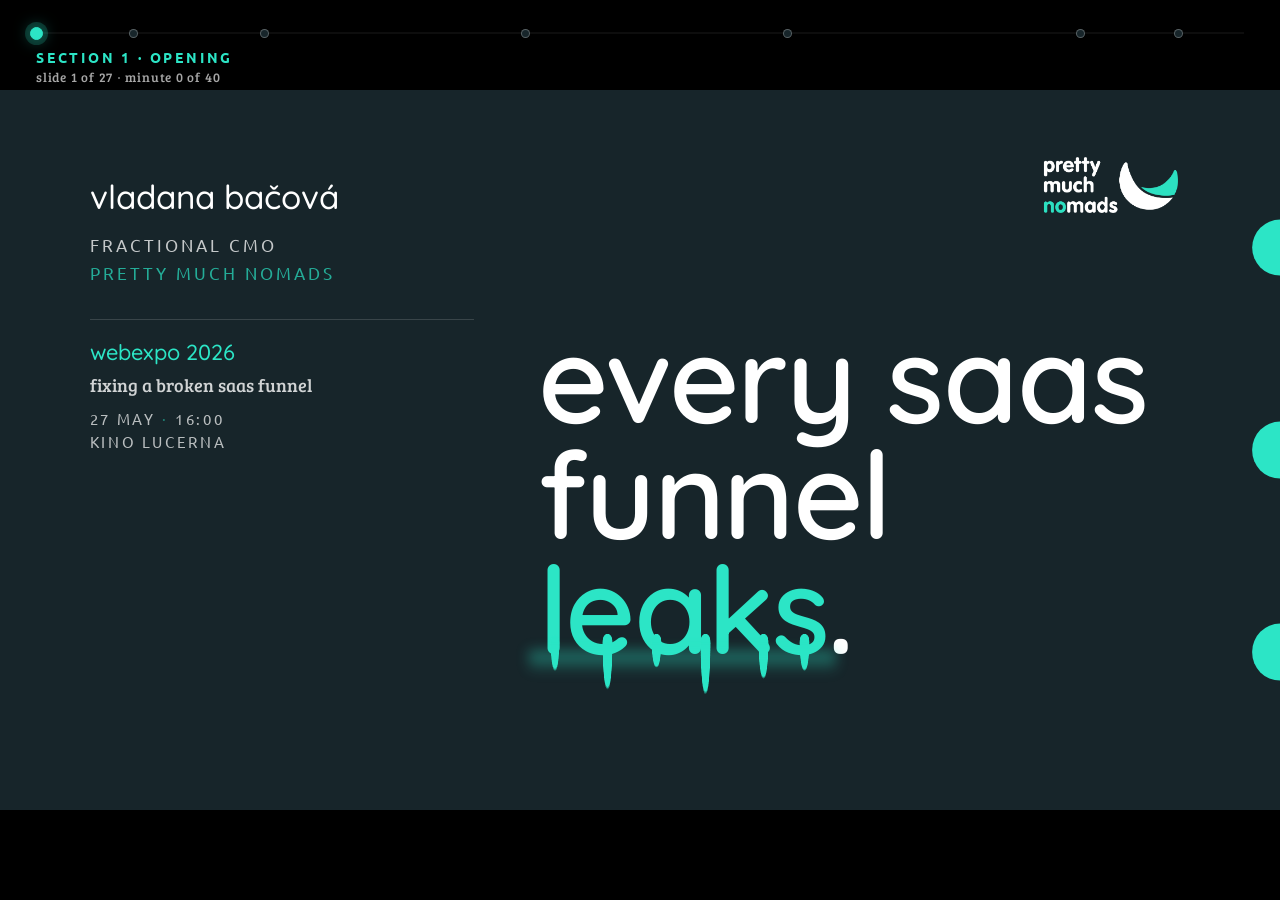
==== index.html @ 213e139f "Update QR + URL to 2026-webexpo-pmn.vercel.app The materials landing page is live at the new Vercel " ====
<!DOCTYPE html>
<html lang="en">
<head>
  <meta charset="UTF-8">
  <meta name="viewport" content="width=device-width, initial-scale=1.0">
  <title>Fixing a Broken SaaS Funnel — WebExpo 2026</title>
  <meta name="description" content="Vladana Bačová · WebExpo 2026 · 27 May, Kino Lucerna">

  <link rel="preconnect" href="https://fonts.googleapis.com">
  <link rel="preconnect" href="https://fonts.gstatic.com" crossorigin>
  <link href="https://fonts.googleapis.com/css2?family=Quicksand:wght@400;500;600;700&family=Ubuntu:wght@400;500;700&family=Bree+Serif&display=swap" rel="stylesheet">

  <link rel="stylesheet" href="styles.css">
</head>
<body>

  <!-- SVG goo filter for liquid drips on title slide -->
  <svg width="0" height="0" style="position: absolute;">
    <defs>
      <filter id="goo">
        <feGaussianBlur in="SourceGraphic" stdDeviation="5" result="blur"/>
        <feColorMatrix in="blur" mode="matrix"
                       values="1 0 0 0 0
                               0 1 0 0 0
                               0 0 1 0 0
                               0 0 0 24 -10" result="goo"/>
        <feComposite in="SourceGraphic" in2="goo" operator="atop"/>
      </filter>
    </defs>
  </svg>

  <!-- Progress bar with section dots -->
  <header class="progress" aria-label="Talk progress">
    <div class="progress__rail">
      <div class="progress__line"></div>
      <div class="progress__fill"></div>
      <div class="progress__sections">
        <button class="section" style="--at: 0%"     data-jump="1"  data-section="1" data-section-name="opening"            aria-label="Section 1 — opening"><span class="section__dot"></span></button>
        <button class="section" style="--at: 8.1%"   data-jump="5"  data-section="2" data-section-name="framework"          aria-label="Section 2 — framework"><span class="section__dot"></span></button>
        <button class="section" style="--at: 18.9%"  data-jump="8"  data-section="3" data-section-name="case 1 · acquisition" aria-label="Section 3 — case 1"><span class="section__dot"></span></button>
        <button class="section" style="--at: 40.5%"  data-jump="13" data-section="4" data-section-name="case 2 · conversion"  aria-label="Section 4 — case 2"><span class="section__dot"></span></button>
        <button class="section" style="--at: 62.2%"  data-jump="18" data-section="5" data-section-name="case 3 · retention"   aria-label="Section 5 — case 3"><span class="section__dot"></span></button>
        <button class="section" style="--at: 86.5%"  data-jump="23" data-section="6" data-section-name="takeaway"            aria-label="Section 6 — takeaway"><span class="section__dot"></span></button>
        <button class="section" style="--at: 94.6%"  data-jump="25" data-section="7" data-section-name="cta"                 aria-label="Section 7 — cta"><span class="section__dot"></span></button>
      </div>
    </div>
    <div class="progress__label">
      <div class="progress__label-inner">
        <span class="progress__label-name"></span>
        <span class="progress__label-meta"></span>
      </div>
    </div>
  </header>

  <div class="stage">
    <div class="deck">

      <!-- ──────────────────────────────────────────────────────
           SLIDE 1 · TITLE — every saas funnel leaks.
           Section 1 · Opening · Minute 0
           ────────────────────────────────────────────────────── -->
      <section class="slide is-active" data-slide="1" data-section="1" data-section-name="opening" data-minute="0" aria-label="Title slide">
        <div class="title-slide">

          <div class="title-slide__speaker">
            <div class="title-slide__name">vladana bačová</div>
            <div class="title-slide__role">
              <span class="line">fractional cmo</span>
              <span class="line line--firm">pretty much nomads</span>
            </div>
            <div class="title-slide__event">
              <div class="title-slide__event-title">webexpo 2026</div>
              <div class="title-slide__event-talk">fixing a broken saas funnel</div>
              <div class="title-slide__event-meta">
                <span class="line">27 may<span class="sep">·</span>16:00</span>
                <span class="line">kino lucerna</span>
              </div>
            </div>
          </div>

          <img class="title-slide__logo" src="assets/png/PMN_v2.png" alt="Pretty Much Nomads">

          <h1 class="title-slide__hook">
            <span class="line line--1">every saas funnel</span>
            <span class="line line--2">
              <span class="title-slide__leaks">leaks<span class="title-slide__liquid" aria-hidden="true">
                <span class="title-slide__stream" style="--x:  6%; --h: 4cqw"></span>
                <span class="title-slide__stream" style="--x: 24%; --h: 5.5cqw"></span>
                <span class="title-slide__stream" style="--x: 41%; --h: 3.5cqw"></span>
                <span class="title-slide__stream" style="--x: 58%; --h: 6cqw"></span>
                <span class="title-slide__stream" style="--x: 78%; --h: 4.5cqw"></span>
                <span class="title-slide__stream" style="--x: 92%; --h: 3.8cqw"></span>

                <span class="title-slide__drop" style="--x:  6%; --from: 4cqw;   --dur: 2.6s; --d: 0.0s"></span>
                <span class="title-slide__drop" style="--x:  6%; --from: 4cqw;   --dur: 2.6s; --d: 1.3s"></span>
                <span class="title-slide__drop" style="--x: 24%; --from: 5.5cqw; --dur: 3.2s; --d: 0.5s"></span>
                <span class="title-slide__drop" style="--x: 24%; --from: 5.5cqw; --dur: 3.2s; --d: 2.1s"></span>
                <span class="title-slide__drop" style="--x: 41%; --from: 3.5cqw; --dur: 2.4s; --d: 0.9s"></span>
                <span class="title-slide__drop" style="--x: 58%; --from: 6cqw;   --dur: 3.6s; --d: 0.2s"></span>
                <span class="title-slide__drop" style="--x: 58%; --from: 6cqw;   --dur: 3.6s; --d: 2.0s"></span>
                <span class="title-slide__drop" style="--x: 78%; --from: 4.5cqw; --dur: 2.8s; --d: 1.5s"></span>
                <span class="title-slide__drop" style="--x: 92%; --from: 3.8cqw; --dur: 3.0s; --d: 0.7s"></span>
              </span></span>.
            </span>
          </h1>

          <div class="half-dots" aria-hidden="true">
            <span class="dot dot--1"></span>
            <span class="dot dot--2"></span>
            <span class="dot dot--3"></span>
          </div>

        </div>
      </section>

      <!-- ──────────────────────────────────────────────────────
           SLIDE 2 · ABOUT — credibility
           Section 1 · Opening · Minute 0.5
           ────────────────────────────────────────────────────── -->
      <section class="slide" data-slide="2" data-section="1" data-section-name="opening" data-minute="0.5" aria-label="About — credibility">
        <div class="about-slide">

          <div class="section-label">why listen to me</div>

          <div class="about-slide__body">

            <div class="about-slide__photo">
              <img class="about-slide__photo-img" src="assets/Vladana Bačová foto/Bacova_Vladana-3.jpg" alt="Vladana Bačová">
              <svg class="about-slide__photo-ring" viewBox="0 0 100 100">
                <circle cx="50" cy="50" r="50"/>
              </svg>
              <span class="about-slide__deco-dot about-slide__deco-dot--1"></span>
              <span class="about-slide__deco-dot about-slide__deco-dot--2"></span>
              <span class="about-slide__deco-dot about-slide__deco-dot--3"></span>
            </div>

            <div class="about-slide__content">
              <h1 class="about-slide__hello">hi, i'm <span class="accent">vladana</span>.</h1>

              <ol class="about-slide__list">
                <li>
                  <span class="num">01</span>
                  <span class="text">
                    <span class="line">fractional cmo for b2b saas</span>
                  </span>
                </li>
                <li>
                  <span class="num">02</span>
                  <span class="text">
                    <span class="line">the first certified ux writer in the czech republic</span>
                  </span>
                </li>
                <li>
                  <span class="num">03</span>
                  <span class="text">
                    <span class="line">founder of contesaur — my own saas</span>
                  </span>
                </li>
                <li>
                  <span class="num">04</span>
                  <span class="text">
                    <span class="line">12+ years in b2b marketing</span>
                  </span>
                </li>
              </ol>
            </div>

          </div>

          <div class="brand-bar">
            <div class="brand-bar__inner">
              <img class="brand-bar__logo" src="assets/png/PMN_v2.png" alt="Pretty Much Nomads">
              <span class="brand-bar__handle">vladana bačová</span>
            </div>
            <span class="brand-bar__pager">2 / 27</span>
          </div>

          <div class="half-dots" aria-hidden="true">
            <span class="dot dot--1"></span>
            <span class="dot dot--2"></span>
            <span class="dot dot--3"></span>
          </div>

        </div>
      </section>

      <!-- ──────────────────────────────────────────────────────
           SLIDE 3 · AUDIENCE FILTER — disqualifier
           Section 1 · Opening · Minute 1.5
           ────────────────────────────────────────────────────── -->
      <section class="slide" data-slide="3" data-section="1" data-section-name="opening" data-minute="1.5" aria-label="Audience filter">
        <div class="compare-slide">

          <div class="compare-slide__header">
            <div class="compare-slide__title">is this <span class="accent">for you?</span></div>
            <div class="compare-slide__pill">section 1 · disqualifier</div>
          </div>

          <div class="compare-slide__body">
            <div class="compare-slide__col compare-slide__col--left">
              <div class="compare-slide__heading">
                not for you<span class="badge">skip</span>
              </div>
              <ul class="compare-slide__list">
                <li><span class="marker">✕</span><span>you run paid ads and obsess over cpc</span></li>
                <li><span class="marker">✕</span><span>you're pre-revenue with no funnel data</span></li>
                <li><span class="marker">✕</span><span>you're b2c, d2c, or e-commerce</span></li>
              </ul>
            </div>
            <div class="compare-slide__divider"></div>
            <div class="compare-slide__col compare-slide__col--right">
              <div class="compare-slide__heading">
                for you<span class="badge">stay</span>
              </div>
              <ul class="compare-slide__list">
                <li><span class="marker">✓</span><span>you sell b2b saas to other businesses</span></li>
                <li><span class="marker">✓</span><span>leads aren't becoming paying users</span></li>
                <li><span class="marker">✓</span><span>you have data and need to read it right</span></li>
              </ul>
            </div>
          </div>

          <div class="brand-bar">
            <div class="brand-bar__inner">
              <img class="brand-bar__logo" src="assets/png/PMN_v2.png" alt="Pretty Much Nomads">
              <span class="brand-bar__handle">vladana bačová</span>
            </div>
            <span class="brand-bar__pager">3 / 27</span>
          </div>

          <div class="half-dots" aria-hidden="true">
            <span class="dot dot--1"></span>
            <span class="dot dot--2"></span>
            <span class="dot dot--3"></span>
          </div>

        </div>
      </section>

      <!-- ──────────────────────────────────────────────────────
           SLIDE 4 · TAKEAWAYS PROMISE
           Section 1 · Opening · Minute 2.5
           ────────────────────────────────────────────────────── -->
      <section class="slide" data-slide="4" data-section="1" data-section-name="opening" data-minute="2.5" aria-label="3 takeaways promise">
        <div class="takeaways-slide">

          <div class="takeaways-slide__intro">
            <div class="section-label">what you'll take away</div>
            <h1 class="takeaways-slide__headline">
              <span class="line line--1">by the end</span>
              <span class="line line--2">of this talk,</span>
              <span class="line line--3">you'll <span class="accent">have</span>:</span>
            </h1>
          </div>

          <ol class="takeaways-slide__list">
            <li>
              <span class="num">01</span>
              <div class="body">
                <span class="title">a method</span>
                <span class="desc">
                  <span class="line">to read your funnel in five minutes.</span>
                </span>
              </div>
            </li>
            <li>
              <span class="num">02</span>
              <div class="body">
                <span class="title">pattern recognition</span>
                <span class="desc">
                  <span class="line">the three types of leaks every saas funnel has.</span>
                </span>
              </div>
            </li>
            <li>
              <span class="num">03</span>
              <div class="body">
                <span class="title">your first move</span>
                <span class="desc">
                  <span class="line">the exact thing to test tomorrow morning.</span>
                </span>
              </div>
            </li>
          </ol>

          <div class="brand-bar">
            <div class="brand-bar__inner">
              <img class="brand-bar__logo" src="assets/png/PMN_v2.png" alt="Pretty Much Nomads">
              <span class="brand-bar__handle">vladana bačová</span>
            </div>
            <span class="brand-bar__pager">4 / 27</span>
          </div>

          <div class="half-dots" aria-hidden="true">
            <span class="dot dot--1"></span>
            <span class="dot dot--2"></span>
            <span class="dot dot--3"></span>
          </div>

        </div>
      </section>

      <!-- ──────────────────────────────────────────────────────
           SLIDE 5 · DIVIDER — the tool (no funnel)
           Section 2 · Framework · Minute 3
           ────────────────────────────────────────────────────── -->
      <section class="slide" data-slide="5" data-section="2" data-section-name="framework" data-minute="3" aria-label="Section divider — the tool">
        <div class="divider-slide">

          <div class="divider-slide__content">
            <div class="section-label">section 2</div>
            <h1 class="divider-slide__title">the tool<span class="period">.</span></h1>
            <div class="divider-slide__rule"></div>
            <div class="divider-slide__sub">marketing control sheet</div>
          </div>

          <div class="brand-bar">
            <div class="brand-bar__inner">
              <img class="brand-bar__logo" src="assets/png/PMN_v2.png" alt="Pretty Much Nomads">
              <span class="brand-bar__handle">vladana bačová</span>
            </div>
            <span class="brand-bar__pager">5 / 27</span>
          </div>

          <div class="half-dots" aria-hidden="true">
            <span class="dot dot--1"></span>
            <span class="dot dot--2"></span>
            <span class="dot dot--3"></span>
          </div>

        </div>
      </section>

      <!-- ──────────────────────────────────────────────────────
           SLIDE 6 · QR — MCS template
           Section 2 · Framework · Minute 3.25
           ────────────────────────────────────────────────────── -->
      <section class="slide" data-slide="6" data-section="2" data-section-name="framework" data-minute="3.5" aria-label="QR — MCS template">
        <div class="qr-slide">

          <div class="qr-slide__content">
            <div class="section-label">section 2 · the tool</div>
            <h1 class="qr-slide__headline">
              <span class="line line--1">the marketing</span>
              <span class="line line--2">control</span>
              <span class="line line--3"><span class="accent">sheet</span>.</span>
            </h1>
            <p class="qr-slide__sub">
              <span class="line">free template.</span>
              <span class="line">yours after the talk.</span>
            </p>
            <p class="qr-slide__instruction">
              <span class="line">scan it now.</span>
              <span class="line">don't fill it in yet — <span class="accent">distracting</span>.</span>
            </p>
          </div>

          <div class="qr-slide__qr">
            <div class="qr-slide__image">
              <img alt="QR — 2026-webexpo-pmn.vercel.app"
                   src="https://api.qrserver.com/v1/create-qr-code/?size=400x400&color=17252A&bgcolor=FFFFFF&qzone=2&data=https%3A%2F%2F2026-webexpo-pmn.vercel.app">
            </div>
            <div class="qr-slide__url">2026-webexpo-pmn.vercel.app</div>
          </div>

          <div class="brand-bar">
            <div class="brand-bar__inner">
              <img class="brand-bar__logo" src="assets/png/PMN_v2.png" alt="Pretty Much Nomads">
              <span class="brand-bar__handle">vladana bačová</span>
            </div>
            <span class="brand-bar__pager">6 / 27</span>
          </div>

          <div class="half-dots" aria-hidden="true">
            <span class="dot dot--1"></span>
            <span class="dot dot--2"></span>
            <span class="dot dot--3"></span>
          </div>

        </div>
      </section>

      <!-- ──────────────────────────────────────────────────────
           SLIDE 7 · MCS framework — empty table with definitions
           Section 2 · Framework · Minute 4.5
           ────────────────────────────────────────────────────── -->
      <section class="slide" data-slide="7" data-section="2" data-section-name="framework" data-minute="4" aria-label="MCS framework — metric definitions">
        <div class="mcs-slide">

          <div class="mcs-slide__header">
            <div class="mcs-slide__title">marketing control <span class="accent">sheet</span></div>
            <div class="mcs-slide__case">section 2 · framework</div>
          </div>

          <div class="mcs-slide__table-wrap">
            <table class="mcs-table mcs-table--definitions" aria-label="Marketing Control Sheet — metric definitions">
              <thead>
                <tr>
                  <th>metric</th>
                  <th>what it means</th>
                </tr>
              </thead>
              <tbody>
                <tr>
                  <td class="metric">awareness</td>
                  <td class="definition">who sees your business</td>
                </tr>
                <tr>
                  <td class="metric">leads</td>
                  <td class="definition">first conversion action — signup, form, download</td>
                </tr>
                <tr>
                  <td class="metric">qualified</td>
                  <td class="definition">moved into a sales conversation — demo, trial, meeting</td>
                </tr>
                <tr>
                  <td class="metric">paid</td>
                  <td class="definition">they paid you</td>
                </tr>
                <tr>
                  <td class="metric">retained</td>
                  <td class="definition">still paying you a year later</td>
                </tr>
              </tbody>
            </table>
          </div>

          <div class="brand-bar">
            <div class="brand-bar__inner">
              <img class="brand-bar__logo" src="assets/png/PMN_v2.png" alt="Pretty Much Nomads">
              <span class="brand-bar__handle">vladana bačová</span>
            </div>
            <span class="brand-bar__pager">7 / 27</span>
          </div>

          <div class="half-dots" aria-hidden="true">
            <span class="dot dot--1"></span>
            <span class="dot dot--2"></span>
            <span class="dot dot--3"></span>
          </div>

        </div>
      </section>

      <!-- ──────────────────────────────────────────────────────
           SLIDE 8 · GAP INFOGRAPHIC — Reality vs. Plan
           Section 2 · Framework · Minute 6.25
           ────────────────────────────────────────────────────── -->
      <section class="slide" data-slide="8" data-section="2" data-section-name="framework" data-minute="5.5" aria-label="Reality vs. plan — the gap is the leak">
        <div class="gap-slide">

          <div class="section-label">section 2 · core insight</div>

          <h1 class="gap-slide__headline">
            the <span class="accent">leak</span> is the gap between them.
          </h1>

          <div class="gap-viz">
            <div class="gap-col gap-col--reality">
              <span class="gap-col__label">reality</span>
              <span class="gap-col__sub">what actually happens</span>
              <div class="gap-col__bar"></div>
              <span class="gap-col__value">1.3 %</span>
            </div>
            <div class="gap-col gap-col--plan">
              <span class="gap-col__label">plan</span>
              <span class="gap-col__sub">what should happen</span>
              <div class="gap-col__bar"></div>
              <span class="gap-col__value">3 – 4 %</span>
            </div>

            <div class="gap-arrow" aria-hidden="true">
              <span class="gap-arrow__symbol">↕</span>
              <span class="gap-arrow__label">the gap</span>
            </div>
          </div>

          <div class="brand-bar">
            <div class="brand-bar__inner">
              <img class="brand-bar__logo" src="assets/png/PMN_v2.png" alt="Pretty Much Nomads">
              <span class="brand-bar__handle">vladana bačová</span>
            </div>
            <span class="brand-bar__pager">8 / 27</span>
          </div>

          <div class="half-dots" aria-hidden="true">
            <span class="dot dot--1"></span>
            <span class="dot dot--2"></span>
            <span class="dot dot--3"></span>
          </div>

        </div>
      </section>

      <!-- ──────────────────────────────────────────────────────
           SLIDE 9 · DIVIDER — case 1 · acquisition (top of funnel)
           Section 3 · Case 1 · Minute 7
           ────────────────────────────────────────────────────── -->
      <section class="slide" data-slide="9" data-section="3" data-section-name="case 1 · acquisition" data-minute="7" aria-label="Section divider — case 1 acquisition">
        <div class="divider-slide has-visual">

          <div class="divider-slide__content">
            <div class="section-label">section 3 · case 01</div>
            <h1 class="divider-slide__title">acquisition<span class="period">.</span></h1>
            <div class="divider-slide__rule"></div>
            <div class="divider-slide__sub">top of funnel</div>
          </div>

          <div class="divider-slide__visual">
            <svg class="funnel-svg" viewBox="0 0 200 260" preserveAspectRatio="xMidYMid meet">
              <path class="band is-active" d="M 0 0 L 200 0 L 175 80 L 25 80 Z"/>
              <path class="band"           d="M 25 80 L 175 80 L 140 170 L 60 170 Z"/>
              <path class="band"           d="M 60 170 L 140 170 L 125 260 L 75 260 Z"/>
              <text class="band-label is-active" x="100" y="46"  text-anchor="middle">top</text>
              <text class="band-label"            x="100" y="130" text-anchor="middle">middle</text>
              <text class="band-label"            x="100" y="218" text-anchor="middle">bottom</text>
            </svg>

            <div class="divider-slide__drips" aria-hidden="true">
              <span class="drip" style="--x: 30%; --from: 28%; --dur: 2.6s; --d: 0.0s"></span>
              <span class="drip" style="--x: 50%; --from: 28%; --dur: 3.2s; --d: 0.7s"></span>
              <span class="drip" style="--x: 70%; --from: 28%; --dur: 2.4s; --d: 1.4s"></span>
              <span class="drip" style="--x: 40%; --from: 28%; --dur: 2.8s; --d: 2.0s"></span>
              <span class="drip" style="--x: 60%; --from: 28%; --dur: 3.0s; --d: 0.4s"></span>
            </div>
          </div>

          <div class="brand-bar">
            <div class="brand-bar__inner">
              <img class="brand-bar__logo" src="assets/png/PMN_v2.png" alt="Pretty Much Nomads">
              <span class="brand-bar__handle">vladana bačová</span>
            </div>
            <span class="brand-bar__pager">9 / 27</span>
          </div>

          <div class="half-dots" aria-hidden="true">
            <span class="dot dot--1"></span>
            <span class="dot dot--2"></span>
            <span class="dot dot--3"></span>
          </div>

        </div>
      </section>

      <!-- ──────────────────────────────────────────────────────
           SLIDE 10 · PROFILE — case 1 client
           Section 3 · Case 1 · Minute 7
           ────────────────────────────────────────────────────── -->
      <section class="slide" data-slide="10" data-section="3" data-section-name="case 1 · acquisition" data-minute="7" aria-label="Profile case 1">
        <div class="profile-slide">

          <div class="section-label">section 3 · case 01</div>

          <div class="profile-slide__title-block">
            <h1 class="profile-slide__title">
              the <span class="accent">first</span> funnel.
            </h1>
            <div class="profile-slide__sub">
              anonymized profile<span class="accent"> · </span>real numbers.
            </div>
          </div>

          <dl class="profile-slide__facts">
            <div class="profile-fact">
              <dt class="profile-fact__label">industry</dt>
              <dd class="profile-fact__value">
                <span class="line">b2b saas — data protection software</span>
              </dd>
            </div>
            <div class="profile-fact">
              <dt class="profile-fact__label">use cases</dt>
              <dd class="profile-fact__value">
                <span class="line">compliance, data breach discovery, audits</span>
              </dd>
            </div>
            <div class="profile-fact">
              <dt class="profile-fact__label">market</dt>
              <dd class="profile-fact__value">
                <span class="line">north america and canada</span>
              </dd>
            </div>
            <div class="profile-fact">
              <dt class="profile-fact__label">team</dt>
              <dd class="profile-fact__value">
                <span class="line">small, central europe-based</span>
              </dd>
            </div>
            <div class="profile-fact">
              <dt class="profile-fact__label">before</dt>
              <dd class="profile-fact__value">
                <span class="line">no marketing function</span>
                <span class="line">founder running product and sales</span>
              </dd>
            </div>
          </dl>

          <div class="brand-bar">
            <div class="brand-bar__inner">
              <img class="brand-bar__logo" src="assets/png/PMN_v2.png" alt="Pretty Much Nomads">
              <span class="brand-bar__handle">vladana bačová</span>
            </div>
            <span class="brand-bar__pager">10 / 27</span>
          </div>

          <div class="half-dots" aria-hidden="true">
            <span class="dot dot--1"></span>
            <span class="dot dot--2"></span>
            <span class="dot dot--3"></span>
          </div>

        </div>
      </section>

      <!-- ──────────────────────────────────────────────────────
           SLIDE 11 · MCS REALITY — case 1
           Section 3 · Case 1 · Minute 8
           ────────────────────────────────────────────────────── -->
      <section class="slide" data-slide="11" data-section="3" data-section-name="case 1 · acquisition" data-minute="8" aria-label="MCS Reality case 1">
        <div class="mcs-slide">

          <div class="mcs-slide__header">
            <div class="mcs-slide__title">marketing control <span class="accent">sheet</span></div>
            <div class="mcs-slide__case">case 1 · acquisition</div>
          </div>

          <div class="mcs-slide__table-wrap">
            <table class="mcs-table" aria-label="Marketing Control Sheet — Case 1 Reality">
              <thead>
                <tr>
                  <th>metric</th>
                  <th>reality</th>
                  <th>benchmark</th>
                  <th>status</th>
                </tr>
              </thead>
              <tbody>
                <tr>
                  <td class="metric">awareness</td>
                  <td class="reality">13,016</td>
                  <td class="benchmark">—</td>
                  <td class="status">—</td>
                </tr>
                <tr class="row--leak">
                  <td class="metric">leads</td>
                  <td class="reality">112 <span class="pct">1.30 %</span></td>
                  <td class="benchmark">1.5 – 4 %</td>
                  <td class="status"><span class="fail">✗</span></td>
                </tr>
                <tr>
                  <td class="metric">qualified</td>
                  <td class="reality">110 <span class="pct">98 %</span></td>
                  <td class="benchmark">10 – 30 %</td>
                  <td class="status"><span class="ok">✓</span></td>
                </tr>
                <tr>
                  <td class="metric">paid</td>
                  <td class="reality">76 <span class="pct">69 %</span></td>
                  <td class="benchmark">15 – 30 %</td>
                  <td class="status"><span class="ok">✓</span></td>
                </tr>
                <tr>
                  <td class="metric">retained</td>
                  <td class="reality">26 <span class="pct">34 %</span></td>
                  <td class="benchmark">30 – 60 %</td>
                  <td class="status"><span class="warn">⚠</span></td>
                </tr>
              </tbody>
            </table>

            <div class="mcs-leak-frame"></div>
            <div class="mcs-leak-label">leak</div>
          </div>

          <div class="brand-bar">
            <div class="brand-bar__inner">
              <img class="brand-bar__logo" src="assets/png/PMN_v2.png" alt="Pretty Much Nomads">
              <span class="brand-bar__handle">vladana bačová</span>
            </div>
            <span class="brand-bar__pager">11 / 27</span>
          </div>

          <div class="half-dots" aria-hidden="true">
            <span class="dot dot--1"></span>
            <span class="dot dot--2"></span>
            <span class="dot dot--3"></span>
          </div>

        </div>
      </section>

      <!-- ──────────────────────────────────────────────────────
           SLIDE 12 · LIFT — 1 → 9 (case 1 outcome)
           Section 3 · Case 1 · Minute 13.5
           ────────────────────────────────────────────────────── -->
      <section class="slide" data-slide="12" data-section="3" data-section-name="case 1 · acquisition" data-minute="13.5" aria-label="Lift — case 1">
        <div class="lift-slide">

          <div class="section-label">case 1 · the lift</div>

          <div class="lift-numbers">
            <div class="lift-number lift-number--before">
              <span class="lift-number__value">1</span>
              <span class="lift-number__label">before</span>
            </div>
            <div class="lift-arrow">→</div>
            <div class="lift-number lift-number--after">
              <span class="lift-number__value">9</span>
              <span class="lift-number__label">after</span>
            </div>
          </div>

          <p class="lift-caption">
            leads per <span class="accent">month</span>.
          </p>

          <div class="lift-sub">
            <span class="line">nine times more leads.</span>
            <span class="line">less traffic. cleaner traffic.</span>
          </div>

          <div class="brand-bar">
            <div class="brand-bar__inner">
              <img class="brand-bar__logo" src="assets/png/PMN_v2.png" alt="Pretty Much Nomads">
              <span class="brand-bar__handle">vladana bačová</span>
            </div>
            <span class="brand-bar__pager">12 / 27</span>
          </div>

          <div class="half-dots" aria-hidden="true">
            <span class="dot dot--1"></span>
            <span class="dot dot--2"></span>
            <span class="dot dot--3"></span>
          </div>

        </div>
      </section>

      <!-- ──────────────────────────────────────────────────────
           SLIDE 13 · STATEMENT lesson — case 1
           Section 3 · Case 1 · Minute 14.5
           ────────────────────────────────────────────────────── -->
      <section class="slide" data-slide="13" data-section="3" data-section-name="case 1 · acquisition" data-minute="14.5" aria-label="Lesson — case 1">
        <div class="statement-slide">
          <div></div>
          <div class="statement-slide__body">
            <h1 class="statement-slide__headline">
              <span class="line line--1">send more visitors.</span>
              <span class="line line--2">or fix the conversion.</span>
              <span class="line line--3">one <span class="accent">compounds</span>.</span>
            </h1>
            <p class="statement-slide__subline">
              the other just costs more.
            </p>
          </div>

          <div class="brand-bar">
            <div class="brand-bar__inner">
              <img class="brand-bar__logo" src="assets/png/PMN_v2.png" alt="Pretty Much Nomads">
              <span class="brand-bar__handle">vladana bačová</span>
            </div>
            <span class="brand-bar__pager">13 / 27</span>
          </div>

          <div class="half-dots" aria-hidden="true">
            <span class="dot dot--1"></span>
            <span class="dot dot--2"></span>
            <span class="dot dot--3"></span>
          </div>
        </div>
      </section>

      <!-- ──────────────────────────────────────────────────────
           SLIDE 14 · DIVIDER — case 2 · conversion (middle of funnel)
           Section 4 · Case 2 · Minute 15
           ────────────────────────────────────────────────────── -->
      <section class="slide" data-slide="14" data-section="4" data-section-name="case 2 · conversion" data-minute="15" aria-label="Section divider — case 2 conversion">
        <div class="divider-slide has-visual">

          <div class="divider-slide__content">
            <div class="section-label">section 4 · case 02</div>
            <h1 class="divider-slide__title">conversion<span class="period">.</span></h1>
            <div class="divider-slide__rule"></div>
            <div class="divider-slide__sub">middle of funnel</div>
          </div>

          <div class="divider-slide__visual">
            <svg class="funnel-svg" viewBox="0 0 200 260" preserveAspectRatio="xMidYMid meet">
              <path class="band"           d="M 0 0 L 200 0 L 175 80 L 25 80 Z"/>
              <path class="band is-active" d="M 25 80 L 175 80 L 140 170 L 60 170 Z"/>
              <path class="band"           d="M 60 170 L 140 170 L 125 260 L 75 260 Z"/>
              <text class="band-label"            x="100" y="46"  text-anchor="middle">top</text>
              <text class="band-label is-active"  x="100" y="130" text-anchor="middle">middle</text>
              <text class="band-label"            x="100" y="218" text-anchor="middle">bottom</text>
            </svg>

            <div class="divider-slide__drips" aria-hidden="true">
              <span class="drip" style="--x: 30%; --from: 65%; --dur: 2.6s; --d: 0.0s"></span>
              <span class="drip" style="--x: 50%; --from: 65%; --dur: 3.2s; --d: 0.7s"></span>
              <span class="drip" style="--x: 70%; --from: 65%; --dur: 2.4s; --d: 1.4s"></span>
              <span class="drip" style="--x: 40%; --from: 65%; --dur: 2.8s; --d: 2.0s"></span>
              <span class="drip" style="--x: 60%; --from: 65%; --dur: 3.0s; --d: 0.4s"></span>
            </div>
          </div>

          <div class="brand-bar">
            <div class="brand-bar__inner">
              <img class="brand-bar__logo" src="assets/png/PMN_v2.png" alt="Pretty Much Nomads">
              <span class="brand-bar__handle">vladana bačová</span>
            </div>
            <span class="brand-bar__pager">14 / 27</span>
          </div>

          <div class="half-dots" aria-hidden="true">
            <span class="dot dot--1"></span>
            <span class="dot dot--2"></span>
            <span class="dot dot--3"></span>
          </div>

        </div>
      </section>

      <!-- ──────────────────────────────────────────────────────
           SLIDE 15 · PROFILE — case 2 client
           Section 4 · Case 2 · Minute 15
           ────────────────────────────────────────────────────── -->
      <section class="slide" data-slide="15" data-section="4" data-section-name="case 2 · conversion" data-minute="15" aria-label="Profile case 2">
        <div class="profile-slide">

          <div class="section-label">section 4 · case 02</div>

          <div class="profile-slide__title-block">
            <h1 class="profile-slide__title">
              the <span class="accent">second</span> funnel.
            </h1>
            <div class="profile-slide__sub">
              anonymized profile<span class="accent"> · </span>real numbers.
            </div>
          </div>

          <dl class="profile-slide__facts">
            <div class="profile-fact">
              <dt class="profile-fact__label">industry</dt>
              <dd class="profile-fact__value">
                <span class="line">b2b saas — visual feedback and bug reporting</span>
              </dd>
            </div>
            <div class="profile-fact">
              <dt class="profile-fact__label">use cases</dt>
              <dd class="profile-fact__value">
                <span class="line">dev teams collecting bug reports</span>
                <span class="line">agencies tracking client feedback</span>
              </dd>
            </div>
            <div class="profile-fact">
              <dt class="profile-fact__label">target</dt>
              <dd class="profile-fact__value">
                <span class="line">small dev teams, agencies, freelancers</span>
              </dd>
            </div>
            <div class="profile-fact">
              <dt class="profile-fact__label">model</dt>
              <dd class="profile-fact__value">
                <span class="line">hybrid — freemium + free trial</span>
              </dd>
            </div>
            <div class="profile-fact">
              <dt class="profile-fact__label">before</dt>
              <dd class="profile-fact__value">
                <span class="line">solo-founder operation</span>
                <span class="line">no marketing function</span>
              </dd>
            </div>
          </dl>

          <div class="brand-bar">
            <div class="brand-bar__inner">
              <img class="brand-bar__logo" src="assets/png/PMN_v2.png" alt="Pretty Much Nomads">
              <span class="brand-bar__handle">vladana bačová</span>
            </div>
            <span class="brand-bar__pager">15 / 27</span>
          </div>

          <div class="half-dots" aria-hidden="true">
            <span class="dot dot--1"></span>
            <span class="dot dot--2"></span>
            <span class="dot dot--3"></span>
          </div>

        </div>
      </section>

      <!-- ──────────────────────────────────────────────────────
           SLIDE 16 · MCS REALITY — case 2
           Section 4 · Case 2 · Minute 16
           ────────────────────────────────────────────────────── -->
      <section class="slide" data-slide="16" data-section="4" data-section-name="case 2 · conversion" data-minute="16" aria-label="MCS Reality case 2">
        <div class="mcs-slide">

          <div class="mcs-slide__header">
            <div class="mcs-slide__title">marketing control <span class="accent">sheet</span></div>
            <div class="mcs-slide__case">case 2 · conversion</div>
          </div>

          <div class="mcs-slide__table-wrap">
            <table class="mcs-table" aria-label="Marketing Control Sheet — Case 2 Reality">
              <thead>
                <tr>
                  <th>metric</th>
                  <th>reality</th>
                  <th>benchmark</th>
                  <th>status</th>
                </tr>
              </thead>
              <tbody>
                <tr>
                  <td class="metric">awareness</td>
                  <td class="reality">21,600</td>
                  <td class="benchmark">—</td>
                  <td class="status">—</td>
                </tr>
                <tr>
                  <td class="metric">leads</td>
                  <td class="reality">574 <span class="pct">2.66 %</span></td>
                  <td class="benchmark">trial 8 %</td>
                  <td class="status"><span class="warn">⚠</span></td>
                </tr>
                <tr>
                  <td class="metric">qualified</td>
                  <td class="reality">—</td>
                  <td class="benchmark">—</td>
                  <td class="status">not tracked</td>
                </tr>
                <tr class="row--leak">
                  <td class="metric">paid</td>
                  <td class="reality">47 <span class="pct">8.19 %</span></td>
                  <td class="benchmark">trial 18 – 25 %</td>
                  <td class="status"><span class="fail">✗</span></td>
                </tr>
                <tr>
                  <td class="metric">retained</td>
                  <td class="reality">39 <span class="pct">83 %</span></td>
                  <td class="benchmark">60 – 80 %</td>
                  <td class="status"><span class="ok">✓</span></td>
                </tr>
              </tbody>
            </table>

            <div class="mcs-leak-frame"></div>
            <div class="mcs-leak-label">leak</div>
          </div>

          <div class="brand-bar">
            <div class="brand-bar__inner">
              <img class="brand-bar__logo" src="assets/png/PMN_v2.png" alt="Pretty Much Nomads">
              <span class="brand-bar__handle">vladana bačová</span>
            </div>
            <span class="brand-bar__pager">16 / 27</span>
          </div>

          <div class="half-dots" aria-hidden="true">
            <span class="dot dot--1"></span>
            <span class="dot dot--2"></span>
            <span class="dot dot--3"></span>
          </div>

        </div>
      </section>

      <!-- ──────────────────────────────────────────────────────
           SLIDE 17 · LIFT — what we're fixing now (case 2)
           Section 4 · Case 2 · Minute 22
           ────────────────────────────────────────────────────── -->
      <section class="slide" data-slide="17" data-section="4" data-section-name="case 2 · conversion" data-minute="22" aria-label="Lift — case 2 in progress">
        <div class="takeaways-slide">

          <div class="takeaways-slide__intro">
            <div class="section-label">case 2 · in progress</div>
            <h1 class="takeaways-slide__headline">
              <span class="line line--1">we're</span>
              <span class="line line--2"><span class="accent">fixing</span></span>
              <span class="line line--3">it now.</span>
            </h1>
          </div>

          <ol class="takeaways-slide__list">
            <li>
              <span class="num">01</span>
              <div class="body">
                <span class="title">messaging</span>
                <span class="desc">
                  <span class="line">sharper, audience-specific.</span>
                </span>
              </div>
            </li>
            <li>
              <span class="num">02</span>
              <div class="body">
                <span class="title">onboarding</span>
                <span class="desc">
                  <span class="line">revised, with an activation metric.</span>
                </span>
              </div>
            </li>
            <li>
              <span class="num">03</span>
              <div class="body">
                <span class="title">segmentation</span>
                <span class="desc">
                  <span class="line">deeper a/b testing in flight.</span>
                </span>
              </div>
            </li>
          </ol>

          <div class="brand-bar">
            <div class="brand-bar__inner">
              <img class="brand-bar__logo" src="assets/png/PMN_v2.png" alt="Pretty Much Nomads">
              <span class="brand-bar__handle">vladana bačová</span>
            </div>
            <span class="brand-bar__pager">17 / 27</span>
          </div>

          <div class="half-dots" aria-hidden="true">
            <span class="dot dot--1"></span>
            <span class="dot dot--2"></span>
            <span class="dot dot--3"></span>
          </div>

        </div>
      </section>

      <!-- ──────────────────────────────────────────────────────
           SLIDE 18 · STATEMENT lesson — signups don't pay (case 2)
           Section 4 · Case 2 · Minute 22.5
           ────────────────────────────────────────────────────── -->
      <section class="slide" data-slide="18" data-section="4" data-section-name="case 2 · conversion" data-minute="22.5" aria-label="Lesson — case 2">
        <div class="statement-slide">
          <div></div>
          <div class="statement-slide__body">
            <h1 class="statement-slide__headline">
              <span class="line line--1">signups don't pay.</span>
              <span class="line line--2"><span class="accent">people</span> do.</span>
              <span class="line line--3">build the bridge.</span>
            </h1>
            <p class="statement-slide__subline">
              what happens after signup matters more than the signup itself.
            </p>
          </div>

          <div class="brand-bar">
            <div class="brand-bar__inner">
              <img class="brand-bar__logo" src="assets/png/PMN_v2.png" alt="Pretty Much Nomads">
              <span class="brand-bar__handle">vladana bačová</span>
            </div>
            <span class="brand-bar__pager">18 / 27</span>
          </div>

          <div class="half-dots" aria-hidden="true">
            <span class="dot dot--1"></span>
            <span class="dot dot--2"></span>
            <span class="dot dot--3"></span>
          </div>
        </div>
      </section>

      <!-- ──────────────────────────────────────────────────────
           SLIDE 19 · DIVIDER — case 3 · retention (bottom of funnel)
           Section 5 · Case 3 · Minute 23
           ────────────────────────────────────────────────────── -->
      <section class="slide" data-slide="19" data-section="5" data-section-name="case 3 · retention" data-minute="23" aria-label="Section divider — case 3 retention">
        <div class="divider-slide has-visual">

          <div class="divider-slide__content">
            <div class="section-label">section 5 · case 03</div>
            <h1 class="divider-slide__title">retention<span class="period">.</span></h1>
            <div class="divider-slide__rule"></div>
            <div class="divider-slide__sub">bottom of funnel</div>
          </div>

          <div class="divider-slide__visual">
            <svg class="funnel-svg" viewBox="0 0 200 260" preserveAspectRatio="xMidYMid meet">
              <path class="band"           d="M 0 0 L 200 0 L 175 80 L 25 80 Z"/>
              <path class="band"           d="M 25 80 L 175 80 L 140 170 L 60 170 Z"/>
              <path class="band is-active" d="M 60 170 L 140 170 L 125 260 L 75 260 Z"/>
              <text class="band-label"            x="100" y="46"  text-anchor="middle">top</text>
              <text class="band-label"            x="100" y="130" text-anchor="middle">middle</text>
              <text class="band-label is-active"  x="100" y="218" text-anchor="middle">bottom</text>
            </svg>

            <div class="divider-slide__drips" aria-hidden="true">
              <span class="drip" style="--x: 35%; --from: 95%; --dur: 2.6s; --d: 0.0s"></span>
              <span class="drip" style="--x: 50%; --from: 95%; --dur: 3.2s; --d: 0.7s"></span>
              <span class="drip" style="--x: 65%; --from: 95%; --dur: 2.4s; --d: 1.4s"></span>
              <span class="drip" style="--x: 42%; --from: 95%; --dur: 2.8s; --d: 2.0s"></span>
              <span class="drip" style="--x: 58%; --from: 95%; --dur: 3.0s; --d: 0.4s"></span>
            </div>
          </div>

          <div class="brand-bar">
            <div class="brand-bar__inner">
              <img class="brand-bar__logo" src="assets/png/PMN_v2.png" alt="Pretty Much Nomads">
              <span class="brand-bar__handle">vladana bačová</span>
            </div>
            <span class="brand-bar__pager">19 / 27</span>
          </div>

          <div class="half-dots" aria-hidden="true">
            <span class="dot dot--1"></span>
            <span class="dot dot--2"></span>
            <span class="dot dot--3"></span>
          </div>

        </div>
      </section>

      <!-- ──────────────────────────────────────────────────────
           SLIDE 20 · PROFILE — case 3 client (Contesaur anonymous)
           Section 5 · Case 3 · Minute 23
           ────────────────────────────────────────────────────── -->
      <section class="slide" data-slide="20" data-section="5" data-section-name="case 3 · retention" data-minute="23" aria-label="Profile case 3">
        <div class="profile-slide">

          <div class="section-label">section 5 · case 03</div>

          <div class="profile-slide__title-block">
            <h1 class="profile-slide__title">
              the <span class="accent">third</span> funnel.
            </h1>
            <div class="profile-slide__sub">
              anonymized profile<span class="accent"> · </span>real numbers.
            </div>
          </div>

          <dl class="profile-slide__facts">
            <div class="profile-fact">
              <dt class="profile-fact__label">industry</dt>
              <dd class="profile-fact__value">
                <span class="line">b2b saas — content marketing tool, early stage</span>
              </dd>
            </div>
            <div class="profile-fact">
              <dt class="profile-fact__label">use cases</dt>
              <dd class="profile-fact__value">
                <span class="line">content strategy, planning, approval workflow</span>
              </dd>
            </div>
            <div class="profile-fact">
              <dt class="profile-fact__label">team</dt>
              <dd class="profile-fact__value">
                <span class="line">small, no marketing function</span>
              </dd>
            </div>
            <div class="profile-fact">
              <dt class="profile-fact__label">before</dt>
              <dd class="profile-fact__value">
                <span class="line">no marketing activity</span>
                <span class="line">something quietly going wrong</span>
              </dd>
            </div>
          </dl>

          <div class="brand-bar">
            <div class="brand-bar__inner">
              <img class="brand-bar__logo" src="assets/png/PMN_v2.png" alt="Pretty Much Nomads">
              <span class="brand-bar__handle">vladana bačová</span>
            </div>
            <span class="brand-bar__pager">20 / 27</span>
          </div>

          <div class="half-dots" aria-hidden="true">
            <span class="dot dot--1"></span>
            <span class="dot dot--2"></span>
            <span class="dot dot--3"></span>
          </div>

        </div>
      </section>

      <!-- ──────────────────────────────────────────────────────
           SLIDE 21 · MCS REALITY — case 3
           Section 5 · Case 3 · Minute 24.5
           ────────────────────────────────────────────────────── -->
      <section class="slide" data-slide="21" data-section="5" data-section-name="case 3 · retention" data-minute="24.5" aria-label="MCS Reality case 3">
        <div class="mcs-slide">

          <div class="mcs-slide__header">
            <div class="mcs-slide__title">marketing control <span class="accent">sheet</span></div>
            <div class="mcs-slide__case">case 3 · retention</div>
          </div>

          <div class="mcs-slide__table-wrap">
            <table class="mcs-table" aria-label="Marketing Control Sheet — Case 3 Reality">
              <thead>
                <tr>
                  <th>metric</th>
                  <th>reality</th>
                  <th>benchmark</th>
                  <th>status</th>
                </tr>
              </thead>
              <tbody>
                <tr>
                  <td class="metric">awareness</td>
                  <td class="reality">~1,234</td>
                  <td class="benchmark">—</td>
                  <td class="status">—</td>
                </tr>
                <tr>
                  <td class="metric">leads</td>
                  <td class="reality">52 <span class="pct">4.2 %</span></td>
                  <td class="benchmark">2 – 5 %</td>
                  <td class="status"><span class="ok">✓</span></td>
                </tr>
                <tr>
                  <td class="metric">qualified</td>
                  <td class="reality">—</td>
                  <td class="benchmark">—</td>
                  <td class="status">not tracked</td>
                </tr>
                <tr>
                  <td class="metric">paid</td>
                  <td class="reality">3 new <span class="pct">~6 %</span></td>
                  <td class="benchmark">—</td>
                  <td class="status"><span class="ok">✓</span></td>
                </tr>
                <tr class="row--leak">
                  <td class="metric">retained</td>
                  <td class="reality">19 → 10 <span class="pct">52 %</span></td>
                  <td class="benchmark">85 – 95 %</td>
                  <td class="status"><span class="fail">✗</span></td>
                </tr>
              </tbody>
            </table>

            <div class="mcs-leak-frame"></div>
            <div class="mcs-leak-label">leak</div>
          </div>

          <div class="brand-bar">
            <div class="brand-bar__inner">
              <img class="brand-bar__logo" src="assets/png/PMN_v2.png" alt="Pretty Much Nomads">
              <span class="brand-bar__handle">vladana bačová</span>
            </div>
            <span class="brand-bar__pager">21 / 27</span>
          </div>

          <div class="half-dots" aria-hidden="true">
            <span class="dot dot--1"></span>
            <span class="dot dot--2"></span>
            <span class="dot dot--3"></span>
          </div>

        </div>
      </section>

      <!-- ──────────────────────────────────────────────────────
           SLIDE 22 · BLEED — retention drop graph (case 3)
           Section 5 · Case 3 · Minute 31
           ────────────────────────────────────────────────────── -->
      <section class="slide" data-slide="22" data-section="5" data-section-name="case 3 · retention" data-minute="31" aria-label="Bleed — case 3 retention drop">
        <div class="gap-slide gap-slide--retention">

          <div class="section-label">case 3 · the bleed</div>

          <h1 class="gap-slide__headline">
            the bottom is <span class="accent">bleeding</span>.
          </h1>

          <div class="gap-viz">
            <div class="gap-col gap-col--year1">
              <span class="gap-col__label">year 1</span>
              <span class="gap-col__sub">starting strong</span>
              <div class="gap-col__bar"></div>
              <span class="gap-col__value">100 %</span>
            </div>
            <div class="gap-col gap-col--year2">
              <span class="gap-col__label">year 2</span>
              <span class="gap-col__sub">retention only</span>
              <div class="gap-col__bar"></div>
              <span class="gap-col__value">52 %</span>
            </div>

            <div class="gap-arrow" aria-hidden="true">
              <span class="gap-arrow__symbol">↓</span>
              <span class="gap-arrow__label">arr · −47 %</span>
            </div>
          </div>

          <div class="brand-bar">
            <div class="brand-bar__inner">
              <img class="brand-bar__logo" src="assets/png/PMN_v2.png" alt="Pretty Much Nomads">
              <span class="brand-bar__handle">vladana bačová</span>
            </div>
            <span class="brand-bar__pager">22 / 27</span>
          </div>

          <div class="half-dots" aria-hidden="true">
            <span class="dot dot--1"></span>
            <span class="dot dot--2"></span>
            <span class="dot dot--3"></span>
          </div>

        </div>
      </section>

      <!-- ──────────────────────────────────────────────────────
           SLIDE 23 · STATEMENT lesson — fix the bottom first (case 3)
           Section 5 · Case 3 · Minute 31.5
           ────────────────────────────────────────────────────── -->
      <section class="slide" data-slide="23" data-section="5" data-section-name="case 3 · retention" data-minute="31.5" aria-label="Lesson — case 3">
        <div class="statement-slide">
          <div></div>
          <div class="statement-slide__body">
            <h1 class="statement-slide__headline">
              <span class="line line--1">fix the bottom</span>
              <span class="line line--2"><span class="accent">first</span>.</span>
              <span class="line line--3">everything above compounds.</span>
            </h1>
            <p class="statement-slide__subline">
              retention is the cheapest growth lever you have.
            </p>
          </div>

          <div class="brand-bar">
            <div class="brand-bar__inner">
              <img class="brand-bar__logo" src="assets/png/PMN_v2.png" alt="Pretty Much Nomads">
              <span class="brand-bar__handle">vladana bačová</span>
            </div>
            <span class="brand-bar__pager">23 / 27</span>
          </div>

          <div class="half-dots" aria-hidden="true">
            <span class="dot dot--1"></span>
            <span class="dot dot--2"></span>
            <span class="dot dot--3"></span>
          </div>
        </div>
      </section>

      <!-- ──────────────────────────────────────────────────────
           SLIDE 24 · MONDAY MORNING CHECKLIST
           Section 6 · Takeaway · Minute 32
           ────────────────────────────────────────────────────── -->
      <section class="slide" data-slide="24" data-section="6" data-section-name="takeaway" data-minute="32" aria-label="Monday morning checklist">
        <div class="checklist-slide">

          <div class="checklist-slide__intro">
            <div class="section-label">section 6 · takeaway</div>
            <h1 class="checklist-slide__headline">
              <span class="line line--1">the monday</span>
              <span class="line line--2">morning</span>
              <span class="line line--3"><span class="accent">checklist</span>.</span>
            </h1>
            <div class="checklist-slide__sub">
              <span class="line">five questions</span>
              <span class="line">to ask your team.</span>
            </div>
          </div>

          <ol class="checklist-slide__list">
            <li>
              <span class="num">01</span>
              <span class="question">do you know your <span class="accent">reality</span> numbers?</span>
            </li>
            <li>
              <span class="num">02</span>
              <span class="question">do you know your <span class="accent">plan</span> numbers?</span>
            </li>
            <li>
              <span class="num">03</span>
              <span class="question">where is the <span class="accent">biggest gap</span>?</span>
            </li>
            <li>
              <span class="num">04</span>
              <span class="question">what's your <span class="accent">hypothesis</span> for it?</span>
            </li>
            <li>
              <span class="num">05</span>
              <span class="question">what's the <span class="accent">first fix</span> you'll test?</span>
            </li>
          </ol>

          <div class="brand-bar">
            <div class="brand-bar__inner">
              <img class="brand-bar__logo" src="assets/png/PMN_v2.png" alt="Pretty Much Nomads">
              <span class="brand-bar__handle">vladana bačová</span>
            </div>
            <span class="brand-bar__pager">24 / 27</span>
          </div>

          <div class="half-dots" aria-hidden="true">
            <span class="dot dot--1"></span>
            <span class="dot dot--2"></span>
            <span class="dot dot--3"></span>
          </div>

        </div>
      </section>

      <!-- ──────────────────────────────────────────────────────
           SLIDE 25 · STATEMENT — core message
           Section 6 · Takeaway · Minute 33.5
           ────────────────────────────────────────────────────── -->
      <section class="slide" data-slide="25" data-section="6" data-section-name="takeaway" data-minute="33.5" aria-label="Core message — funnels need a fixer">
        <div class="statement-slide">
          <div></div>
          <div class="statement-slide__body">
            <h1 class="statement-slide__headline">
              <span class="line line--1">most saas funnels</span>
              <span class="line line--2">don't need a redesign.</span>
              <span class="line line--3">they need a <span class="accent">fixer</span>.</span>
            </h1>
            <p class="statement-slide__subline">
              the marketing control sheet tells you where to start.
            </p>
          </div>

          <div class="brand-bar">
            <div class="brand-bar__inner">
              <img class="brand-bar__logo" src="assets/png/PMN_v2.png" alt="Pretty Much Nomads">
              <span class="brand-bar__handle">vladana bačová</span>
            </div>
            <span class="brand-bar__pager">25 / 27</span>
          </div>

          <div class="half-dots" aria-hidden="true">
            <span class="dot dot--1"></span>
            <span class="dot dot--2"></span>
            <span class="dot dot--3"></span>
          </div>
        </div>
      </section>

      <!-- ──────────────────────────────────────────────────────
           SLIDE 26 · QR — Hot CTA LinkedIn
           Section 7 · CTA · Minute 35
           ────────────────────────────────────────────────────── -->
      <section class="slide" data-slide="26" data-section="7" data-section-name="cta" data-minute="35" aria-label="Hot CTA — LinkedIn 30-min teardown">
        <div class="qr-slide">

          <div class="qr-slide__content">
            <div class="section-label">section 7 · hot cta</div>
            <h1 class="qr-slide__headline">
              <span class="line line--1">5</span>
              <span class="line line--2"><span class="accent">slots</span>.</span>
            </h1>
            <p class="qr-slide__sub">
              <span class="line">30-minute funnel teardown.</span>
              <span class="line">free.</span>
            </p>
            <p class="qr-slide__instruction">
              <span class="line">dm me with a link to your funnel.</span>
              <span class="line">first five <span class="accent">get in</span>.</span>
            </p>
          </div>

          <div class="qr-slide__qr">
            <div class="qr-slide__image">
              <img alt="QR — linkedin.com/in/vladana-bacova"
                   src="https://api.qrserver.com/v1/create-qr-code/?size=400x400&color=17252A&bgcolor=FFFFFF&qzone=2&data=https%3A%2F%2Fwww.linkedin.com%2Fin%2Fvladana-bacova%2F">
            </div>
            <div class="qr-slide__url">linkedin.com/in/vladana-bacova</div>
          </div>

          <div class="brand-bar">
            <div class="brand-bar__inner">
              <img class="brand-bar__logo" src="assets/png/PMN_v2.png" alt="Pretty Much Nomads">
              <span class="brand-bar__handle">vladana bačová</span>
            </div>
            <span class="brand-bar__pager">26 / 27</span>
          </div>

          <div class="half-dots" aria-hidden="true">
            <span class="dot dot--1"></span>
            <span class="dot dot--2"></span>
            <span class="dot dot--3"></span>
          </div>

        </div>
      </section>

      <!-- ──────────────────────────────────────────────────────
           SLIDE 27 · CLOSE + WEB — thank you + template download
           Section 7 · CTA · Minute 37
           ────────────────────────────────────────────────────── -->
      <section class="slide" data-slide="27" data-section="7" data-section-name="cta" data-minute="37" aria-label="Close — thank you and template download">
        <div class="qr-slide">

          <div class="qr-slide__content">
            <div class="section-label">thank you for forty minutes</div>
            <h1 class="qr-slide__headline">
              <span class="line line--1">now go</span>
              <span class="line line--2"><span class="accent">fix</span></span>
              <span class="line line--3">your funnel.</span>
            </h1>
            <p class="qr-slide__sub">
              <span class="line">scan to grab the template.</span>
              <span class="line">case studies + everything you saw today.</span>
            </p>
          </div>

          <div class="qr-slide__qr">
            <div class="qr-slide__image">
              <img alt="QR — 2026-webexpo-pmn.vercel.app"
                   src="https://api.qrserver.com/v1/create-qr-code/?size=400x400&color=17252A&bgcolor=FFFFFF&qzone=2&data=https%3A%2F%2F2026-webexpo-pmn.vercel.app">
            </div>
            <div class="qr-slide__url">2026-webexpo-pmn.vercel.app</div>
          </div>

          <div class="brand-bar">
            <div class="brand-bar__inner">
              <img class="brand-bar__logo" src="assets/png/PMN_v2.png" alt="Pretty Much Nomads">
              <span class="brand-bar__handle">vladana bačová</span>
            </div>
            <span class="brand-bar__pager">27 / 27</span>
          </div>

          <div class="half-dots" aria-hidden="true">
            <span class="dot dot--1"></span>
            <span class="dot dot--2"></span>
            <span class="dot dot--3"></span>
          </div>

        </div>
      </section>

    </div>
  </div>

  <script src="script.js"></script>
</body>
</html>
---- styles.css ----
/* ════════════════════════════════════════════════════════════
   PMN brand tokens — Pretty Much Nomads
   ════════════════════════════════════════════════════════════ */

:root {
  --turquoise: #2CE5C6;
  --turquoise-tint: #E8FFFB;
  --dark-teal: #17252A;
  --white: #FFFFFF;
  --lavender: #9795FF;
  --orange: #E8813C;

  --font-display: 'Quicksand', 'VAG Rundschrift D', system-ui, sans-serif;
  --font-body: 'Ubuntu', system-ui, sans-serif;
  --font-accent: 'Bree Serif', Georgia, serif;

  --progress: 0%;
}

* { box-sizing: border-box; margin: 0; padding: 0; }

html, body {
  height: 100%;
  background: #000;
  overflow: hidden;
  font-family: var(--font-body);
  -webkit-font-smoothing: antialiased;
  -moz-osx-font-smoothing: grayscale;
}

/* ════════════════════════════════════════════════════════════
   Progress bar (top, dots-based)
   ════════════════════════════════════════════════════════════ */

.progress {
  position: fixed;
  top: 0;
  left: 0;
  right: 0;
  z-index: 100;
  padding: 26px 36px 14px;
  font-family: var(--font-body);
}

.progress__rail {
  position: relative;
  height: 14px;
  pointer-events: none;
}

.progress__line {
  position: absolute;
  top: 50%;
  left: 0;
  right: 0;
  height: 1px;
  background: rgba(255, 255, 255, 0.1);
  transform: translateY(-50%);
}

.progress__fill {
  position: absolute;
  top: 50%;
  left: 0;
  width: var(--progress);
  height: 1px;
  background: var(--turquoise);
  transform: translateY(-50%);
  box-shadow: 0 0 8px rgba(44, 229, 198, 0.5);
  transition: width 0.7s cubic-bezier(0.7, 0, 0.3, 1);
}

.progress__sections {
  position: absolute;
  inset: 0;
  pointer-events: none;
}

.section {
  position: absolute;
  left: var(--at);
  top: 50%;
  transform: translate(-50%, -50%);
  width: 22px;
  height: 22px;
  display: flex;
  align-items: center;
  justify-content: center;
  background: transparent;
  border: 0;
  padding: 0;
  cursor: pointer;
  pointer-events: auto;
}

.section__dot {
  width: 9px;
  height: 9px;
  border-radius: 50%;
  background: var(--dark-teal);
  border: 1px solid rgba(255, 255, 255, 0.28);
  transition: all 0.45s cubic-bezier(0.16, 1, 0.3, 1);
}

.section.is-done .section__dot {
  background: var(--turquoise);
  border-color: var(--turquoise);
}

.section.is-current .section__dot {
  background: var(--turquoise);
  border-color: var(--turquoise);
  width: 13px;
  height: 13px;
  box-shadow:
    0 0 0 5px rgba(44, 229, 198, 0.18),
    0 0 16px rgba(44, 229, 198, 0.6);
  animation: dotPulse 2.4s infinite ease-in-out;
}

@keyframes dotPulse {
  0%, 100% {
    box-shadow:
      0 0 0 5px rgba(44, 229, 198, 0.18),
      0 0 14px rgba(44, 229, 198, 0.55);
  }
  50% {
    box-shadow:
      0 0 0 10px rgba(44, 229, 198, 0.06),
      0 0 22px rgba(44, 229, 198, 0.35);
  }
}

.section:hover .section__dot {
  border-color: var(--turquoise);
  transform: scale(1.15);
}

.progress__label {
  position: relative;
  height: 32px;
  margin-top: 8px;
  pointer-events: none;
}

.progress__label-inner {
  position: absolute;
  left: var(--label-pos, 0%);
  top: 0;
  transform: translateX(-50%);
  display: flex;
  flex-direction: column;
  align-items: center;
  gap: 2px;
  transition: left 0.7s cubic-bezier(0.7, 0, 0.3, 1),
              transform 0.7s cubic-bezier(0.7, 0, 0.3, 1);
  white-space: nowrap;
}

.progress__label-inner.is-left  { transform: translateX(0); align-items: flex-start; }
.progress__label-inner.is-right { transform: translateX(-100%); align-items: flex-end; }

.progress__label-name {
  font-family: var(--font-body);
  font-weight: 600;
  font-size: 14px;
  letter-spacing: 0.2em;
  text-transform: uppercase;
  color: var(--turquoise);
}

.progress__label-meta {
  font-family: var(--font-accent);
  font-size: 13px;
  letter-spacing: 0.06em;
  color: rgba(255, 255, 255, 0.65);
  font-variant-numeric: tabular-nums;
}

/* ════════════════════════════════════════════════════════════
   Stage / slide structure
   ════════════════════════════════════════════════════════════ */

.stage {
  position: fixed;
  inset: 0;
  display: flex;
  align-items: center;
  justify-content: center;
}

.deck {
  position: relative;
  width: min(100vw, calc(100vh * 16 / 9));
  height: min(100vh, calc(100vw * 9 / 16));
  background: var(--dark-teal);
  overflow: hidden;
  container-type: inline-size;
}

.slide {
  position: absolute;
  inset: 0;
  opacity: 0;
  transform: translateX(2cqw);
  transition: opacity 0.45s cubic-bezier(0.4, 0, 0.2, 1),
              transform 0.45s cubic-bezier(0.4, 0, 0.2, 1);
  pointer-events: none;
}

.slide.is-active {
  opacity: 1;
  transform: translateX(0);
  pointer-events: auto;
  z-index: 2;
}

.slide.is-prev {
  opacity: 0;
  transform: translateX(-2cqw);
}

/* ════════════════════════════════════════════════════════════
   Shared half-dots motif (right edge)
   ════════════════════════════════════════════════════════════ */

.half-dots {
  position: absolute;
  right: 0;
  top: 50%;
  transform: translateY(-50%);
  height: 36cqw;
  width: 4.4cqw;
  pointer-events: none;
  display: flex;
  flex-direction: column;
  justify-content: space-between;
  z-index: 1;
}

.half-dots .dot {
  width: 4.4cqw;
  height: 4.4cqw;
  background: var(--turquoise);
  border-radius: 50%;
  transform: translateX(50%) translateY(-1cqw);
  opacity: 0;
}

.slide.is-active .half-dots .dot--1 { animation: dotDrop 0.7s 0.7s forwards cubic-bezier(0.34, 1.56, 0.64, 1); }
.slide.is-active .half-dots .dot--2 { animation: dotDrop 0.7s 0.9s forwards cubic-bezier(0.34, 1.56, 0.64, 1); }
.slide.is-active .half-dots .dot--3 { animation: dotDrop 0.7s 1.1s forwards cubic-bezier(0.34, 1.56, 0.64, 1); }

@keyframes dotDrop {
  to { transform: translateX(50%) translateY(0); opacity: 1; }
}

/* ════════════════════════════════════════════════════════════
   Shared brand bar (footer on content slides)
   ════════════════════════════════════════════════════════════ */

.brand-bar {
  position: absolute;
  left: 9cqw;
  right: 9cqw;
  bottom: 4.5cqw;
  display: flex;
  align-items: center;
  justify-content: space-between;
  opacity: 0;
  z-index: 2;
}

.slide.is-active .brand-bar {
  animation: barRise 0.9s 2.7s forwards ease-out;
}

@keyframes barRise {
  from { opacity: 0; transform: translateY(0.6cqw); }
  to   { opacity: 1; transform: translateY(0); }
}

.brand-bar__inner {
  display: flex;
  align-items: center;
  gap: 1.6cqw;
}

.brand-bar__logo {
  height: 3cqw;
  width: auto;
  opacity: 0.85;
}

.brand-bar__handle {
  font-family: var(--font-body);
  font-size: 1.3cqw;
  letter-spacing: 0.04em;
  color: var(--white);
  opacity: 0.65;
  white-space: nowrap;
}

.brand-bar__pager {
  font-family: var(--font-body);
  font-size: 1.2cqw;
  letter-spacing: 0.18em;
  color: var(--white);
  opacity: 0.5;
  font-variant-numeric: tabular-nums;
}

/* ════════════════════════════════════════════════════════════
   Shared section label (small turquoise uppercase)
   ════════════════════════════════════════════════════════════ */

.section-label {
  font-family: var(--font-body);
  font-weight: 600;
  font-size: 1.4cqw;
  letter-spacing: 0.32em;
  text-transform: uppercase;
  color: var(--turquoise);
  opacity: 0;
  transform: translateY(0.4cqw);
}

.slide.is-active .section-label {
  animation: labelRise 0.7s 0.1s forwards ease-out;
}

@keyframes labelRise {
  to { opacity: 1; transform: translateY(0); }
}

/* ════════════════════════════════════════════════════════════
   Shared rise animation
   ════════════════════════════════════════════════════════════ */

@keyframes rise {
  from { opacity: 0; transform: translateY(0.6cqw); }
  to   { opacity: 1; transform: translateY(0); }
}

@keyframes focusIn {
  to { opacity: 1; filter: blur(0); transform: translateY(0); }
}

@keyframes slideInLeft {
  from { opacity: 0; transform: translateX(-1cqw); }
  to   { opacity: 1; transform: translateX(0); }
}

/* ════════════════════════════════════════════════════════════
   1 · TITLE SLIDE (hook with leaks + drips)
   ════════════════════════════════════════════════════════════ */

.title-slide {
  position: absolute;
  inset: 0;
}

.title-slide__speaker {
  position: absolute;
  top: 7cqw;
  left: 7cqw;
  width: 30cqw;
  display: flex;
  flex-direction: column;
  gap: 1.6cqw;
  opacity: 0;
}

.slide.is-active .title-slide__speaker {
  animation: rise 0.9s 3.4s forwards ease-out;
}

.title-slide__name {
  font-family: var(--font-display);
  font-size: 2.6cqw;
  font-weight: 500;
  color: var(--white);
  text-transform: lowercase;
  line-height: 1;
}

.title-slide__role {
  font-family: var(--font-body);
  font-size: 1.3cqw;
  letter-spacing: 0.18em;
  text-transform: uppercase;
  color: var(--white);
  opacity: 0.75;
  line-height: 1.5;
  display: flex;
  flex-direction: column;
  gap: 0.2cqw;
}

.title-slide__role .line {
  display: block;
  white-space: nowrap;
}

.title-slide__role .line--firm {
  color: var(--turquoise);
  opacity: 0.95;
}

.title-slide__event {
  margin-top: 1cqw;
  padding-top: 1.4cqw;
  border-top: 1px solid rgba(255, 255, 255, 0.15);
  display: flex;
  flex-direction: column;
  gap: 0.4cqw;
}

.title-slide__event-title {
  font-family: var(--font-display);
  font-size: 1.7cqw;
  font-weight: 500;
  color: var(--turquoise);
  text-transform: lowercase;
}

.title-slide__event-talk {
  font-family: var(--font-accent);
  font-size: 1.4cqw;
  color: var(--white);
  opacity: 0.8;
  margin-top: 0.3cqw;
  margin-bottom: 0.5cqw;
  line-height: 1.3;
}

.title-slide__event-meta {
  font-family: var(--font-body);
  font-size: 1.15cqw;
  letter-spacing: 0.18em;
  text-transform: uppercase;
  color: var(--white);
  opacity: 0.7;
  display: flex;
  flex-direction: column;
  gap: 0.3cqw;
}

.title-slide__event-meta .line { display: block; white-space: nowrap; }
.title-slide__event-meta .sep { color: var(--turquoise); margin: 0 0.5cqw; opacity: 0.7; }

.title-slide__logo {
  position: absolute;
  right: 8cqw;
  top: 5cqw;
  height: 5cqw;
  width: auto;
  opacity: 0;
}

.slide.is-active .title-slide__logo {
  animation: rise 0.9s 3.6s forwards ease-out;
}

.title-slide__hook {
  position: absolute;
  top: 18cqw;
  left: 42cqw;
  right: 8cqw;
  font-family: var(--font-display);
  font-weight: 600;
  font-size: 9.5cqw;
  line-height: 0.95;
  letter-spacing: -0.02em;
  color: var(--white);
  text-transform: lowercase;
  margin: 0;
}

.title-slide__hook .line {
  display: block;
  opacity: 0;
  filter: blur(1.2cqw);
  transform: translateY(0.4cqw);
}

.slide.is-active .title-slide__hook .line {
  animation: focusIn 0.85s forwards cubic-bezier(0.16, 1, 0.3, 1);
}

.slide.is-active .title-slide__hook .line--1 { animation-delay: 0.5s; }
.slide.is-active .title-slide__hook .line--2 { animation-delay: 1.4s; }

.title-slide__leaks {
  position: relative;
  display: inline-block;
  color: var(--turquoise);
  vertical-align: baseline;
}

.title-slide__leaks::after {
  content: '';
  position: absolute;
  left: -3%;
  right: -3%;
  bottom: -0.05em;
  height: 0.18em;
  background: linear-gradient(180deg, var(--turquoise), transparent);
  filter: blur(0.5cqw);
  opacity: 0;
}

.slide.is-active .title-slide__leaks::after {
  animation: wetOn 0.6s 1.9s forwards ease-out;
}

@keyframes wetOn {
  to { opacity: 0.5; }
}

.title-slide__liquid {
  position: absolute;
  left: 0;
  right: 0;
  top: 70%;
  height: 28cqw;
  pointer-events: none;
  filter: url(#goo);
  opacity: 0;
}

.slide.is-active .title-slide__liquid {
  animation: rise 0.6s 2.0s forwards ease-out;
}

.title-slide__stream {
  position: absolute;
  left: var(--x);
  top: 0;
  width: 0.7cqw;
  height: 0;
  margin-left: -0.35cqw;
  background: var(--turquoise);
  border-radius: 0 0 50% 50% / 0 0 100% 100%;
}

.slide.is-active .title-slide__stream {
  animation: streamGrow 1.2s 2.0s forwards cubic-bezier(0.5, 0, 0.5, 1);
}

@keyframes streamGrow {
  0%   { height: 0; }
  100% { height: var(--h); }
}

.title-slide__drop {
  position: absolute;
  left: var(--x);
  top: var(--from);
  width: 1.4cqw;
  height: 1.4cqw;
  margin-left: -0.7cqw;
  background: var(--turquoise);
  border-radius: 50%;
  opacity: 0;
}

.slide.is-active .title-slide__drop {
  animation: dropFall var(--dur) calc(3.0s + var(--d)) infinite cubic-bezier(0.5, 0, 0.7, 0.4);
}

@keyframes dropFall {
  0%   { transform: translateY(-0.6cqw) scale(0.4); opacity: 0; }
  8%   { transform: translateY(0) scale(1.05); opacity: 1; }
  14%  { transform: translateY(0.4cqw) scale(1); opacity: 1; }
  18%  { transform: translateY(0.8cqw) scale(0.95); opacity: 1; }
  80%  { transform: translateY(20cqw) scale(0.7); opacity: 0.6; }
  100% { transform: translateY(24cqw) scale(0.4); opacity: 0; }
}

/* ════════════════════════════════════════════════════════════
   2 · ABOUT SLIDE (credibility with photo)
   ════════════════════════════════════════════════════════════ */

.about-slide {
  position: absolute;
  inset: 0;
  padding: 5cqw 9cqw 9cqw;
  display: grid;
  grid-template-rows: auto 1fr;
  gap: 1.5cqw;
}

.about-slide__body {
  display: grid;
  grid-template-columns: auto 1fr;
  gap: 4cqw;
  align-items: center;
}

.about-slide__photo {
  position: relative;
  width: 18cqw;
  height: 18cqw;
  flex: none;
  opacity: 0;
}

.slide.is-active .about-slide__photo {
  animation: photoIn 0.9s 0.5s forwards cubic-bezier(0.16, 1, 0.3, 1);
}

@keyframes photoIn {
  from { opacity: 0; transform: scale(0.92); }
  to   { opacity: 1; transform: scale(1); }
}

.about-slide__photo-img {
  position: absolute;
  inset: 0;
  width: 100%;
  height: 100%;
  border-radius: 50%;
  object-fit: cover;
  object-position: center 22%;
  filter: grayscale(1) contrast(1.05);
}

.about-slide__photo-ring {
  position: absolute;
  inset: -1.2cqw;
  width: calc(100% + 2.4cqw);
  height: calc(100% + 2.4cqw);
  pointer-events: none;
}

.about-slide__photo-ring circle {
  fill: none;
  stroke: var(--turquoise);
  stroke-width: 0.8;
  stroke-dasharray: 314;
  stroke-dashoffset: 314;
  transform-origin: center;
  transform: rotate(-90deg);
}

.slide.is-active .about-slide__photo-ring circle {
  animation:
    drawRing 1.6s 0.8s forwards cubic-bezier(0.7, 0, 0.3, 1),
    ringGlow 4s 2.6s infinite ease-in-out;
}

@keyframes drawRing {
  to { stroke-dashoffset: 0; }
}

@keyframes ringGlow {
  0%, 100% { opacity: 0.5; filter: drop-shadow(0 0 0.4cqw rgba(44, 229, 198, 0.4)); }
  50%      { opacity: 1;   filter: drop-shadow(0 0 1.2cqw rgba(44, 229, 198, 0.7)); }
}

.about-slide__deco-dot {
  position: absolute;
  background: var(--turquoise);
  border-radius: 50%;
  opacity: 0;
}

.slide.is-active .about-slide__deco-dot {
  animation: decoIn 0.6s forwards cubic-bezier(0.34, 1.56, 0.64, 1);
}

@keyframes decoIn { to { opacity: 1; } }

.about-slide__deco-dot--1 { width: 1.4cqw; height: 1.4cqw; top: 8%; right: -5%; animation-delay: 1.4s; }
.about-slide__deco-dot--2 { width: 0.9cqw; height: 0.9cqw; bottom: 18%; left: -8%; animation-delay: 1.6s; background: rgba(44, 229, 198, 0.65); }
.about-slide__deco-dot--3 { width: 0.6cqw; height: 0.6cqw; bottom: 4%; right: 6%; animation-delay: 1.8s; background: rgba(44, 229, 198, 0.5); }

.about-slide__content {
  display: flex;
  flex-direction: column;
  gap: 2.5cqw;
  min-width: 0;
}

.about-slide__hello {
  font-family: var(--font-display);
  font-weight: 600;
  font-size: 6.5cqw;
  line-height: 1;
  letter-spacing: -0.02em;
  color: var(--white);
  text-transform: lowercase;
  margin: 0;
  opacity: 0;
  filter: blur(1.2cqw);
  transform: translateY(0.4cqw);
}

.slide.is-active .about-slide__hello {
  animation: focusIn 0.9s 0.4s forwards cubic-bezier(0.16, 1, 0.3, 1);
}

.about-slide__hello .accent { color: var(--turquoise); }

.about-slide__list {
  list-style: none;
  display: flex;
  flex-direction: column;
  gap: 1.1cqw;
}

.about-slide__list li {
  display: flex;
  align-items: baseline;
  gap: 1.6cqw;
  opacity: 0;
  transform: translateX(-1cqw);
}

.slide.is-active .about-slide__list li {
  animation: slideInLeft 0.7s forwards cubic-bezier(0.16, 1, 0.3, 1);
}

.slide.is-active .about-slide__list li:nth-child(1) { animation-delay: 1.4s; }
.slide.is-active .about-slide__list li:nth-child(2) { animation-delay: 1.6s; }
.slide.is-active .about-slide__list li:nth-child(3) { animation-delay: 1.8s; }
.slide.is-active .about-slide__list li:nth-child(4) { animation-delay: 2.0s; }

.about-slide__list .num {
  flex: none;
  font-family: var(--font-display);
  font-weight: 700;
  font-size: 1.4cqw;
  letter-spacing: 0.05em;
  color: var(--turquoise);
  font-variant-numeric: tabular-nums;
  width: 2.6cqw;
  align-self: flex-start;
  padding-top: 0.4cqw;
}

.about-slide__list .text {
  font-family: var(--font-display);
  font-weight: 500;
  font-size: 1.9cqw;
  line-height: 1.3;
  color: var(--white);
  text-transform: lowercase;
  display: flex;
  flex-direction: column;
  gap: 0.1cqw;
}

.about-slide__list .text .line {
  display: block;
  white-space: nowrap;
}

/* ════════════════════════════════════════════════════════════
   3 · TAKEAWAYS PROMISE
   ════════════════════════════════════════════════════════════ */

.takeaways-slide {
  position: absolute;
  inset: 0;
  padding: 5cqw 9cqw 9cqw;
  display: grid;
  grid-template-columns: 35cqw 1fr;
  grid-template-rows: 1fr;
  column-gap: 7cqw;
}

.takeaways-slide__intro {
  align-self: center;
  display: flex;
  flex-direction: column;
  gap: 2.5cqw;
}

.takeaways-slide__headline {
  font-family: var(--font-display);
  font-weight: 600;
  font-size: 4cqw;
  line-height: 1.05;
  letter-spacing: -0.02em;
  color: var(--white);
  text-transform: lowercase;
  margin: 0;
}

.takeaways-slide__headline .line {
  display: block;
  white-space: nowrap;
  opacity: 0;
  filter: blur(1cqw);
  transform: translateY(0.4cqw);
}

.slide.is-active .takeaways-slide__headline .line {
  animation: focusIn 0.85s forwards cubic-bezier(0.16, 1, 0.3, 1);
}

.slide.is-active .takeaways-slide__headline .line--1 { animation-delay: 0.4s; }
.slide.is-active .takeaways-slide__headline .line--2 { animation-delay: 0.8s; }
.slide.is-active .takeaways-slide__headline .line--3 { animation-delay: 1.2s; }

.takeaways-slide__headline .accent { color: var(--turquoise); }

.takeaways-slide__list {
  list-style: none;
  align-self: center;
  display: flex;
  flex-direction: column;
  gap: 2.5cqw;
}

.takeaways-slide__list li {
  display: flex;
  align-items: flex-start;
  gap: 2.2cqw;
  opacity: 0;
  transform: translateX(-1cqw);
}

.slide.is-active .takeaways-slide__list li {
  animation: slideInLeft 0.7s forwards cubic-bezier(0.16, 1, 0.3, 1);
}

.slide.is-active .takeaways-slide__list li:nth-child(1) { animation-delay: 1.8s; }
.slide.is-active .takeaways-slide__list li:nth-child(2) { animation-delay: 2.1s; }
.slide.is-active .takeaways-slide__list li:nth-child(3) { animation-delay: 2.4s; }

.takeaways-slide__list .num {
  flex: none;
  font-family: var(--font-display);
  font-weight: 700;
  font-size: 1.5cqw;
  letter-spacing: 0.05em;
  color: var(--turquoise);
  font-variant-numeric: tabular-nums;
  width: 2.8cqw;
  padding-top: 0.5cqw;
}

.takeaways-slide__list .body {
  display: flex;
  flex-direction: column;
  gap: 0.4cqw;
  min-width: 0;
}

.takeaways-slide__list .title {
  font-family: var(--font-display);
  font-weight: 600;
  font-size: 2.5cqw;
  line-height: 1.1;
  letter-spacing: -0.01em;
  color: var(--white);
  text-transform: lowercase;
  white-space: nowrap;
}

.takeaways-slide__list .desc {
  font-family: var(--font-accent);
  font-size: 1.4cqw;
  line-height: 1.4;
  color: var(--white);
  opacity: 0.78;
}

.takeaways-slide__list .desc .line {
  display: block;
  white-space: nowrap;
}

/* ════════════════════════════════════════════════════════════
   4 · COMPARE SLIDE (audience filter, what we changed, etc.)
   ════════════════════════════════════════════════════════════ */

.compare-slide {
  position: absolute;
  inset: 0;
  padding: 4cqw 7cqw 9cqw;
  display: grid;
  grid-template-rows: auto 1fr;
  gap: 2cqw;
}

.compare-slide__header {
  display: flex;
  align-items: end;
  justify-content: space-between;
  gap: 2cqw;
}

.compare-slide__title {
  font-family: var(--font-display);
  font-size: 3cqw;
  font-weight: 500;
  color: var(--white);
  text-transform: lowercase;
  line-height: 1;
  opacity: 0;
}

.slide.is-active .compare-slide__title {
  animation: rise 0.7s 0.1s forwards ease-out;
}

.compare-slide__title .accent { color: var(--turquoise); }

.compare-slide__pill {
  font-family: var(--font-body);
  font-weight: 500;
  font-size: 1.3cqw;
  letter-spacing: 0.22em;
  text-transform: uppercase;
  color: var(--turquoise);
  padding: 0.6cqw 1.4cqw;
  border: 1px solid rgba(44, 229, 198, 0.5);
  border-radius: 999px;
  white-space: nowrap;
  opacity: 0;
}

.slide.is-active .compare-slide__pill {
  animation: rise 0.7s 0.1s forwards ease-out;
}

.compare-slide__body {
  display: grid;
  grid-template-columns: 1fr auto 1fr;
  gap: 2.5cqw;
  align-items: stretch;
  min-height: 0;
}

.compare-slide__col {
  position: relative;
  padding: 2.2cqw 2.5cqw 2.5cqw;
  border-radius: 1.2cqw;
  display: flex;
  flex-direction: column;
  gap: 1.5cqw;
  opacity: 0;
  min-height: 0;
  overflow: hidden;
}

.compare-slide__col--left {
  background: rgba(255, 255, 255, 0.04);
  border: 1px solid rgba(255, 255, 255, 0.12);
}

.slide.is-active .compare-slide__col--left {
  animation: compareInLeft 0.8s 0.5s forwards cubic-bezier(0.16, 1, 0.3, 1);
}

.compare-slide__col--right {
  background: rgba(44, 229, 198, 0.08);
  border: 1px solid rgba(44, 229, 198, 0.45);
  box-shadow: 0 0 0 1px rgba(44, 229, 198, 0.15), 0 0 24px rgba(44, 229, 198, 0.15);
}

.slide.is-active .compare-slide__col--right {
  animation: compareInRight 0.8s 0.7s forwards cubic-bezier(0.16, 1, 0.3, 1);
}

@keyframes compareInLeft {
  from { opacity: 0; transform: translateX(-1.5cqw); }
  to   { opacity: 1; transform: translateX(0); }
}

@keyframes compareInRight {
  from { opacity: 0; transform: translateX(1.5cqw); }
  to   { opacity: 1; transform: translateX(0); }
}

.compare-slide__divider {
  width: 1px;
  background: linear-gradient(180deg, transparent, rgba(255,255,255,0.15), transparent);
  align-self: stretch;
}

.compare-slide__heading {
  font-family: var(--font-display);
  font-size: 2.4cqw;
  font-weight: 600;
  letter-spacing: -0.01em;
  text-transform: lowercase;
  line-height: 1;
}

.compare-slide__col--left .compare-slide__heading { color: rgba(255,255,255,0.75); }
.compare-slide__col--right .compare-slide__heading { color: var(--turquoise); }

.compare-slide__heading .badge {
  display: inline-block;
  margin-left: 0.6cqw;
  font-family: var(--font-body);
  font-size: 0.9cqw;
  font-weight: 600;
  letter-spacing: 0.22em;
  text-transform: uppercase;
  padding: 0.3cqw 0.8cqw;
  border-radius: 999px;
  vertical-align: middle;
}

.compare-slide__col--left .compare-slide__heading .badge { background: rgba(255,255,255,0.1); color: rgba(255,255,255,0.6); }
.compare-slide__col--right .compare-slide__heading .badge { background: var(--turquoise); color: var(--dark-teal); }

.compare-slide__list {
  list-style: none;
  display: flex;
  flex-direction: column;
  gap: 1.4cqw;
  margin-top: 1cqw;
}

.compare-slide__list li {
  display: flex;
  align-items: flex-start;
  gap: 1.2cqw;
  font-family: var(--font-display);
  font-size: 1.7cqw;
  font-weight: 500;
  line-height: 1.3;
  color: var(--white);
  opacity: 0.9;
}

.compare-slide__list li .marker {
  flex: none;
  width: 1.6cqw;
  height: 1.6cqw;
  margin-top: 0.3cqw;
  display: flex;
  align-items: center;
  justify-content: center;
  font-size: 1.2cqw;
  font-weight: 700;
  border-radius: 50%;
}

.compare-slide__col--left .compare-slide__list li .marker {
  background: rgba(232, 129, 60, 0.15);
  color: var(--orange);
  border: 1px solid rgba(232, 129, 60, 0.4);
}

.compare-slide__col--right .compare-slide__list li .marker {
  background: rgba(44, 229, 198, 0.18);
  color: var(--turquoise);
  border: 1px solid var(--turquoise);
}

.compare-slide__col--left .compare-slide__list li {
  opacity: 0.55;
}

/* ════════════════════════════════════════════════════════════
   STATEMENT SLIDE (lift, lesson, core message, close, framework)
   ════════════════════════════════════════════════════════════ */

.statement-slide {
  position: absolute;
  inset: 0;
  display: grid;
  grid-template-rows: 1fr auto 1fr;
  padding: 0 9cqw;
}

.statement-slide__body {
  align-self: center;
  display: flex;
  flex-direction: column;
  gap: 4cqw;
  max-width: 85%;
}

.statement-slide__headline {
  font-family: var(--font-display);
  font-weight: 500;
  font-size: 7.4cqw;
  line-height: 1.05;
  letter-spacing: -0.015em;
  color: var(--white);
  text-transform: lowercase;
  margin: 0;
}

.statement-slide__headline .line {
  display: block;
  opacity: 0;
  filter: blur(1.4cqw);
  transform: translateY(0.4cqw);
}

.slide.is-active .statement-slide__headline .line {
  animation: focusIn 0.9s forwards cubic-bezier(0.16, 1, 0.3, 1);
}

.slide.is-active .statement-slide__headline .line--1 { animation-delay: 0.35s; }
.slide.is-active .statement-slide__headline .line--2 { animation-delay: 1.05s; }
.slide.is-active .statement-slide__headline .line--3 { animation-delay: 1.75s; }

.statement-slide__headline .accent {
  position: relative;
  display: inline-block;
  color: rgba(255,255,255,0.85);
  background: linear-gradient(90deg, var(--turquoise) 50%, rgba(255,255,255,0.85) 50%);
  background-size: 200% 100%;
  background-position: 100% 0;
  -webkit-background-clip: text;
          background-clip: text;
}

.slide.is-active .statement-slide__headline .accent {
  animation: swipeFill 0.7s 2.65s forwards cubic-bezier(0.7, 0, 0.3, 1);
  -webkit-text-fill-color: transparent;
}

@keyframes swipeFill { to { background-position: 0 0; } }

.statement-slide__headline .accent::after {
  content: '';
  position: absolute;
  left: 0;
  bottom: -0.05em;
  height: 0.08em;
  width: 100%;
  background: var(--turquoise);
  transform-origin: left;
  transform: scaleX(0);
}

.slide.is-active .statement-slide__headline .accent::after {
  animation: drawLine 0.6s 3.25s forwards cubic-bezier(0.7, 0, 0.3, 1);
}

@keyframes drawLine { to { transform: scaleX(1); } }

.statement-slide__subline {
  font-family: var(--font-accent);
  font-size: 2.1cqw;
  line-height: 1.4;
  color: var(--white);
  opacity: 0.88;
  max-width: 60ch;
  overflow: hidden;
  white-space: nowrap;
  width: 0;
}

.slide.is-active .statement-slide__subline {
  animation: typeIn 1.4s 3.7s forwards steps(60, end);
}

@keyframes typeIn { to { width: 100%; } }

/* ════════════════════════════════════════════════════════════
   DIVIDER SLIDE (with optional funnel illustration)
   ════════════════════════════════════════════════════════════ */

.divider-slide {
  position: absolute;
  inset: 0;
  padding: 0 10cqw;
  display: grid;
  grid-template-columns: 1fr;
  grid-template-rows: 1fr auto 1fr;
  gap: 4cqw;
  align-items: center;
}

.divider-slide.has-visual {
  grid-template-columns: 1fr auto;
}

.divider-slide__content {
  grid-column: 1;
  grid-row: 2;
  align-self: center;
  display: flex;
  flex-direction: column;
  align-items: flex-start;
  gap: 2.5cqw;
  max-width: 100%;
}

.divider-slide__visual {
  grid-column: 2;
  grid-row: 1 / span 3;
  align-self: center;
  width: 18cqw;
  height: 26cqw;
  position: relative;
}

.divider-slide__title {
  font-family: var(--font-display);
  font-weight: 600;
  font-size: 10cqw;
  line-height: 0.95;
  letter-spacing: -0.025em;
  color: var(--white);
  text-transform: lowercase;
  margin: 0;
  white-space: nowrap;
  opacity: 0;
  filter: blur(1.2cqw);
  transform: translateY(0.4cqw);
}

.slide.is-active .divider-slide__title {
  animation: focusIn 0.9s 0.7s forwards cubic-bezier(0.16, 1, 0.3, 1);
}

.divider-slide__title .period {
  color: var(--turquoise);
  display: inline-block;
  opacity: 0;
  transform: scale(0.4);
}

.slide.is-active .divider-slide__title .period {
  animation: periodPop 0.5s 1.6s forwards cubic-bezier(0.34, 1.56, 0.64, 1);
}

@keyframes periodPop { to { opacity: 1; transform: scale(1); } }

.divider-slide__rule {
  width: 0;
  height: 2px;
  background: var(--turquoise);
  transform-origin: left;
}

.slide.is-active .divider-slide__rule {
  animation: drawRule 0.7s 1.6s forwards cubic-bezier(0.7, 0, 0.3, 1);
}

@keyframes drawRule { to { width: 8cqw; } }

.divider-slide__sub {
  font-family: var(--font-accent);
  font-size: 2.4cqw;
  letter-spacing: 0.02em;
  color: var(--white);
  opacity: 0;
  transform: translateY(0.4cqw);
}

.slide.is-active .divider-slide__sub {
  animation: rise 0.8s 2.0s forwards ease-out;
}

/* Funnel SVG */
.funnel-svg { width: 100%; height: 100%; overflow: visible; opacity: 0; }
.slide.is-active .funnel-svg { animation: rise 0.9s 0.4s forwards ease-out; }

.funnel-svg .band {
  fill: rgba(44, 229, 198, 0.04);
  stroke: rgba(44, 229, 198, 0.28);
  stroke-width: 1.8;
  transition: all 0.6s ease;
}

.funnel-svg .band.is-active {
  fill: rgba(44, 229, 198, 0.18);
  stroke: var(--turquoise);
  stroke-width: 2.4;
  filter: drop-shadow(0 0 12px rgba(44, 229, 198, 0.6));
  animation: bandPulse 2.6s infinite ease-in-out;
}

@keyframes bandPulse {
  0%, 100% { filter: drop-shadow(0 0 12px rgba(44, 229, 198, 0.55)); }
  50%      { filter: drop-shadow(0 0 22px rgba(44, 229, 198, 0.85)); }
}

.funnel-svg .band-label {
  font-family: var(--font-body);
  font-size: 8px;
  letter-spacing: 0.22em;
  fill: rgba(255, 255, 255, 0.4);
  text-transform: uppercase;
}

.funnel-svg .band-label.is-active { fill: var(--turquoise); font-weight: 600; }

/* ════════════════════════════════════════════════════════════
   QR + INVITATION SLIDE (template, hot CTA, soft CTA)
   ════════════════════════════════════════════════════════════ */

.qr-slide {
  position: absolute;
  inset: 0;
  padding: 5cqw 9cqw 9cqw;
  display: grid;
  grid-template-columns: 1fr 32cqw;
  grid-template-rows: 1fr;
  column-gap: 7cqw;
}

.qr-slide__content {
  align-self: center;
  display: flex;
  flex-direction: column;
  gap: 2.5cqw;
  min-width: 0;
}

.qr-slide__headline {
  font-family: var(--font-display);
  font-weight: 600;
  font-size: 6cqw;
  line-height: 0.95;
  letter-spacing: -0.025em;
  color: var(--white);
  text-transform: lowercase;
  margin: 0;
}

.qr-slide__headline .line {
  display: block;
  white-space: nowrap;
  opacity: 0;
  filter: blur(1.2cqw);
  transform: translateY(0.4cqw);
}

.slide.is-active .qr-slide__headline .line {
  animation: focusIn 0.85s forwards cubic-bezier(0.16, 1, 0.3, 1);
}

.slide.is-active .qr-slide__headline .line--1 { animation-delay: 0.4s; }
.slide.is-active .qr-slide__headline .line--2 { animation-delay: 0.8s; }
.slide.is-active .qr-slide__headline .line--3 { animation-delay: 1.2s; }

.qr-slide__headline .accent { color: var(--turquoise); }

.qr-slide__sub {
  font-family: var(--font-accent);
  font-size: 2cqw;
  line-height: 1.4;
  color: var(--white);
  opacity: 0;
  display: flex;
  flex-direction: column;
  gap: 0.3cqw;
}

.slide.is-active .qr-slide__sub { animation: rise 0.8s 1.6s forwards ease-out; }

.qr-slide__sub .line { display: block; white-space: nowrap; }

.qr-slide__instruction {
  font-family: var(--font-body);
  font-size: 1.4cqw;
  line-height: 1.5;
  color: var(--white);
  opacity: 0;
  display: flex;
  flex-direction: column;
  gap: 0.3cqw;
}

.slide.is-active .qr-slide__instruction { animation: rise 0.8s 2.0s forwards ease-out; }

.qr-slide__instruction .line { display: block; white-space: nowrap; opacity: 0.75; }
.qr-slide__instruction .line .accent { color: var(--turquoise); opacity: 1; font-weight: 600; }

.qr-slide__qr {
  align-self: center;
  display: flex;
  flex-direction: column;
  align-items: center;
  gap: 1.6cqw;
  opacity: 0;
}

.slide.is-active .qr-slide__qr { animation: qrIn 0.9s 1.4s forwards cubic-bezier(0.16, 1, 0.3, 1); }

@keyframes qrIn {
  from { opacity: 0; transform: scale(0.92); }
  to   { opacity: 1; transform: scale(1); }
}

.qr-slide__image {
  width: 26cqw;
  height: 26cqw;
  background: var(--white);
  border-radius: 1.2cqw;
  padding: 1.2cqw;
  box-shadow: 0 0 0 1px rgba(44, 229, 198, 0.4),
              0 0 32px rgba(44, 229, 198, 0.15);
  display: block;
}

.qr-slide__image img { width: 100%; height: 100%; display: block; }

.qr-slide__url {
  font-family: var(--font-body);
  font-weight: 500;
  font-size: 1.4cqw;
  letter-spacing: 0.06em;
  color: var(--turquoise);
  text-align: center;
  max-width: 100%;
  word-break: break-all;
}

/* ════════════════════════════════════════════════════════════
   MCS TABLE SLIDE (case Reality + framework definitions)
   ════════════════════════════════════════════════════════════ */

.mcs-slide {
  position: absolute;
  inset: 0;
  padding: 5cqw 8cqw 20cqw;
  display: grid;
  grid-template-rows: auto 1fr;
  gap: 2cqw;
}

.mcs-slide__header {
  display: flex;
  align-items: end;
  justify-content: space-between;
  gap: 2cqw;
  opacity: 0;
}

.slide.is-active .mcs-slide__header { animation: rise 0.7s 0.1s forwards ease-out; }

.mcs-slide__title {
  font-family: var(--font-display);
  font-size: 3cqw;
  font-weight: 500;
  color: var(--white);
  text-transform: lowercase;
  line-height: 1;
}

.mcs-slide__title .accent { color: var(--turquoise); }

.mcs-slide__case {
  font-family: var(--font-body);
  font-weight: 500;
  font-size: 1.3cqw;
  letter-spacing: 0.22em;
  text-transform: uppercase;
  color: var(--turquoise);
  padding: 0.6cqw 1.4cqw;
  border: 1px solid rgba(44, 229, 198, 0.5);
  border-radius: 999px;
  white-space: nowrap;
}

.mcs-slide__table-wrap {
  position: relative;
  align-self: center;
  opacity: 0;
}

.slide.is-active .mcs-slide__table-wrap { animation: rise 0.7s 0.5s forwards ease-out; }

.mcs-table {
  width: 100%;
  background: var(--white);
  border-radius: 1cqw;
  box-shadow: 0 1cqw 3cqw rgba(0, 0, 0, 0.25);
  overflow: hidden;
  border-collapse: collapse;
  font-family: var(--font-body);
  table-layout: fixed;
}

.mcs-table thead tr { background: var(--turquoise); }

.mcs-table th {
  font-family: var(--font-body);
  font-weight: 600;
  font-size: 1.4cqw;
  letter-spacing: 0.18em;
  text-transform: uppercase;
  color: var(--dark-teal);
  padding: 1.6cqw 2cqw;
  text-align: left;
  vertical-align: middle;
}

.mcs-table th:nth-child(1) { width: 28%; }
.mcs-table th:nth-child(2) { width: 24%; }
.mcs-table th:nth-child(3) { width: 26%; }
.mcs-table th:nth-child(4) { width: 22%; text-align: center; }

/* Definitions variant — 2 columns */
.mcs-table--definitions th:nth-child(1) { width: 28%; }
.mcs-table--definitions th:nth-child(2) { width: 72%; }

.mcs-table td {
  padding: 1.5cqw 2cqw;
  vertical-align: middle;
  font-size: 1.4cqw;
  color: var(--dark-teal);
  border-bottom: 1px solid rgba(23, 37, 42, 0.08);
}

.mcs-table tbody tr:last-child td { border-bottom: none; }

.mcs-table .metric {
  font-family: var(--font-display);
  font-weight: 500;
  font-size: 1.7cqw;
  text-transform: lowercase;
}

.mcs-table .definition {
  font-family: var(--font-body);
  font-size: 1.5cqw;
  line-height: 1.4;
  color: rgba(23, 37, 42, 0.85);
}

.mcs-table .reality {
  font-family: var(--font-display);
  font-weight: 600;
  font-size: 2.4cqw;
  font-variant-numeric: tabular-nums;
}

.mcs-table .reality .pct {
  display: inline-block;
  margin-left: 0.7cqw;
  font-size: 1.7cqw;
  font-weight: 500;
  opacity: 0.85;
}

.mcs-table .benchmark {
  font-family: var(--font-body);
  font-weight: 500;
  font-size: 1.55cqw;
  opacity: 0.9;
  font-variant-numeric: tabular-nums;
}

.mcs-table .status {
  text-align: center;
  font-size: 2.4cqw;
}

.mcs-table .status .ok    { color: #1a8c6a; }
.mcs-table .status .warn  { color: var(--orange); }
.mcs-table .status .fail  { color: #d23a3a; }

.mcs-table tbody tr { opacity: 0; }

.slide.is-active .mcs-table tbody tr {
  animation: rowIn 0.5s forwards ease-out;
}

.slide.is-active .mcs-table tbody tr:nth-child(1) { animation-delay: 1.1s; }
.slide.is-active .mcs-table tbody tr:nth-child(2) { animation-delay: 1.3s; }
.slide.is-active .mcs-table tbody tr:nth-child(3) { animation-delay: 1.5s; }
.slide.is-active .mcs-table tbody tr:nth-child(4) { animation-delay: 1.7s; }
.slide.is-active .mcs-table tbody tr:nth-child(5) { animation-delay: 1.9s; }

@keyframes rowIn {
  from { opacity: 0; transform: translateY(0.4cqw); }
  to   { opacity: 1; transform: translateY(0); }
}

.mcs-table .row--leak { position: relative; background: var(--turquoise-tint); }
.mcs-table .row--leak td { font-weight: 600; }

.mcs-leak-frame {
  position: absolute;
  pointer-events: none;
  border: 2px solid var(--turquoise);
  border-radius: 0.6cqw;
  box-shadow: 0 0 0 4px rgba(44, 229, 198, 0.15), 0 0 18px rgba(44, 229, 198, 0.4);
  opacity: 0;
  transform: scale(1.02);
}

.slide.is-active .mcs-leak-frame {
  animation: frameOn 0.6s 3.0s forwards cubic-bezier(0.16, 1, 0.3, 1);
}

@keyframes frameOn { to { opacity: 1; transform: scale(1); } }

.mcs-leak-label {
  position: absolute;
  font-family: var(--font-display);
  font-size: 1.5cqw;
  font-weight: 600;
  letter-spacing: 0.06em;
  color: var(--turquoise);
  text-transform: lowercase;
  white-space: nowrap;
  display: flex;
  align-items: center;
  gap: 0.6cqw;
  opacity: 0;
  transform: translateX(-1cqw);
}

.slide.is-active .mcs-leak-label {
  animation: labelIn 0.5s 3.4s forwards cubic-bezier(0.34, 1.56, 0.64, 1);
}

.mcs-leak-label::before {
  content: '';
  width: 2cqw;
  height: 2px;
  background: var(--turquoise);
}

@keyframes labelIn { to { opacity: 1; transform: translateX(0); } }

.mcs-slide__caption {
  position: absolute;
  bottom: 12cqw;
  left: 8cqw;
  right: 8cqw;
  font-family: var(--font-accent);
  font-size: 1.6cqw;
  color: var(--white);
  max-width: 75%;
  line-height: 1.35;
  display: flex;
  flex-direction: column;
  gap: 0.2cqw;
  opacity: 0;
  z-index: 1;
}

.slide.is-active .mcs-slide__caption {
  animation: rise 0.7s 4.0s forwards ease-out;
}

.mcs-slide__caption .line { display: block; white-space: nowrap; }

/* ════════════════════════════════════════════════════════════
   GAP SLIDE — Reality vs. Plan infographic
   ════════════════════════════════════════════════════════════ */

.gap-slide {
  position: absolute;
  inset: 0;
  padding: 5cqw 9cqw 9cqw;
  display: grid;
  grid-template-rows: auto auto 1fr auto auto;
  gap: 2cqw;
}

.gap-slide__headline {
  font-family: var(--font-display);
  font-weight: 600;
  font-size: 4cqw;
  line-height: 1;
  letter-spacing: -0.02em;
  color: var(--white);
  text-transform: lowercase;
  margin: 0;
  white-space: nowrap;
  opacity: 0;
  filter: blur(1.2cqw);
  transform: translateY(0.4cqw);
}

.slide.is-active .gap-slide__headline {
  animation: focusIn 0.9s 0.4s forwards cubic-bezier(0.16, 1, 0.3, 1);
}

.gap-slide__headline .accent { color: var(--turquoise); }

.gap-viz {
  align-self: center;
  display: grid;
  grid-template-columns: 1fr 1fr;
  gap: 6cqw;
  height: 100%;
  padding: 1cqw 0;
}

.gap-col {
  display: flex;
  flex-direction: column;
  align-items: center;
  justify-content: flex-end;
  gap: 1cqw;
  position: relative;
  opacity: 0;
}

.slide.is-active .gap-col--reality {
  animation: rise 0.7s 0.9s forwards ease-out;
}

.slide.is-active .gap-col--plan {
  animation: rise 0.7s 1.1s forwards ease-out;
}

.gap-col__label {
  font-family: var(--font-display);
  font-weight: 600;
  font-size: 2.6cqw;
  text-transform: lowercase;
  line-height: 1;
}

.gap-col--reality .gap-col__label { color: rgba(255, 255, 255, 0.85); }
.gap-col--plan .gap-col__label { color: var(--turquoise); }

.gap-col__sub {
  font-family: var(--font-accent);
  font-size: 1.4cqw;
  color: var(--white);
  opacity: 0.6;
  margin-bottom: 1.5cqw;
}

.gap-col__bar {
  width: 5cqw;
  background: linear-gradient(180deg, var(--turquoise) 0%, rgba(44, 229, 198, 0.5) 100%);
  border-radius: 0.4cqw 0.4cqw 0 0;
  height: 0;
}

.gap-col--reality .gap-col__bar {
  background: linear-gradient(180deg, rgba(232, 129, 60, 0.95) 0%, rgba(232, 129, 60, 0.4) 100%);
  --target-h: 6cqw;
}

.gap-col--plan .gap-col__bar {
  --target-h: 17cqw;
}

.slide.is-active .gap-col--reality .gap-col__bar {
  animation: barGrow 1.2s 1.5s forwards cubic-bezier(0.7, 0, 0.3, 1);
}

.slide.is-active .gap-col--plan .gap-col__bar {
  animation: barGrow 1.2s 1.7s forwards cubic-bezier(0.7, 0, 0.3, 1);
}

@keyframes barGrow {
  to { height: var(--target-h); }
}

.gap-col__value {
  font-family: var(--font-display);
  font-weight: 700;
  font-size: 2.6cqw;
  font-variant-numeric: tabular-nums;
  margin-top: 0.5cqw;
  opacity: 0;
}

.slide.is-active .gap-col--reality .gap-col__value {
  animation: rise 0.6s 2.5s forwards ease-out;
}

.slide.is-active .gap-col--plan .gap-col__value {
  animation: rise 0.6s 2.7s forwards ease-out;
}

.gap-col--reality .gap-col__value { color: var(--orange); }
.gap-col--plan .gap-col__value { color: var(--turquoise); }

/* The "gap" arrow between bars */
.gap-arrow {
  position: absolute;
  top: 50%;
  left: 50%;
  transform: translate(-50%, -50%);
  display: flex;
  flex-direction: column;
  align-items: center;
  gap: 0.5cqw;
  opacity: 0;
  pointer-events: none;
  z-index: 5;
}

.slide.is-active .gap-arrow {
  animation: gapArrowIn 0.7s 2.9s forwards ease-out;
}

@keyframes gapArrowIn {
  from { opacity: 0; transform: translate(-50%, -50%) scale(0.8); }
  to   { opacity: 1; transform: translate(-50%, -50%) scale(1); }
}

.gap-arrow__symbol {
  font-family: var(--font-display);
  font-weight: 700;
  font-size: 2.4cqw;
  color: var(--turquoise);
  line-height: 1;
}

.gap-arrow__label {
  font-family: var(--font-body);
  font-weight: 700;
  font-size: 1.1cqw;
  letter-spacing: 0.22em;
  text-transform: uppercase;
  color: var(--turquoise);
  background: var(--dark-teal);
  padding: 0.3cqw 0.8cqw;
  border-radius: 999px;
  border: 1px solid rgba(44, 229, 198, 0.4);
}

.gap-slide__caption {
  font-family: var(--font-display);
  font-size: 2.4cqw;
  font-weight: 500;
  color: var(--white);
  text-transform: lowercase;
  text-align: center;
  opacity: 0;
}

.slide.is-active .gap-slide__caption {
  animation: rise 0.8s 3.2s forwards ease-out;
}

.gap-slide__caption .accent { color: var(--turquoise); }

/* ════════════════════════════════════════════════════════════
   PROFILE SLIDE (anonymous client profile, 5 facts)
   ════════════════════════════════════════════════════════════ */

.profile-slide {
  position: absolute;
  inset: 0;
  padding: 5cqw 9cqw 9cqw;
  display: grid;
  grid-template-columns: 33cqw 1fr;
  grid-template-rows: auto 1fr;
  column-gap: 7cqw;
  row-gap: 2cqw;
}

.profile-slide .section-label {
  grid-column: 1 / span 2;
  grid-row: 1;
}

.profile-slide__title-block {
  grid-column: 1;
  grid-row: 2;
  align-self: center;
  display: flex;
  flex-direction: column;
  gap: 1.5cqw;
}

.profile-slide__title {
  font-family: var(--font-display);
  font-weight: 600;
  font-size: 5.5cqw;
  line-height: 0.95;
  letter-spacing: -0.02em;
  color: var(--white);
  text-transform: lowercase;
  margin: 0;
  opacity: 0;
  filter: blur(1.2cqw);
  transform: translateY(0.4cqw);
}

.slide.is-active .profile-slide__title {
  animation: focusIn 0.9s 0.4s forwards cubic-bezier(0.16, 1, 0.3, 1);
}

.profile-slide__title .accent { color: var(--turquoise); }

.profile-slide__sub {
  font-family: var(--font-accent);
  font-size: 1.6cqw;
  color: var(--white);
  opacity: 0;
}

.slide.is-active .profile-slide__sub {
  animation: rise 0.8s 1.0s forwards ease-out;
}

.profile-slide__sub .accent { color: var(--turquoise); }

.profile-slide__facts {
  grid-column: 2;
  grid-row: 2;
  align-self: center;
  display: flex;
  flex-direction: column;
  gap: 1.6cqw;
  max-width: 100%;
}

.profile-fact {
  display: grid;
  grid-template-columns: 9cqw 1fr;
  column-gap: 2.5cqw;
  align-items: baseline;
  opacity: 0;
  transform: translateX(-1cqw);
}

.slide.is-active .profile-fact {
  animation: slideInLeft 0.6s forwards cubic-bezier(0.16, 1, 0.3, 1);
}

.slide.is-active .profile-fact:nth-child(1) { animation-delay: 1.4s; }
.slide.is-active .profile-fact:nth-child(2) { animation-delay: 1.6s; }
.slide.is-active .profile-fact:nth-child(3) { animation-delay: 1.8s; }
.slide.is-active .profile-fact:nth-child(4) { animation-delay: 2.0s; }
.slide.is-active .profile-fact:nth-child(5) { animation-delay: 2.2s; }

.profile-fact__label {
  font-family: var(--font-body);
  font-weight: 600;
  font-size: 1cqw;
  letter-spacing: 0.22em;
  text-transform: uppercase;
  color: var(--turquoise);
  padding-top: 0.4cqw;
}

.profile-fact__value {
  font-family: var(--font-display);
  font-weight: 500;
  font-size: 1.7cqw;
  line-height: 1.35;
  color: var(--white);
  text-transform: lowercase;
  display: flex;
  flex-direction: column;
  gap: 0.2cqw;
}

.profile-fact__value .line {
  display: block;
  white-space: nowrap;
}

/* ════════════════════════════════════════════════════════════
   LIFT SLIDE — big number transform (case lift outcome)
   ════════════════════════════════════════════════════════════ */

.lift-slide {
  position: absolute;
  inset: 0;
  padding: 5cqw 9cqw 9cqw;
  display: grid;
  grid-template-rows: auto 1fr auto auto;
  row-gap: 2cqw;
}

.lift-numbers {
  align-self: center;
  display: flex;
  align-items: center;
  justify-content: center;
  gap: 5cqw;
}

.lift-number {
  display: flex;
  flex-direction: column;
  align-items: center;
  gap: 0.6cqw;
  opacity: 0;
}

.lift-number__value {
  font-family: var(--font-display);
  font-weight: 700;
  font-size: 22cqw;
  line-height: 1;
  letter-spacing: -0.05em;
  font-variant-numeric: tabular-nums;
}

.lift-number--before .lift-number__value { color: rgba(255, 255, 255, 0.45); }
.lift-number--after  .lift-number__value { color: var(--turquoise); text-shadow: 0 0 4cqw rgba(44, 229, 198, 0.45); }

.lift-number__label {
  font-family: var(--font-body);
  font-weight: 700;
  font-size: 1.2cqw;
  letter-spacing: 0.32em;
  text-transform: uppercase;
  color: rgba(255, 255, 255, 0.45);
}

.lift-number--after .lift-number__label { color: var(--turquoise); opacity: 0.8; }

.slide.is-active .lift-number--before {
  animation: liftBeforeIn 0.8s 0.5s forwards cubic-bezier(0.16, 1, 0.3, 1);
}

@keyframes liftBeforeIn {
  from { opacity: 0; transform: translateX(-1cqw); }
  to   { opacity: 1; transform: translateX(0); }
}

.lift-arrow {
  font-family: var(--font-display);
  font-weight: 600;
  font-size: 12cqw;
  color: var(--turquoise);
  line-height: 1;
  opacity: 0;
  transform: scaleX(0);
  transform-origin: left center;
}

.slide.is-active .lift-arrow {
  animation: liftArrowDraw 0.6s 1.2s forwards cubic-bezier(0.7, 0, 0.3, 1);
}

@keyframes liftArrowDraw {
  to { opacity: 1; transform: scaleX(1); }
}

.slide.is-active .lift-number--after {
  animation: liftAfterPop 0.8s 1.8s forwards cubic-bezier(0.34, 1.56, 0.64, 1);
  transform: scale(0.4);
}

@keyframes liftAfterPop {
  to { opacity: 1; transform: scale(1); }
}

.lift-caption {
  font-family: var(--font-display);
  font-weight: 500;
  font-size: 3.2cqw;
  text-align: center;
  color: var(--white);
  text-transform: lowercase;
  margin: 0;
  opacity: 0;
}

.slide.is-active .lift-caption {
  animation: rise 0.7s 2.7s forwards ease-out;
}

.lift-caption .accent { color: var(--turquoise); }

.lift-sub {
  font-family: var(--font-accent);
  font-size: 1.8cqw;
  line-height: 1.4;
  text-align: center;
  color: var(--white);
  opacity: 0.78;
  margin: 0;
  display: flex;
  flex-direction: column;
  align-items: center;
  gap: 0.2cqw;
  opacity: 0;
}

.slide.is-active .lift-sub {
  animation: rise 0.7s 3.1s forwards ease-out;
}

.lift-sub .line { display: block; white-space: nowrap; }

/* ════════════════════════════════════════════════════════════
   DIVIDER FUNNEL DRIPS — leaking from active band
   ════════════════════════════════════════════════════════════ */

.divider-slide__drips {
  position: absolute;
  inset: 0;
  pointer-events: none;
  filter: url(#goo);
  opacity: 0;
}

.slide.is-active .divider-slide__drips {
  animation: rise 0.6s 1.5s forwards ease-out;
}

.divider-slide__drips .drip {
  position: absolute;
  left: var(--x);
  top: var(--from);
  width: 1.2cqw;
  height: 1.2cqw;
  margin-left: -0.6cqw;
  background: var(--turquoise);
  border-radius: 50%;
  opacity: 0;
}

.slide.is-active .divider-slide__drips .drip {
  animation: dividerDripFall var(--dur, 2.6s) calc(2.0s + var(--d, 0s)) infinite cubic-bezier(0.5, 0, 0.7, 0.4);
}

@keyframes dividerDripFall {
  0%   { transform: translateY(-0.4cqw) scale(0.4); opacity: 0; }
  8%   { transform: translateY(0) scale(1.05); opacity: 1; }
  18%  { transform: translateY(0.6cqw) scale(0.95); opacity: 1; }
  80%  { transform: translateY(8cqw) scale(0.7); opacity: 0.6; }
  100% { transform: translateY(11cqw) scale(0.4); opacity: 0; }
}

/* ════════════════════════════════════════════════════════════
   LIFT SLIDE — warning variant (case 3 retention drop)
   ════════════════════════════════════════════════════════════ */

.lift-slide--warning .lift-number--after .lift-number__value {
  color: var(--orange);
  text-shadow: 0 0 4cqw rgba(232, 129, 60, 0.45);
}

.lift-slide--warning .lift-number--after .lift-number__label {
  color: var(--orange);
  opacity: 0.85;
}

.lift-slide--warning .lift-arrow {
  color: var(--orange);
}

.lift-slide--warning .lift-caption .accent {
  color: var(--orange);
}

/* ════════════════════════════════════════════════════════════
   GAP SLIDE — retention drop variant (year 1 vs year 2 bars)
   ════════════════════════════════════════════════════════════ */

.gap-slide--retention .gap-col--year1 .gap-col__label {
  color: rgba(255, 255, 255, 0.85);
}

.gap-slide--retention .gap-col--year1 .gap-col__bar {
  background: linear-gradient(180deg, rgba(255, 255, 255, 0.85) 0%, rgba(255, 255, 255, 0.4) 100%);
  --target-h: 16cqw;
  opacity: 0.65;
}

.gap-slide--retention .gap-col--year1 .gap-col__value {
  color: rgba(255, 255, 255, 0.7);
}

.gap-slide--retention .gap-col--year2 .gap-col__label {
  color: var(--orange);
}

.gap-slide--retention .gap-col--year2 .gap-col__bar {
  background: linear-gradient(180deg, var(--orange) 0%, rgba(232, 129, 60, 0.45) 100%);
  --target-h: 8cqw;
}

.gap-slide--retention .gap-col--year2 .gap-col__value {
  color: var(--orange);
}

.slide.is-active .gap-col--year1 .gap-col__bar {
  animation: barGrow 1.2s 1.5s forwards cubic-bezier(0.7, 0, 0.3, 1);
}

.slide.is-active .gap-col--year2 .gap-col__bar {
  animation: barGrow 1.2s 1.7s forwards cubic-bezier(0.7, 0, 0.3, 1);
}

.slide.is-active .gap-col--year1 .gap-col__value {
  animation: rise 0.6s 2.5s forwards ease-out;
}

.slide.is-active .gap-col--year2 .gap-col__value {
  animation: rise 0.6s 2.7s forwards ease-out;
}

.slide.is-active .gap-col--year1 {
  animation: rise 0.7s 0.9s forwards ease-out;
}

.slide.is-active .gap-col--year2 {
  animation: rise 0.7s 1.1s forwards ease-out;
}

.gap-slide--retention .gap-arrow__symbol {
  color: var(--orange);
}

.gap-slide--retention .gap-arrow__label {
  color: var(--orange);
  border-color: rgba(232, 129, 60, 0.5);
}

.gap-slide--retention .gap-slide__headline .accent {
  color: var(--orange);
}

/* ════════════════════════════════════════════════════════════
   CHECKLIST SLIDE (Monday morning checklist — section 6)
   ════════════════════════════════════════════════════════════ */

.checklist-slide {
  position: absolute;
  inset: 0;
  padding: 5cqw 9cqw 9cqw;
  display: grid;
  grid-template-columns: 35cqw 1fr;
  grid-template-rows: 1fr;
  column-gap: 7cqw;
}

.checklist-slide__intro {
  align-self: center;
  display: flex;
  flex-direction: column;
  gap: 2cqw;
}

.checklist-slide__headline {
  font-family: var(--font-display);
  font-weight: 600;
  font-size: 4.2cqw;
  line-height: 1;
  letter-spacing: -0.02em;
  color: var(--white);
  text-transform: lowercase;
  margin: 0;
}

.checklist-slide__headline .line {
  display: block;
  white-space: nowrap;
  opacity: 0;
  filter: blur(1cqw);
  transform: translateY(0.4cqw);
}

.slide.is-active .checklist-slide__headline .line {
  animation: focusIn 0.85s forwards cubic-bezier(0.16, 1, 0.3, 1);
}

.slide.is-active .checklist-slide__headline .line--1 { animation-delay: 0.4s; }
.slide.is-active .checklist-slide__headline .line--2 { animation-delay: 0.8s; }
.slide.is-active .checklist-slide__headline .line--3 { animation-delay: 1.2s; }

.checklist-slide__headline .accent { color: var(--turquoise); }

.checklist-slide__sub {
  font-family: var(--font-accent);
  font-size: 1.6cqw;
  color: var(--white);
  opacity: 0;
  display: flex;
  flex-direction: column;
}

.slide.is-active .checklist-slide__sub {
  animation: rise 0.8s 1.5s forwards ease-out;
}

.checklist-slide__sub .line { display: block; white-space: nowrap; }

.checklist-slide__list {
  align-self: center;
  list-style: none;
  display: flex;
  flex-direction: column;
  gap: 1.5cqw;
}

.checklist-slide__list li {
  display: flex;
  align-items: baseline;
  gap: 2cqw;
  opacity: 0;
  transform: translateX(-1cqw);
}

.slide.is-active .checklist-slide__list li {
  animation: slideInLeft 0.6s forwards cubic-bezier(0.16, 1, 0.3, 1);
}

.slide.is-active .checklist-slide__list li:nth-child(1) { animation-delay: 1.7s; }
.slide.is-active .checklist-slide__list li:nth-child(2) { animation-delay: 1.9s; }
.slide.is-active .checklist-slide__list li:nth-child(3) { animation-delay: 2.1s; }
.slide.is-active .checklist-slide__list li:nth-child(4) { animation-delay: 2.3s; }
.slide.is-active .checklist-slide__list li:nth-child(5) { animation-delay: 2.5s; }

.checklist-slide__list .num {
  flex: none;
  font-family: var(--font-display);
  font-weight: 700;
  font-size: 1.5cqw;
  letter-spacing: 0.05em;
  color: var(--turquoise);
  font-variant-numeric: tabular-nums;
  width: 2.6cqw;
}

.checklist-slide__list .question {
  font-family: var(--font-display);
  font-weight: 500;
  font-size: 2cqw;
  line-height: 1.3;
  color: var(--white);
  text-transform: lowercase;
  white-space: nowrap;
}

.checklist-slide__list .question .accent { color: var(--turquoise); }
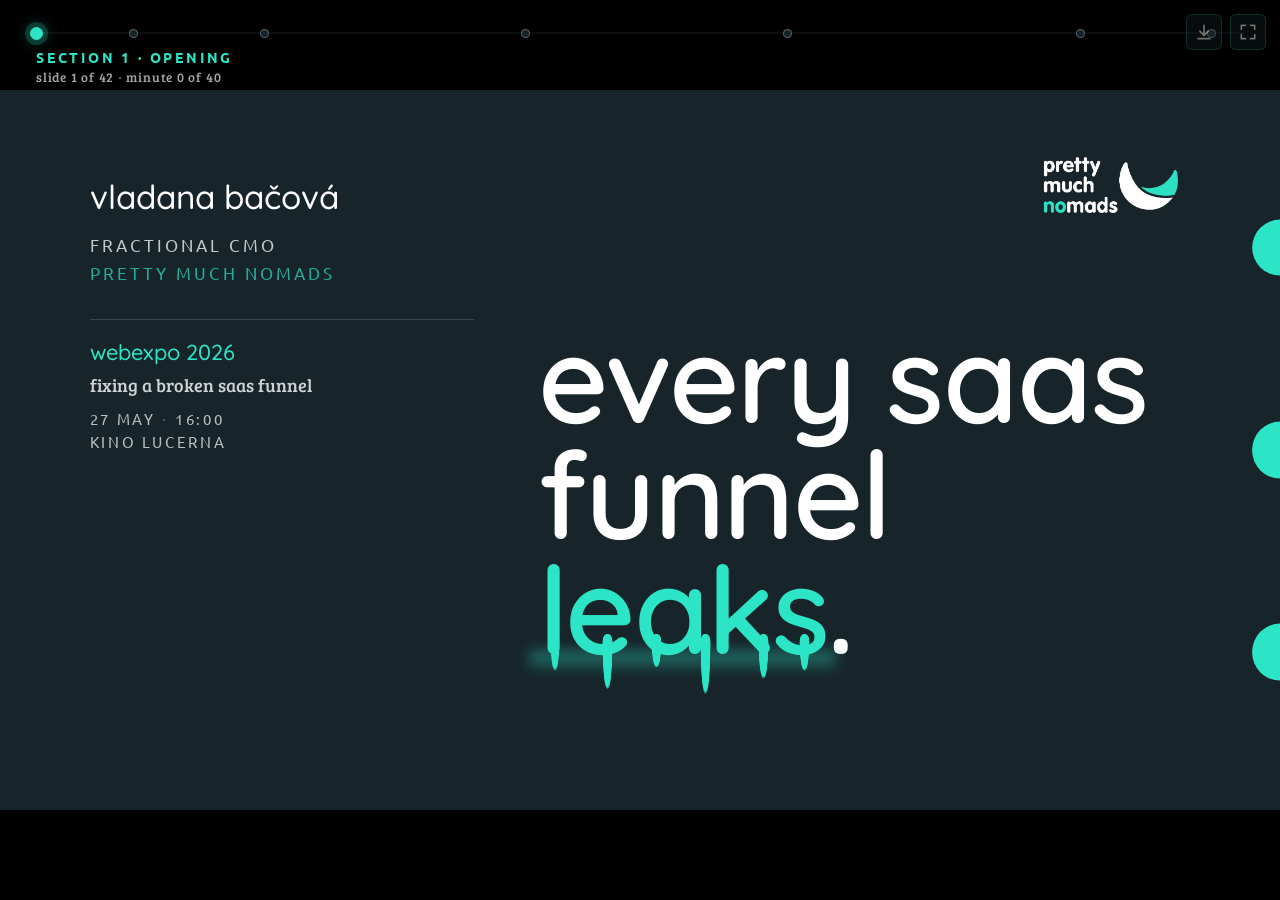
==== commit bf828244: "Apply WebExpo dry-run feedback: 27 → 42 slides, new layouts, fullscreen + PDF - Restructure 3 case s" ====
--- a/index.html
+++ b/index.html
@@ -37,11 +37,11 @@
       <div class="progress__sections">
         <button class="section" style="--at: 0%"     data-jump="1"  data-section="1" data-section-name="opening"            aria-label="Section 1 — opening"><span class="section__dot"></span></button>
         <button class="section" style="--at: 8.1%"   data-jump="5"  data-section="2" data-section-name="framework"          aria-label="Section 2 — framework"><span class="section__dot"></span></button>
-        <button class="section" style="--at: 18.9%"  data-jump="8"  data-section="3" data-section-name="case 1 · acquisition" aria-label="Section 3 — case 1"><span class="section__dot"></span></button>
-        <button class="section" style="--at: 40.5%"  data-jump="13" data-section="4" data-section-name="case 2 · conversion"  aria-label="Section 4 — case 2"><span class="section__dot"></span></button>
-        <button class="section" style="--at: 62.2%"  data-jump="18" data-section="5" data-section-name="case 3 · retention"   aria-label="Section 5 — case 3"><span class="section__dot"></span></button>
-        <button class="section" style="--at: 86.5%"  data-jump="23" data-section="6" data-section-name="takeaway"            aria-label="Section 6 — takeaway"><span class="section__dot"></span></button>
-        <button class="section" style="--at: 94.6%"  data-jump="25" data-section="7" data-section-name="cta"                 aria-label="Section 7 — cta"><span class="section__dot"></span></button>
+        <button class="section" style="--at: 18.9%"  data-jump="10" data-section="3" data-section-name="case 1 · acquisition" aria-label="Section 3 — case 1"><span class="section__dot"></span></button>
+        <button class="section" style="--at: 40.5%"  data-jump="18" data-section="4" data-section-name="case 2 · conversion"  aria-label="Section 4 — case 2"><span class="section__dot"></span></button>
+        <button class="section" style="--at: 62.2%"  data-jump="25" data-section="5" data-section-name="case 3 · retention"   aria-label="Section 5 — case 3"><span class="section__dot"></span></button>
+        <button class="section" style="--at: 86.5%"  data-jump="33" data-section="6" data-section-name="takeaway"            aria-label="Section 6 — takeaway"><span class="section__dot"></span></button>
+        <button class="section" style="--at: 97.3%"  data-jump="41" data-section="7" data-section-name="cta"                 aria-label="Section 7 — cta"><span class="section__dot"></span></button>
       </div>
     </div>
     <div class="progress__label">
@@ -51,6 +51,22 @@
       </div>
     </div>
   </header>
+
+  <!-- Toolbar: PDF download (P) + Fullscreen (F) -->
+  <button class="fs-toggle pdf-toggle" type="button" aria-label="Download as PDF" title="Download PDF (P)">
+    <svg class="fs-toggle__icon" viewBox="0 0 24 24" aria-hidden="true">
+      <path d="M12 4v12m0 0l-5-5m5 5l5-5M5 20h14" fill="none" stroke="currentColor" stroke-width="2" stroke-linecap="round" stroke-linejoin="round"/>
+    </svg>
+  </button>
+
+  <button class="fs-toggle" type="button" aria-label="Toggle fullscreen" title="Fullscreen (F)">
+    <svg class="fs-toggle__icon fs-toggle__icon--enter" viewBox="0 0 24 24" aria-hidden="true">
+      <path d="M4 9V4h5M20 9V4h-5M4 15v5h5M20 15v5h-5" fill="none" stroke="currentColor" stroke-width="2" stroke-linecap="round" stroke-linejoin="round"/>
+    </svg>
+    <svg class="fs-toggle__icon fs-toggle__icon--exit" viewBox="0 0 24 24" aria-hidden="true">
+      <path d="M9 4v5H4M15 4v5h5M9 20v-5H4M15 20v-5h5" fill="none" stroke="currentColor" stroke-width="2" stroke-linecap="round" stroke-linejoin="round"/>
+    </svg>
+  </button>
 
   <div class="stage">
     <div class="deck">
@@ -172,7 +188,7 @@
               <img class="brand-bar__logo" src="assets/png/PMN_v2.png" alt="Pretty Much Nomads">
               <span class="brand-bar__handle">vladana bačová</span>
             </div>
-            <span class="brand-bar__pager">2 / 27</span>
+            <span class="brand-bar__pager">2 / 42</span>
           </div>
 
           <div class="half-dots" aria-hidden="true">
@@ -225,7 +241,7 @@
               <img class="brand-bar__logo" src="assets/png/PMN_v2.png" alt="Pretty Much Nomads">
               <span class="brand-bar__handle">vladana bačová</span>
             </div>
-            <span class="brand-bar__pager">3 / 27</span>
+            <span class="brand-bar__pager">3 / 42</span>
           </div>
 
           <div class="half-dots" aria-hidden="true">
@@ -288,7 +304,7 @@
               <img class="brand-bar__logo" src="assets/png/PMN_v2.png" alt="Pretty Much Nomads">
               <span class="brand-bar__handle">vladana bačová</span>
             </div>
-            <span class="brand-bar__pager">4 / 27</span>
+            <span class="brand-bar__pager">4 / 42</span>
           </div>
 
           <div class="half-dots" aria-hidden="true">
@@ -319,7 +335,7 @@
               <img class="brand-bar__logo" src="assets/png/PMN_v2.png" alt="Pretty Much Nomads">
               <span class="brand-bar__handle">vladana bačová</span>
             </div>
-            <span class="brand-bar__pager">5 / 27</span>
+            <span class="brand-bar__pager">5 / 42</span>
           </div>
 
           <div class="half-dots" aria-hidden="true">
@@ -333,7 +349,7 @@
 
       <!-- ──────────────────────────────────────────────────────
            SLIDE 6 · QR — MCS template
-           Section 2 · Framework · Minute 3.25
+           Section 2 · Framework · Minute 3.5
            ────────────────────────────────────────────────────── -->
       <section class="slide" data-slide="6" data-section="2" data-section-name="framework" data-minute="3.5" aria-label="QR — MCS template">
         <div class="qr-slide">
@@ -368,7 +384,7 @@
               <img class="brand-bar__logo" src="assets/png/PMN_v2.png" alt="Pretty Much Nomads">
               <span class="brand-bar__handle">vladana bačová</span>
             </div>
-            <span class="brand-bar__pager">6 / 27</span>
+            <span class="brand-bar__pager">6 / 42</span>
           </div>
 
           <div class="half-dots" aria-hidden="true">
@@ -382,7 +398,7 @@
 
       <!-- ──────────────────────────────────────────────────────
            SLIDE 7 · MCS framework — empty table with definitions
-           Section 2 · Framework · Minute 4.5
+           Section 2 · Framework · Minute 4
            ────────────────────────────────────────────────────── -->
       <section class="slide" data-slide="7" data-section="2" data-section-name="framework" data-minute="4" aria-label="MCS framework — metric definitions">
         <div class="mcs-slide">
@@ -430,23 +446,63 @@
               <img class="brand-bar__logo" src="assets/png/PMN_v2.png" alt="Pretty Much Nomads">
               <span class="brand-bar__handle">vladana bačová</span>
             </div>
-            <span class="brand-bar__pager">7 / 27</span>
-          </div>
-
-          <div class="half-dots" aria-hidden="true">
-            <span class="dot dot--1"></span>
-            <span class="dot dot--2"></span>
-            <span class="dot dot--3"></span>
-          </div>
-
-        </div>
-      </section>
-
-      <!-- ──────────────────────────────────────────────────────
-           SLIDE 8 · GAP INFOGRAPHIC — Reality vs. Plan
-           Section 2 · Framework · Minute 6.25
-           ────────────────────────────────────────────────────── -->
-      <section class="slide" data-slide="8" data-section="2" data-section-name="framework" data-minute="5.5" aria-label="Reality vs. plan — the gap is the leak">
+            <span class="brand-bar__pager">7 / 42</span>
+          </div>
+
+          <div class="half-dots" aria-hidden="true">
+            <span class="dot dot--1"></span>
+            <span class="dot dot--2"></span>
+            <span class="dot dot--3"></span>
+          </div>
+
+        </div>
+      </section>
+
+      <!-- ──────────────────────────────────────────────────────
+           SLIDE 8 · VANITY METRICS — what this sheet doesn't measure
+           Section 2 · Framework · Minute 4.5
+           ────────────────────────────────────────────────────── -->
+      <section class="slide" data-slide="8" data-section="2" data-section-name="framework" data-minute="4.5" aria-label="What this sheet doesn't measure — vanity metrics">
+        <div class="anchors-slide anchors-slide--wrong">
+
+          <div class="anchors-slide__intro">
+            <div class="section-label">section 2 · what it ignores</div>
+            <h1 class="anchors-slide__title">
+              what this sheet<br><span class="accent">doesn't</span> measure.
+            </h1>
+            <div class="anchors-slide__hint">vanity metrics — they make you feel productive.</div>
+          </div>
+
+          <ul class="anchors-slide__list">
+            <li><span class="marker"></span><span class="text"><span>page views</span></span></li>
+            <li><span class="marker"></span><span class="text"><span>time on site</span></span></li>
+            <li><span class="marker"></span><span class="text"><span>social media followers</span></span></li>
+            <li><span class="marker"></span><span class="text"><span>email open rates <em>(alone)</em></span></span></li>
+            <li><span class="marker"></span><span class="text"><span>number of impressions</span></span></li>
+          </ul>
+
+          <div class="brand-bar">
+            <div class="brand-bar__inner">
+              <img class="brand-bar__logo" src="assets/png/PMN_v2.png" alt="Pretty Much Nomads">
+              <span class="brand-bar__handle">vladana bačová</span>
+            </div>
+            <span class="brand-bar__pager">8 / 42</span>
+          </div>
+
+          <div class="half-dots" aria-hidden="true">
+            <span class="dot dot--1"></span>
+            <span class="dot dot--2"></span>
+            <span class="dot dot--3"></span>
+          </div>
+
+        </div>
+      </section>
+
+      <!-- ──────────────────────────────────────────────────────
+           SLIDE 9 · GAP INFOGRAPHIC — Reality vs. Plan
+           Section 2 · Framework · Minute 5.5
+           ────────────────────────────────────────────────────── -->
+      <section class="slide" data-slide="9" data-section="2" data-section-name="framework" data-minute="5.5" aria-label="Reality vs. plan — the gap is the leak">
         <div class="gap-slide">
 
           <div class="section-label">section 2 · core insight</div>
@@ -480,23 +536,80 @@
               <img class="brand-bar__logo" src="assets/png/PMN_v2.png" alt="Pretty Much Nomads">
               <span class="brand-bar__handle">vladana bačová</span>
             </div>
-            <span class="brand-bar__pager">8 / 27</span>
-          </div>
-
-          <div class="half-dots" aria-hidden="true">
-            <span class="dot dot--1"></span>
-            <span class="dot dot--2"></span>
-            <span class="dot dot--3"></span>
-          </div>
-
-        </div>
-      </section>
-
-      <!-- ──────────────────────────────────────────────────────
-           SLIDE 9 · DIVIDER — case 1 · acquisition (top of funnel)
+            <span class="brand-bar__pager">9 / 42</span>
+          </div>
+
+          <div class="half-dots" aria-hidden="true">
+            <span class="dot dot--1"></span>
+            <span class="dot dot--2"></span>
+            <span class="dot dot--3"></span>
+          </div>
+
+        </div>
+      </section>
+
+      <!-- ──────────────────────────────────────────────────────
+           SLIDE 10 · CASES OVERVIEW — three real funnels preview
+           Section 3 · Three cases · Minute 6.5
+           ────────────────────────────────────────────────────── -->
+      <section class="slide" data-slide="10" data-section="3" data-section-name="three cases" data-minute="6.5" aria-label="Three cases preview">
+        <div class="cases-intro-slide">
+
+          <div class="cases-intro-slide__intro">
+            <div class="section-label">section 3 · what's coming</div>
+            <h1 class="cases-intro-slide__headline">
+              <span class="line line--1">three real funnels.</span>
+              <span class="line line--2">three different <span class="accent">leaks</span>.</span>
+            </h1>
+          </div>
+
+          <ol class="cases-intro-slide__cards">
+            <li class="cases-intro-slide__card">
+              <div class="cases-intro-slide__num">case 01</div>
+              <div class="cases-intro-slide__phase">acquisition</div>
+              <div class="cases-intro-slide__band">top of funnel</div>
+              <p class="cases-intro-slide__teaser">where <span class="accent">leads</span> dry up.</p>
+            </li>
+            <li class="cases-intro-slide__card">
+              <div class="cases-intro-slide__num">case 02</div>
+              <div class="cases-intro-slide__phase">conversion</div>
+              <div class="cases-intro-slide__band">middle of funnel</div>
+              <p class="cases-intro-slide__teaser">where <span class="accent">trials</span> don't pay.</p>
+            </li>
+            <li class="cases-intro-slide__card">
+              <div class="cases-intro-slide__num">case 03</div>
+              <div class="cases-intro-slide__phase">retention</div>
+              <div class="cases-intro-slide__band">bottom of funnel</div>
+              <p class="cases-intro-slide__teaser">where <span class="accent">customers</span> walk.</p>
+            </li>
+          </ol>
+
+          <p class="cases-intro-slide__footnote">
+            real clients<span class="sep">·</span>anonymized profiles<span class="sep">·</span>real numbers
+          </p>
+
+          <div class="brand-bar">
+            <div class="brand-bar__inner">
+              <img class="brand-bar__logo" src="assets/png/PMN_v2.png" alt="Pretty Much Nomads">
+              <span class="brand-bar__handle">vladana bačová</span>
+            </div>
+            <span class="brand-bar__pager">10 / 42</span>
+          </div>
+
+          <div class="half-dots" aria-hidden="true">
+            <span class="dot dot--1"></span>
+            <span class="dot dot--2"></span>
+            <span class="dot dot--3"></span>
+          </div>
+
+        </div>
+      </section>
+
+      <!-- ──────────────────────────────────────────────────────
+           SLIDE 11 · DIVIDER — case 1 · acquisition (top of funnel)
            Section 3 · Case 1 · Minute 7
            ────────────────────────────────────────────────────── -->
-      <section class="slide" data-slide="9" data-section="3" data-section-name="case 1 · acquisition" data-minute="7" aria-label="Section divider — case 1 acquisition">
+      <section class="slide" data-slide="11" data-section="3" data-section-name="case 1 · acquisition" data-minute="7" aria-label="Section divider — case 1 acquisition">
         <div class="divider-slide has-visual">
 
           <div class="divider-slide__content">
@@ -530,23 +643,23 @@
               <img class="brand-bar__logo" src="assets/png/PMN_v2.png" alt="Pretty Much Nomads">
               <span class="brand-bar__handle">vladana bačová</span>
             </div>
-            <span class="brand-bar__pager">9 / 27</span>
-          </div>
-
-          <div class="half-dots" aria-hidden="true">
-            <span class="dot dot--1"></span>
-            <span class="dot dot--2"></span>
-            <span class="dot dot--3"></span>
-          </div>
-
-        </div>
-      </section>
-
-      <!-- ──────────────────────────────────────────────────────
-           SLIDE 10 · PROFILE — case 1 client
+            <span class="brand-bar__pager">11 / 42</span>
+          </div>
+
+          <div class="half-dots" aria-hidden="true">
+            <span class="dot dot--1"></span>
+            <span class="dot dot--2"></span>
+            <span class="dot dot--3"></span>
+          </div>
+
+        </div>
+      </section>
+
+      <!-- ──────────────────────────────────────────────────────
+           SLIDE 12 · PROFILE — case 1 client
            Section 3 · Case 1 · Minute 7
            ────────────────────────────────────────────────────── -->
-      <section class="slide" data-slide="10" data-section="3" data-section-name="case 1 · acquisition" data-minute="7" aria-label="Profile case 1">
+      <section class="slide" data-slide="12" data-section="3" data-section-name="case 1 · acquisition" data-minute="7" aria-label="Profile case 1">
         <div class="profile-slide">
 
           <div class="section-label">section 3 · case 01</div>
@@ -564,7 +677,7 @@
             <div class="profile-fact">
               <dt class="profile-fact__label">industry</dt>
               <dd class="profile-fact__value">
-                <span class="line">b2b saas — data protection software</span>
+                <span class="line">data protection software</span>
               </dd>
             </div>
             <div class="profile-fact">
@@ -586,10 +699,9 @@
               </dd>
             </div>
             <div class="profile-fact">
-              <dt class="profile-fact__label">before</dt>
+              <dt class="profile-fact__label">deal size</dt>
               <dd class="profile-fact__value">
-                <span class="line">no marketing function</span>
-                <span class="line">founder running product and sales</span>
+                <span class="line">large client, big deals</span>
               </dd>
             </div>
           </dl>
@@ -599,23 +711,23 @@
               <img class="brand-bar__logo" src="assets/png/PMN_v2.png" alt="Pretty Much Nomads">
               <span class="brand-bar__handle">vladana bačová</span>
             </div>
-            <span class="brand-bar__pager">10 / 27</span>
-          </div>
-
-          <div class="half-dots" aria-hidden="true">
-            <span class="dot dot--1"></span>
-            <span class="dot dot--2"></span>
-            <span class="dot dot--3"></span>
-          </div>
-
-        </div>
-      </section>
-
-      <!-- ──────────────────────────────────────────────────────
-           SLIDE 11 · MCS REALITY — case 1
+            <span class="brand-bar__pager">12 / 42</span>
+          </div>
+
+          <div class="half-dots" aria-hidden="true">
+            <span class="dot dot--1"></span>
+            <span class="dot dot--2"></span>
+            <span class="dot dot--3"></span>
+          </div>
+
+        </div>
+      </section>
+
+      <!-- ──────────────────────────────────────────────────────
+           SLIDE 13 · MCS REALITY — case 1
            Section 3 · Case 1 · Minute 8
            ────────────────────────────────────────────────────── -->
-      <section class="slide" data-slide="11" data-section="3" data-section-name="case 1 · acquisition" data-minute="8" aria-label="MCS Reality case 1">
+      <section class="slide" data-slide="13" data-section="3" data-section-name="case 1 · acquisition" data-minute="8" aria-label="MCS Reality case 1">
         <div class="mcs-slide">
 
           <div class="mcs-slide__header">
@@ -676,23 +788,143 @@
               <img class="brand-bar__logo" src="assets/png/PMN_v2.png" alt="Pretty Much Nomads">
               <span class="brand-bar__handle">vladana bačová</span>
             </div>
-            <span class="brand-bar__pager">11 / 27</span>
-          </div>
-
-          <div class="half-dots" aria-hidden="true">
-            <span class="dot dot--1"></span>
-            <span class="dot dot--2"></span>
-            <span class="dot dot--3"></span>
-          </div>
-
-        </div>
-      </section>
-
-      <!-- ──────────────────────────────────────────────────────
-           SLIDE 12 · LIFT — 1 → 9 (case 1 outcome)
-           Section 3 · Case 1 · Minute 13.5
-           ────────────────────────────────────────────────────── -->
-      <section class="slide" data-slide="12" data-section="3" data-section-name="case 1 · acquisition" data-minute="13.5" aria-label="Lift — case 1">
+            <span class="brand-bar__pager">13 / 42</span>
+          </div>
+
+          <div class="half-dots" aria-hidden="true">
+            <span class="dot dot--1"></span>
+            <span class="dot dot--2"></span>
+            <span class="dot dot--3"></span>
+          </div>
+
+        </div>
+      </section>
+
+      <!-- ──────────────────────────────────────────────────────
+           SLIDE 14 · WHAT WAS WRONG — case 1 (5 anchors)
+           Section 3 · Case 1 · Minute 9.5
+           ────────────────────────────────────────────────────── -->
+      <section class="slide" data-slide="14" data-section="3" data-section-name="case 1 · acquisition" data-minute="9.5" aria-label="Case 1 — what was wrong">
+        <div class="anchors-slide anchors-slide--wrong">
+
+          <div class="anchors-slide__intro">
+            <div class="section-label">case 1 · diagnosis</div>
+            <h1 class="anchors-slide__title">
+              what was<br><span class="accent">wrong</span>.
+            </h1>
+            <div class="anchors-slide__hint">five reasons the top of funnel leaked.</div>
+          </div>
+
+          <ul class="anchors-slide__list">
+            <li>
+              <span class="marker"></span>
+              <span class="text"><span>visually <strong>blue</strong>. like everyone.</span></span>
+            </li>
+            <li>
+              <span class="marker"></span>
+              <span class="text"><span>generic hero — <em>"protect your data"</em></span></span>
+            </li>
+            <li>
+              <span class="marker"></span>
+              <span class="text"><span>homepage talking <strong>to everyone</strong></span></span>
+            </li>
+            <li>
+              <span class="marker"></span>
+              <span class="text"><span>cta only <em>"book a demo"</em></span></span>
+            </li>
+            <li>
+              <span class="marker"></span>
+              <span class="text"><span>zero downloadable assets</span></span>
+            </li>
+          </ul>
+
+          <div class="brand-bar">
+            <div class="brand-bar__inner">
+              <img class="brand-bar__logo" src="assets/png/PMN_v2.png" alt="Pretty Much Nomads">
+              <span class="brand-bar__handle">vladana bačová</span>
+            </div>
+            <span class="brand-bar__pager">14 / 42</span>
+          </div>
+
+          <div class="half-dots" aria-hidden="true">
+            <span class="dot dot--1"></span>
+            <span class="dot dot--2"></span>
+            <span class="dot dot--3"></span>
+          </div>
+
+        </div>
+      </section>
+
+      <!-- ──────────────────────────────────────────────────────
+           SLIDE 15 · WHAT WE FIXED — case 1 (6 anchors)
+           Section 3 · Case 1 · Minute 11
+           ────────────────────────────────────────────────────── -->
+      <section class="slide" data-slide="15" data-section="3" data-section-name="case 1 · acquisition" data-minute="11" aria-label="Case 1 — what we fixed">
+        <div class="anchors-slide anchors-slide--fixed">
+
+          <div class="anchors-slide__intro">
+            <div class="section-label">case 1 · the moves</div>
+            <h1 class="anchors-slide__title">
+              what we<br><span class="accent">fixed</span>.
+            </h1>
+            <div class="anchors-slide__hint">six moves. each one a story.</div>
+          </div>
+
+          <ul class="anchors-slide__list">
+            <li>
+              <span class="marker"></span>
+              <span class="text"><span>new hero — <strong>name the edge</strong></span></span>
+            </li>
+            <li>
+              <span class="marker"></span>
+              <span class="text">
+                <span>brand: <strong>pick a lane</strong></span>
+                <em>visualization · signature color · mascot</em>
+              </span>
+            </li>
+            <li>
+              <span class="marker"></span>
+              <span class="text"><span>show the <strong>price</strong> 💸 <em>(counterintuitive)</em></span></span>
+            </li>
+            <li>
+              <span class="marker"></span>
+              <span class="text">
+                <span>segmented landing pages</span>
+                <em>marketers · hr · healthcare</em>
+              </span>
+            </li>
+            <li>
+              <span class="marker"></span>
+              <span class="text"><span>social proof — case studies, references</span></span>
+            </li>
+            <li>
+              <span class="marker"></span>
+              <span class="text"><span>lead magnets — whitepaper + articles</span></span>
+            </li>
+          </ul>
+
+          <div class="brand-bar">
+            <div class="brand-bar__inner">
+              <img class="brand-bar__logo" src="assets/png/PMN_v2.png" alt="Pretty Much Nomads">
+              <span class="brand-bar__handle">vladana bačová</span>
+            </div>
+            <span class="brand-bar__pager">15 / 42</span>
+          </div>
+
+          <div class="half-dots" aria-hidden="true">
+            <span class="dot dot--1"></span>
+            <span class="dot dot--2"></span>
+            <span class="dot dot--3"></span>
+          </div>
+
+        </div>
+      </section>
+
+      <!-- ──────────────────────────────────────────────────────
+           SLIDE 16 · LIFT — 1 → 9 (case 1 outcome)
+           Section 3 · Case 1 · Minute 13
+           ────────────────────────────────────────────────────── -->
+      <section class="slide" data-slide="16" data-section="3" data-section-name="case 1 · acquisition" data-minute="13" aria-label="Lift — case 1">
         <div class="lift-slide">
 
           <div class="section-label">case 1 · the lift</div>
@@ -723,23 +955,23 @@
               <img class="brand-bar__logo" src="assets/png/PMN_v2.png" alt="Pretty Much Nomads">
               <span class="brand-bar__handle">vladana bačová</span>
             </div>
-            <span class="brand-bar__pager">12 / 27</span>
-          </div>
-
-          <div class="half-dots" aria-hidden="true">
-            <span class="dot dot--1"></span>
-            <span class="dot dot--2"></span>
-            <span class="dot dot--3"></span>
-          </div>
-
-        </div>
-      </section>
-
-      <!-- ──────────────────────────────────────────────────────
-           SLIDE 13 · STATEMENT lesson — case 1
-           Section 3 · Case 1 · Minute 14.5
-           ────────────────────────────────────────────────────── -->
-      <section class="slide" data-slide="13" data-section="3" data-section-name="case 1 · acquisition" data-minute="14.5" aria-label="Lesson — case 1">
+            <span class="brand-bar__pager">16 / 42</span>
+          </div>
+
+          <div class="half-dots" aria-hidden="true">
+            <span class="dot dot--1"></span>
+            <span class="dot dot--2"></span>
+            <span class="dot dot--3"></span>
+          </div>
+
+        </div>
+      </section>
+
+      <!-- ──────────────────────────────────────────────────────
+           SLIDE 17 · STATEMENT lesson — case 1
+           Section 3 · Case 1 · Minute 14
+           ────────────────────────────────────────────────────── -->
+      <section class="slide" data-slide="17" data-section="3" data-section-name="case 1 · acquisition" data-minute="14" aria-label="Lesson — case 1">
         <div class="statement-slide">
           <div></div>
           <div class="statement-slide__body">
@@ -758,22 +990,22 @@
               <img class="brand-bar__logo" src="assets/png/PMN_v2.png" alt="Pretty Much Nomads">
               <span class="brand-bar__handle">vladana bačová</span>
             </div>
-            <span class="brand-bar__pager">13 / 27</span>
-          </div>
-
-          <div class="half-dots" aria-hidden="true">
-            <span class="dot dot--1"></span>
-            <span class="dot dot--2"></span>
-            <span class="dot dot--3"></span>
-          </div>
-        </div>
-      </section>
-
-      <!-- ──────────────────────────────────────────────────────
-           SLIDE 14 · DIVIDER — case 2 · conversion (middle of funnel)
+            <span class="brand-bar__pager">17 / 42</span>
+          </div>
+
+          <div class="half-dots" aria-hidden="true">
+            <span class="dot dot--1"></span>
+            <span class="dot dot--2"></span>
+            <span class="dot dot--3"></span>
+          </div>
+        </div>
+      </section>
+
+      <!-- ──────────────────────────────────────────────────────
+           SLIDE 18 · DIVIDER — case 2 · conversion (middle of funnel)
            Section 4 · Case 2 · Minute 15
            ────────────────────────────────────────────────────── -->
-      <section class="slide" data-slide="14" data-section="4" data-section-name="case 2 · conversion" data-minute="15" aria-label="Section divider — case 2 conversion">
+      <section class="slide" data-slide="18" data-section="4" data-section-name="case 2 · conversion" data-minute="15" aria-label="Section divider — case 2 conversion">
         <div class="divider-slide has-visual">
 
           <div class="divider-slide__content">
@@ -807,23 +1039,23 @@
               <img class="brand-bar__logo" src="assets/png/PMN_v2.png" alt="Pretty Much Nomads">
               <span class="brand-bar__handle">vladana bačová</span>
             </div>
-            <span class="brand-bar__pager">14 / 27</span>
-          </div>
-
-          <div class="half-dots" aria-hidden="true">
-            <span class="dot dot--1"></span>
-            <span class="dot dot--2"></span>
-            <span class="dot dot--3"></span>
-          </div>
-
-        </div>
-      </section>
-
-      <!-- ──────────────────────────────────────────────────────
-           SLIDE 15 · PROFILE — case 2 client
+            <span class="brand-bar__pager">18 / 42</span>
+          </div>
+
+          <div class="half-dots" aria-hidden="true">
+            <span class="dot dot--1"></span>
+            <span class="dot dot--2"></span>
+            <span class="dot dot--3"></span>
+          </div>
+
+        </div>
+      </section>
+
+      <!-- ──────────────────────────────────────────────────────
+           SLIDE 19 · PROFILE — case 2 client
            Section 4 · Case 2 · Minute 15
            ────────────────────────────────────────────────────── -->
-      <section class="slide" data-slide="15" data-section="4" data-section-name="case 2 · conversion" data-minute="15" aria-label="Profile case 2">
+      <section class="slide" data-slide="19" data-section="4" data-section-name="case 2 · conversion" data-minute="15" aria-label="Profile case 2">
         <div class="profile-slide">
 
           <div class="section-label">section 4 · case 02</div>
@@ -841,20 +1073,13 @@
             <div class="profile-fact">
               <dt class="profile-fact__label">industry</dt>
               <dd class="profile-fact__value">
-                <span class="line">b2b saas — visual feedback and bug reporting</span>
-              </dd>
-            </div>
-            <div class="profile-fact">
-              <dt class="profile-fact__label">use cases</dt>
-              <dd class="profile-fact__value">
-                <span class="line">dev teams collecting bug reports</span>
-                <span class="line">agencies tracking client feedback</span>
+                <span class="line">visual feedback and bug reporting</span>
               </dd>
             </div>
             <div class="profile-fact">
               <dt class="profile-fact__label">target</dt>
               <dd class="profile-fact__value">
-                <span class="line">small dev teams, agencies, freelancers</span>
+                <span class="line">dev teams, agencies, freelancers</span>
               </dd>
             </div>
             <div class="profile-fact">
@@ -864,10 +1089,15 @@
               </dd>
             </div>
             <div class="profile-fact">
+              <dt class="profile-fact__label">pricing</dt>
+              <dd class="profile-fact__value">
+                <span class="line">tens of dollars per month</span>
+              </dd>
+            </div>
+            <div class="profile-fact">
               <dt class="profile-fact__label">before</dt>
               <dd class="profile-fact__value">
-                <span class="line">solo-founder operation</span>
-                <span class="line">no marketing function</span>
+                <span class="line">solo-founder operation, no marketing</span>
               </dd>
             </div>
           </dl>
@@ -877,23 +1107,23 @@
               <img class="brand-bar__logo" src="assets/png/PMN_v2.png" alt="Pretty Much Nomads">
               <span class="brand-bar__handle">vladana bačová</span>
             </div>
-            <span class="brand-bar__pager">15 / 27</span>
-          </div>
-
-          <div class="half-dots" aria-hidden="true">
-            <span class="dot dot--1"></span>
-            <span class="dot dot--2"></span>
-            <span class="dot dot--3"></span>
-          </div>
-
-        </div>
-      </section>
-
-      <!-- ──────────────────────────────────────────────────────
-           SLIDE 16 · MCS REALITY — case 2
+            <span class="brand-bar__pager">19 / 42</span>
+          </div>
+
+          <div class="half-dots" aria-hidden="true">
+            <span class="dot dot--1"></span>
+            <span class="dot dot--2"></span>
+            <span class="dot dot--3"></span>
+          </div>
+
+        </div>
+      </section>
+
+      <!-- ──────────────────────────────────────────────────────
+           SLIDE 20 · MCS REALITY — case 2
            Section 4 · Case 2 · Minute 16
            ────────────────────────────────────────────────────── -->
-      <section class="slide" data-slide="16" data-section="4" data-section-name="case 2 · conversion" data-minute="16" aria-label="MCS Reality case 2">
+      <section class="slide" data-slide="20" data-section="4" data-section-name="case 2 · conversion" data-minute="16" aria-label="MCS Reality case 2">
         <div class="mcs-slide">
 
           <div class="mcs-slide__header">
@@ -954,93 +1184,189 @@
               <img class="brand-bar__logo" src="assets/png/PMN_v2.png" alt="Pretty Much Nomads">
               <span class="brand-bar__handle">vladana bačová</span>
             </div>
-            <span class="brand-bar__pager">16 / 27</span>
-          </div>
-
-          <div class="half-dots" aria-hidden="true">
-            <span class="dot dot--1"></span>
-            <span class="dot dot--2"></span>
-            <span class="dot dot--3"></span>
-          </div>
-
-        </div>
-      </section>
-
-      <!-- ──────────────────────────────────────────────────────
-           SLIDE 17 · LIFT — what we're fixing now (case 2)
+            <span class="brand-bar__pager">20 / 42</span>
+          </div>
+
+          <div class="half-dots" aria-hidden="true">
+            <span class="dot dot--1"></span>
+            <span class="dot dot--2"></span>
+            <span class="dot dot--3"></span>
+          </div>
+
+        </div>
+      </section>
+
+      <!-- ──────────────────────────────────────────────────────
+           SLIDE 21 · WHAT WAS WRONG — case 2 (5 anchors)
+           Section 4 · Case 2 · Minute 17
+           ────────────────────────────────────────────────────── -->
+      <section class="slide" data-slide="21" data-section="4" data-section-name="case 2 · conversion" data-minute="17" aria-label="Case 2 — what was wrong">
+        <div class="anchors-slide anchors-slide--wrong">
+
+          <div class="anchors-slide__intro">
+            <div class="section-label">case 2 · diagnosis</div>
+            <h1 class="anchors-slide__title">
+              what was<br><span class="accent">wrong</span>.
+            </h1>
+            <div class="anchors-slide__hint">trial-to-paid was bleeding money.</div>
+          </div>
+
+          <ul class="anchors-slide__list">
+            <li>
+              <span class="marker"></span>
+              <span class="text"><span>welcome email — <strong>wrong tone</strong>, no value taught</span></span>
+            </li>
+            <li>
+              <span class="marker"></span>
+              <span class="text"><span>in-app: setup once, then <strong>silence</strong></span></span>
+            </li>
+            <li>
+              <span class="marker"></span>
+              <span class="text"><span>no nudges on the second visit</span></span>
+            </li>
+            <li>
+              <span class="marker"></span>
+              <span class="text"><span>paid value <strong>never explained</strong></span></span>
+            </li>
+            <li>
+              <span class="marker"></span>
+              <span class="text"><span>no comparison vs. competitors</span></span>
+            </li>
+          </ul>
+
+          <div class="brand-bar">
+            <div class="brand-bar__inner">
+              <img class="brand-bar__logo" src="assets/png/PMN_v2.png" alt="Pretty Much Nomads">
+              <span class="brand-bar__handle">vladana bačová</span>
+            </div>
+            <span class="brand-bar__pager">21 / 42</span>
+          </div>
+
+          <div class="half-dots" aria-hidden="true">
+            <span class="dot dot--1"></span>
+            <span class="dot dot--2"></span>
+            <span class="dot dot--3"></span>
+          </div>
+
+        </div>
+      </section>
+
+      <!-- ──────────────────────────────────────────────────────
+           SLIDE 22 · WHAT WE FIXED — case 2 (6 anchors)
+           Section 4 · Case 2 · Minute 19
+           ────────────────────────────────────────────────────── -->
+      <section class="slide" data-slide="22" data-section="4" data-section-name="case 2 · conversion" data-minute="19" aria-label="Case 2 — what we fixed">
+        <div class="anchors-slide anchors-slide--fixed">
+
+          <div class="anchors-slide__intro">
+            <div class="section-label">case 2 · the moves</div>
+            <h1 class="anchors-slide__title">
+              what we<br><span class="accent">fixed</span>.
+            </h1>
+            <div class="anchors-slide__hint">teach the value. across every touchpoint.</div>
+          </div>
+
+          <ul class="anchors-slide__list">
+            <li>
+              <span class="marker"></span>
+              <span class="text"><span>solutions page — <strong>rewritten for value</strong></span></span>
+            </li>
+            <li>
+              <span class="marker"></span>
+              <span class="text"><span>resources page — supporting materials</span></span>
+            </li>
+            <li>
+              <span class="marker"></span>
+              <span class="text">
+                <span>comparison pages — <strong>honest</strong></span>
+                <em>where we win, where we don't, why we cost less</em>
+              </span>
+            </li>
+            <li>
+              <span class="marker"></span>
+              <span class="text">
+                <span>7-email onboarding series</span>
+                <em>one feature per day</em>
+              </span>
+            </li>
+            <li>
+              <span class="marker"></span>
+              <span class="text">
+                <span>bi-weekly product reminders</span>
+                <em>releases, new features</em>
+              </span>
+            </li>
+            <li>
+              <span class="marker"></span>
+              <span class="text">
+                <span>in-app onboarding</span>
+                <em>push advanced features in trial</em>
+              </span>
+            </li>
+          </ul>
+
+          <div class="brand-bar">
+            <div class="brand-bar__inner">
+              <img class="brand-bar__logo" src="assets/png/PMN_v2.png" alt="Pretty Much Nomads">
+              <span class="brand-bar__handle">vladana bačová</span>
+            </div>
+            <span class="brand-bar__pager">22 / 42</span>
+          </div>
+
+          <div class="half-dots" aria-hidden="true">
+            <span class="dot dot--1"></span>
+            <span class="dot dot--2"></span>
+            <span class="dot dot--3"></span>
+          </div>
+
+        </div>
+      </section>
+
+      <!-- ──────────────────────────────────────────────────────
+           SLIDE 23 · THE TRICK — standalone strategic insight (case 2)
+           Section 4 · Case 2 · Minute 21
+           ────────────────────────────────────────────────────── -->
+      <section class="slide" data-slide="23" data-section="4" data-section-name="case 2 · conversion" data-minute="21" aria-label="Case 2 — the trick">
+        <div class="statement-slide statement-slide--tight">
+          <div></div>
+          <div class="statement-slide__body">
+            <h1 class="statement-slide__headline">
+              <span class="line line--1">the <span class="accent">trick</span>:</span>
+              <span class="line line--2 line--quiet">teach trial users to love</span>
+              <span class="line line--3 line--quiet">the features they would lose by downgrading.</span>
+            </h1>
+            <p class="statement-slide__subline">
+              conversion mechanic in one sentence.
+            </p>
+          </div>
+
+          <div class="brand-bar">
+            <div class="brand-bar__inner">
+              <img class="brand-bar__logo" src="assets/png/PMN_v2.png" alt="Pretty Much Nomads">
+              <span class="brand-bar__handle">vladana bačová</span>
+            </div>
+            <span class="brand-bar__pager">23 / 42</span>
+          </div>
+
+          <div class="half-dots" aria-hidden="true">
+            <span class="dot dot--1"></span>
+            <span class="dot dot--2"></span>
+            <span class="dot dot--3"></span>
+          </div>
+        </div>
+      </section>
+
+      <!-- ──────────────────────────────────────────────────────
+           SLIDE 24 · COMBINED — phase one done + signups don't pay (case 2)
            Section 4 · Case 2 · Minute 22
            ────────────────────────────────────────────────────── -->
-      <section class="slide" data-slide="17" data-section="4" data-section-name="case 2 · conversion" data-minute="22" aria-label="Lift — case 2 in progress">
-        <div class="takeaways-slide">
-
-          <div class="takeaways-slide__intro">
-            <div class="section-label">case 2 · in progress</div>
-            <h1 class="takeaways-slide__headline">
-              <span class="line line--1">we're</span>
-              <span class="line line--2"><span class="accent">fixing</span></span>
-              <span class="line line--3">it now.</span>
-            </h1>
-          </div>
-
-          <ol class="takeaways-slide__list">
-            <li>
-              <span class="num">01</span>
-              <div class="body">
-                <span class="title">messaging</span>
-                <span class="desc">
-                  <span class="line">sharper, audience-specific.</span>
-                </span>
-              </div>
-            </li>
-            <li>
-              <span class="num">02</span>
-              <div class="body">
-                <span class="title">onboarding</span>
-                <span class="desc">
-                  <span class="line">revised, with an activation metric.</span>
-                </span>
-              </div>
-            </li>
-            <li>
-              <span class="num">03</span>
-              <div class="body">
-                <span class="title">segmentation</span>
-                <span class="desc">
-                  <span class="line">deeper a/b testing in flight.</span>
-                </span>
-              </div>
-            </li>
-          </ol>
-
-          <div class="brand-bar">
-            <div class="brand-bar__inner">
-              <img class="brand-bar__logo" src="assets/png/PMN_v2.png" alt="Pretty Much Nomads">
-              <span class="brand-bar__handle">vladana bačová</span>
-            </div>
-            <span class="brand-bar__pager">17 / 27</span>
-          </div>
-
-          <div class="half-dots" aria-hidden="true">
-            <span class="dot dot--1"></span>
-            <span class="dot dot--2"></span>
-            <span class="dot dot--3"></span>
-          </div>
-
-        </div>
-      </section>
-
-      <!-- ──────────────────────────────────────────────────────
-           SLIDE 18 · STATEMENT lesson — signups don't pay (case 2)
-           Section 4 · Case 2 · Minute 22.5
-           ────────────────────────────────────────────────────── -->
-      <section class="slide" data-slide="18" data-section="4" data-section-name="case 2 · conversion" data-minute="22.5" aria-label="Lesson — case 2">
+      <section class="slide" data-slide="24" data-section="4" data-section-name="case 2 · conversion" data-minute="22" aria-label="Case 2 — signups don't pay">
         <div class="statement-slide">
           <div></div>
           <div class="statement-slide__body">
             <h1 class="statement-slide__headline">
               <span class="line line--1">signups don't pay.</span>
               <span class="line line--2"><span class="accent">people</span> do.</span>
-              <span class="line line--3">build the bridge.</span>
             </h1>
             <p class="statement-slide__subline">
               what happens after signup matters more than the signup itself.
@@ -1052,22 +1378,22 @@
               <img class="brand-bar__logo" src="assets/png/PMN_v2.png" alt="Pretty Much Nomads">
               <span class="brand-bar__handle">vladana bačová</span>
             </div>
-            <span class="brand-bar__pager">18 / 27</span>
-          </div>
-
-          <div class="half-dots" aria-hidden="true">
-            <span class="dot dot--1"></span>
-            <span class="dot dot--2"></span>
-            <span class="dot dot--3"></span>
-          </div>
-        </div>
-      </section>
-
-      <!-- ──────────────────────────────────────────────────────
-           SLIDE 19 · DIVIDER — case 3 · retention (bottom of funnel)
+            <span class="brand-bar__pager">24 / 42</span>
+          </div>
+
+          <div class="half-dots" aria-hidden="true">
+            <span class="dot dot--1"></span>
+            <span class="dot dot--2"></span>
+            <span class="dot dot--3"></span>
+          </div>
+        </div>
+      </section>
+
+      <!-- ──────────────────────────────────────────────────────
+           SLIDE 25 · DIVIDER — case 3 · retention (bottom of funnel)
            Section 5 · Case 3 · Minute 23
            ────────────────────────────────────────────────────── -->
-      <section class="slide" data-slide="19" data-section="5" data-section-name="case 3 · retention" data-minute="23" aria-label="Section divider — case 3 retention">
+      <section class="slide" data-slide="25" data-section="5" data-section-name="case 3 · retention" data-minute="23" aria-label="Section divider — case 3 retention">
         <div class="divider-slide has-visual">
 
           <div class="divider-slide__content">
@@ -1101,23 +1427,23 @@
               <img class="brand-bar__logo" src="assets/png/PMN_v2.png" alt="Pretty Much Nomads">
               <span class="brand-bar__handle">vladana bačová</span>
             </div>
-            <span class="brand-bar__pager">19 / 27</span>
-          </div>
-
-          <div class="half-dots" aria-hidden="true">
-            <span class="dot dot--1"></span>
-            <span class="dot dot--2"></span>
-            <span class="dot dot--3"></span>
-          </div>
-
-        </div>
-      </section>
-
-      <!-- ──────────────────────────────────────────────────────
-           SLIDE 20 · PROFILE — case 3 client (Contesaur anonymous)
+            <span class="brand-bar__pager">25 / 42</span>
+          </div>
+
+          <div class="half-dots" aria-hidden="true">
+            <span class="dot dot--1"></span>
+            <span class="dot dot--2"></span>
+            <span class="dot dot--3"></span>
+          </div>
+
+        </div>
+      </section>
+
+      <!-- ──────────────────────────────────────────────────────
+           SLIDE 26 · PROFILE — case 3 client (anonymous)
            Section 5 · Case 3 · Minute 23
            ────────────────────────────────────────────────────── -->
-      <section class="slide" data-slide="20" data-section="5" data-section-name="case 3 · retention" data-minute="23" aria-label="Profile case 3">
+      <section class="slide" data-slide="26" data-section="5" data-section-name="case 3 · retention" data-minute="23" aria-label="Profile case 3">
         <div class="profile-slide">
 
           <div class="section-label">section 5 · case 03</div>
@@ -1135,26 +1461,31 @@
             <div class="profile-fact">
               <dt class="profile-fact__label">industry</dt>
               <dd class="profile-fact__value">
-                <span class="line">b2b saas — content marketing tool, early stage</span>
+                <span class="line">content marketing</span>
               </dd>
             </div>
             <div class="profile-fact">
               <dt class="profile-fact__label">use cases</dt>
               <dd class="profile-fact__value">
-                <span class="line">content strategy, planning, approval workflow</span>
+                <span class="line">content strategy, planning</span>
               </dd>
             </div>
             <div class="profile-fact">
-              <dt class="profile-fact__label">team</dt>
+              <dt class="profile-fact__label">stage</dt>
               <dd class="profile-fact__value">
-                <span class="line">small, no marketing function</span>
+                <span class="line">early stage — small team</span>
+              </dd>
+            </div>
+            <div class="profile-fact">
+              <dt class="profile-fact__label">customers</dt>
+              <dd class="profile-fact__value">
+                <span class="line">roughly 10–20 paying customers</span>
               </dd>
             </div>
             <div class="profile-fact">
               <dt class="profile-fact__label">before</dt>
               <dd class="profile-fact__value">
-                <span class="line">no marketing activity</span>
-                <span class="line">something quietly going wrong</span>
+                <span class="line">no marketing function</span>
               </dd>
             </div>
           </dl>
@@ -1164,23 +1495,23 @@
               <img class="brand-bar__logo" src="assets/png/PMN_v2.png" alt="Pretty Much Nomads">
               <span class="brand-bar__handle">vladana bačová</span>
             </div>
-            <span class="brand-bar__pager">20 / 27</span>
-          </div>
-
-          <div class="half-dots" aria-hidden="true">
-            <span class="dot dot--1"></span>
-            <span class="dot dot--2"></span>
-            <span class="dot dot--3"></span>
-          </div>
-
-        </div>
-      </section>
-
-      <!-- ──────────────────────────────────────────────────────
-           SLIDE 21 · MCS REALITY — case 3
-           Section 5 · Case 3 · Minute 24.5
-           ────────────────────────────────────────────────────── -->
-      <section class="slide" data-slide="21" data-section="5" data-section-name="case 3 · retention" data-minute="24.5" aria-label="MCS Reality case 3">
+            <span class="brand-bar__pager">26 / 42</span>
+          </div>
+
+          <div class="half-dots" aria-hidden="true">
+            <span class="dot dot--1"></span>
+            <span class="dot dot--2"></span>
+            <span class="dot dot--3"></span>
+          </div>
+
+        </div>
+      </section>
+
+      <!-- ──────────────────────────────────────────────────────
+           SLIDE 27 · MCS REALITY — case 3
+           Section 5 · Case 3 · Minute 24
+           ────────────────────────────────────────────────────── -->
+      <section class="slide" data-slide="27" data-section="5" data-section-name="case 3 · retention" data-minute="24" aria-label="MCS Reality case 3">
         <div class="mcs-slide">
 
           <div class="mcs-slide__header">
@@ -1241,29 +1572,29 @@
               <img class="brand-bar__logo" src="assets/png/PMN_v2.png" alt="Pretty Much Nomads">
               <span class="brand-bar__handle">vladana bačová</span>
             </div>
-            <span class="brand-bar__pager">21 / 27</span>
-          </div>
-
-          <div class="half-dots" aria-hidden="true">
-            <span class="dot dot--1"></span>
-            <span class="dot dot--2"></span>
-            <span class="dot dot--3"></span>
-          </div>
-
-        </div>
-      </section>
-
-      <!-- ──────────────────────────────────────────────────────
-           SLIDE 22 · BLEED — retention drop graph (case 3)
-           Section 5 · Case 3 · Minute 31
-           ────────────────────────────────────────────────────── -->
-      <section class="slide" data-slide="22" data-section="5" data-section-name="case 3 · retention" data-minute="31" aria-label="Bleed — case 3 retention drop">
+            <span class="brand-bar__pager">27 / 42</span>
+          </div>
+
+          <div class="half-dots" aria-hidden="true">
+            <span class="dot dot--1"></span>
+            <span class="dot dot--2"></span>
+            <span class="dot dot--3"></span>
+          </div>
+
+        </div>
+      </section>
+
+      <!-- ──────────────────────────────────────────────────────
+           SLIDE 28 · BLEED — retention drop graph (case 3)
+           Section 5 · Case 3 · Minute 25
+           ────────────────────────────────────────────────────── -->
+      <section class="slide" data-slide="28" data-section="5" data-section-name="case 3 · retention" data-minute="25" aria-label="Retention drop — case 3">
         <div class="gap-slide gap-slide--retention">
 
-          <div class="section-label">case 3 · the bleed</div>
+          <div class="section-label">case 3 · retention drop</div>
 
           <h1 class="gap-slide__headline">
-            the bottom is <span class="accent">bleeding</span>.
+            retention is <span class="accent">collapsing</span>.
           </h1>
 
           <div class="gap-viz">
@@ -1277,7 +1608,7 @@
               <span class="gap-col__label">year 2</span>
               <span class="gap-col__sub">retention only</span>
               <div class="gap-col__bar"></div>
-              <span class="gap-col__value">52 %</span>
+              <span class="gap-col__value">53 %</span>
             </div>
 
             <div class="gap-arrow" aria-hidden="true">
@@ -1291,30 +1622,186 @@
               <img class="brand-bar__logo" src="assets/png/PMN_v2.png" alt="Pretty Much Nomads">
               <span class="brand-bar__handle">vladana bačová</span>
             </div>
-            <span class="brand-bar__pager">22 / 27</span>
-          </div>
-
-          <div class="half-dots" aria-hidden="true">
-            <span class="dot dot--1"></span>
-            <span class="dot dot--2"></span>
-            <span class="dot dot--3"></span>
-          </div>
-
-        </div>
-      </section>
-
-      <!-- ──────────────────────────────────────────────────────
-           SLIDE 23 · STATEMENT lesson — fix the bottom first (case 3)
-           Section 5 · Case 3 · Minute 31.5
-           ────────────────────────────────────────────────────── -->
-      <section class="slide" data-slide="23" data-section="5" data-section-name="case 3 · retention" data-minute="31.5" aria-label="Lesson — case 3">
+            <span class="brand-bar__pager">28 / 42</span>
+          </div>
+
+          <div class="half-dots" aria-hidden="true">
+            <span class="dot dot--1"></span>
+            <span class="dot dot--2"></span>
+            <span class="dot dot--3"></span>
+          </div>
+
+        </div>
+      </section>
+
+      <!-- ──────────────────────────────────────────────────────
+           SLIDE 29 · WHAT WAS WRONG — case 3 (5 anchors)
+           Section 5 · Case 3 · Minute 26
+           ────────────────────────────────────────────────────── -->
+      <section class="slide" data-slide="29" data-section="5" data-section-name="case 3 · retention" data-minute="26" aria-label="Case 3 — what was wrong">
+        <div class="anchors-slide anchors-slide--wrong">
+
+          <div class="anchors-slide__intro">
+            <div class="section-label">case 3 · diagnosis</div>
+            <h1 class="anchors-slide__title">
+              what was<br><span class="accent">wrong</span>.
+            </h1>
+            <div class="anchors-slide__hint">retention bleeds where pmf is thin.</div>
+          </div>
+
+          <ul class="anchors-slide__list">
+            <li>
+              <span class="marker"></span>
+              <span class="text"><span>icp too broad — <em>"for everyone" = for nobody</em></span></span>
+            </li>
+            <li>
+              <span class="marker"></span>
+              <span class="text"><span>stripe migration → <strong>weak product-market fit</strong></span></span>
+            </li>
+            <li>
+              <span class="marker"></span>
+              <span class="text"><span>trial only 7 days — not enough time to value</span></span>
+            </li>
+            <li>
+              <span class="marker"></span>
+              <span class="text"><span>no community, no shared space</span></span>
+            </li>
+            <li>
+              <span class="marker"></span>
+              <span class="text"><span>no safety net — users left in <strong>silence</strong></span></span>
+            </li>
+          </ul>
+
+          <div class="brand-bar">
+            <div class="brand-bar__inner">
+              <img class="brand-bar__logo" src="assets/png/PMN_v2.png" alt="Pretty Much Nomads">
+              <span class="brand-bar__handle">vladana bačová</span>
+            </div>
+            <span class="brand-bar__pager">29 / 42</span>
+          </div>
+
+          <div class="half-dots" aria-hidden="true">
+            <span class="dot dot--1"></span>
+            <span class="dot dot--2"></span>
+            <span class="dot dot--3"></span>
+          </div>
+
+        </div>
+      </section>
+
+      <!-- ──────────────────────────────────────────────────────
+           SLIDE 30 · WHAT WE'RE ROLLING OUT — case 3 (6 anchors)
+           Section 5 · Case 3 · Minute 28
+           ────────────────────────────────────────────────────── -->
+      <section class="slide" data-slide="30" data-section="5" data-section-name="case 3 · retention" data-minute="28" aria-label="Case 3 — what we're rolling out">
+        <div class="anchors-slide anchors-slide--fixed">
+
+          <div class="anchors-slide__intro">
+            <div class="section-label">case 3 · the moves</div>
+            <h1 class="anchors-slide__title">
+              what we're<br><span class="accent">rolling out</span>.
+            </h1>
+            <div class="anchors-slide__hint">in flight. honest about that.</div>
+          </div>
+
+          <ul class="anchors-slide__list">
+            <li>
+              <span class="marker"></span>
+              <span class="text"><span>icp narrowing — <strong>one specific segment</strong></span></span>
+            </li>
+            <li>
+              <span class="marker"></span>
+              <span class="text"><span>trial 7 → 14 days</span></span>
+            </li>
+            <li>
+              <span class="marker"></span>
+              <span class="text"><span>faster time to value</span></span>
+            </li>
+            <li>
+              <span class="marker"></span>
+              <span class="text"><span>community channel — discord, slack, app, events</span></span>
+            </li>
+            <li>
+              <span class="marker"></span>
+              <span class="text">
+                <span>product validation reset</span>
+                <em>user interviews, power users shape the roadmap</em>
+              </span>
+            </li>
+            <li>
+              <span class="marker"></span>
+              <span class="text"><span>monthly q&amp;a calls</span></span>
+            </li>
+            <li>
+              <span class="marker"></span>
+              <span class="text">
+                <span>churn safety net</span>
+                <em>discounts, exit interviews, win-back follow-up</em>
+              </span>
+            </li>
+          </ul>
+
+          <div class="brand-bar">
+            <div class="brand-bar__inner">
+              <img class="brand-bar__logo" src="assets/png/PMN_v2.png" alt="Pretty Much Nomads">
+              <span class="brand-bar__handle">vladana bačová</span>
+            </div>
+            <span class="brand-bar__pager">30 / 42</span>
+          </div>
+
+          <div class="half-dots" aria-hidden="true">
+            <span class="dot dot--1"></span>
+            <span class="dot dot--2"></span>
+            <span class="dot dot--3"></span>
+          </div>
+
+        </div>
+      </section>
+
+      <!-- ──────────────────────────────────────────────────────
+           SLIDE 31 · RETENTION DOESN'T LEAK FROM TACTICS — strategic moment
+           Section 5 · Case 3 · Minute 30
+           ────────────────────────────────────────────────────── -->
+      <section class="slide" data-slide="31" data-section="5" data-section-name="case 3 · retention" data-minute="30" aria-label="Case 3 — retention is a pmf problem">
         <div class="statement-slide">
           <div></div>
           <div class="statement-slide__body">
             <h1 class="statement-slide__headline">
-              <span class="line line--1">fix the bottom</span>
-              <span class="line line--2"><span class="accent">first</span>.</span>
-              <span class="line line--3">everything above compounds.</span>
+              <span class="line line--1">retention doesn't leak from <span class="accent">tactics</span>.</span>
+            </h1>
+            <p class="statement-slide__subline">
+              it leaks from product-market fit.
+            </p>
+          </div>
+
+          <div class="brand-bar">
+            <div class="brand-bar__inner">
+              <img class="brand-bar__logo" src="assets/png/PMN_v2.png" alt="Pretty Much Nomads">
+              <span class="brand-bar__handle">vladana bačová</span>
+            </div>
+            <span class="brand-bar__pager">31 / 42</span>
+          </div>
+
+          <div class="half-dots" aria-hidden="true">
+            <span class="dot dot--1"></span>
+            <span class="dot dot--2"></span>
+            <span class="dot dot--3"></span>
+          </div>
+        </div>
+      </section>
+
+      <!-- ──────────────────────────────────────────────────────
+           SLIDE 32 · COMBINED — this one is live + retention compounds
+           Section 5 · Case 3 · Minute 31.5
+           ────────────────────────────────────────────────────── -->
+      <section class="slide" data-slide="32" data-section="5" data-section-name="case 3 · retention" data-minute="31.5" aria-label="Case 3 — every customer you lose">
+        <div class="statement-slide statement-slide--tight">
+          <div></div>
+          <div class="statement-slide__body">
+            <h1 class="statement-slide__headline">
+              <span class="line line--1">every customer you lose</span>
+              <span class="line line--2">is one you have to</span>
+              <span class="line line--3"><span class="accent">acquire again</span>.</span>
             </h1>
             <p class="statement-slide__subline">
               retention is the cheapest growth lever you have.
@@ -1326,57 +1813,109 @@
               <img class="brand-bar__logo" src="assets/png/PMN_v2.png" alt="Pretty Much Nomads">
               <span class="brand-bar__handle">vladana bačová</span>
             </div>
-            <span class="brand-bar__pager">23 / 27</span>
-          </div>
-
-          <div class="half-dots" aria-hidden="true">
-            <span class="dot dot--1"></span>
-            <span class="dot dot--2"></span>
-            <span class="dot dot--3"></span>
-          </div>
-        </div>
-      </section>
-
-      <!-- ──────────────────────────────────────────────────────
-           SLIDE 24 · MONDAY MORNING CHECKLIST
+            <span class="brand-bar__pager">32 / 42</span>
+          </div>
+
+          <div class="half-dots" aria-hidden="true">
+            <span class="dot dot--1"></span>
+            <span class="dot dot--2"></span>
+            <span class="dot dot--3"></span>
+          </div>
+        </div>
+      </section>
+
+      <!-- ──────────────────────────────────────────────────────
+           SLIDE 33 · LESSONS RECAP — three takeaways from three cases
+           Section 6 · Takeaway · Minute 31.75
+           ────────────────────────────────────────────────────── -->
+      <section class="slide" data-slide="33" data-section="6" data-section-name="takeaway" data-minute="31.75" aria-label="Three lessons from three cases">
+        <div class="cases-intro-slide cases-intro-slide--recap">
+
+          <div class="cases-intro-slide__intro">
+            <div class="section-label">section 6 · what we learned</div>
+            <h1 class="cases-intro-slide__headline">
+              <span class="line line--1">three cases.</span>
+              <span class="line line--2">three <span class="accent">lessons</span>.</span>
+            </h1>
+          </div>
+
+          <ol class="cases-intro-slide__cards">
+            <li class="cases-intro-slide__card">
+              <div class="cases-intro-slide__num">lesson 01</div>
+              <div class="cases-intro-slide__phase">acquisition</div>
+              <p class="cases-intro-slide__teaser">more leads need a <span class="accent">better hook</span>, not more traffic.</p>
+            </li>
+            <li class="cases-intro-slide__card">
+              <div class="cases-intro-slide__num">lesson 02</div>
+              <div class="cases-intro-slide__phase">conversion</div>
+              <p class="cases-intro-slide__teaser">what happens <span class="accent">after signup</span> matters more than the signup.</p>
+            </li>
+            <li class="cases-intro-slide__card">
+              <div class="cases-intro-slide__num">lesson 03</div>
+              <div class="cases-intro-slide__phase">retention</div>
+              <p class="cases-intro-slide__teaser">fix the <span class="accent">bottom first</span>. everything above compounds.</p>
+            </li>
+          </ol>
+
+          <p class="cases-intro-slide__footnote">before we get to monday morning</p>
+
+          <div class="brand-bar">
+            <div class="brand-bar__inner">
+              <img class="brand-bar__logo" src="assets/png/PMN_v2.png" alt="Pretty Much Nomads">
+              <span class="brand-bar__handle">vladana bačová</span>
+            </div>
+            <span class="brand-bar__pager">33 / 42</span>
+          </div>
+
+          <div class="half-dots" aria-hidden="true">
+            <span class="dot dot--1"></span>
+            <span class="dot dot--2"></span>
+            <span class="dot dot--3"></span>
+          </div>
+
+        </div>
+      </section>
+
+      <!-- ──────────────────────────────────────────────────────
+           SLIDE 34 · DIAGNOSTIC OVERVIEW — 5 questions for your team
            Section 6 · Takeaway · Minute 32
            ────────────────────────────────────────────────────── -->
-      <section class="slide" data-slide="24" data-section="6" data-section-name="takeaway" data-minute="32" aria-label="Monday morning checklist">
+      <section class="slide" data-slide="34" data-section="6" data-section-name="takeaway" data-minute="32" aria-label="Diagnostic — 5 questions overview">
         <div class="checklist-slide">
 
           <div class="checklist-slide__intro">
-            <div class="section-label">section 6 · takeaway</div>
+            <div class="section-label">section 6 · the diagnostic</div>
             <h1 class="checklist-slide__headline">
-              <span class="line line--1">the monday</span>
-              <span class="line line--2">morning</span>
-              <span class="line line--3"><span class="accent">checklist</span>.</span>
+              <span class="line line--1">five questions</span>
+              <span class="line line--2">for your next</span>
+              <span class="line line--3">team <span class="accent">meeting</span>.</span>
             </h1>
             <div class="checklist-slide__sub">
-              <span class="line">five questions</span>
-              <span class="line">to ask your team.</span>
+              <span class="line">walk through each one.</span>
+              <span class="line">one slide at a time.</span>
             </div>
           </div>
 
           <ol class="checklist-slide__list">
             <li>
               <span class="num">01</span>
-              <span class="question">do you know your <span class="accent">reality</span> numbers?</span>
+              <span class="question"><span class="accent">reality</span> numbers — past month?</span>
             </li>
             <li>
               <span class="num">02</span>
-              <span class="question">do you know your <span class="accent">plan</span> numbers?</span>
+              <span class="question"><span class="accent">plan</span> numbers?</span>
             </li>
             <li>
               <span class="num">03</span>
-              <span class="question">where is the <span class="accent">biggest gap</span>?</span>
+              <span class="question">biggest <span class="accent">gap</span>?</span>
             </li>
             <li>
               <span class="num">04</span>
-              <span class="question">what's your <span class="accent">hypothesis</span> for it?</span>
+              <span class="question"><span class="accent">hypothesis</span> for the gap?</span>
             </li>
             <li>
               <span class="num">05</span>
-              <span class="question">what's the <span class="accent">first fix</span> you'll test?</span>
+              <span class="question">first <span class="accent">fix</span> to test?</span>
             </li>
           </ol>
 
@@ -1385,23 +1924,262 @@
               <img class="brand-bar__logo" src="assets/png/PMN_v2.png" alt="Pretty Much Nomads">
               <span class="brand-bar__handle">vladana bačová</span>
             </div>
-            <span class="brand-bar__pager">24 / 27</span>
-          </div>
-
-          <div class="half-dots" aria-hidden="true">
-            <span class="dot dot--1"></span>
-            <span class="dot dot--2"></span>
-            <span class="dot dot--3"></span>
-          </div>
-
-        </div>
-      </section>
-
-      <!-- ──────────────────────────────────────────────────────
-           SLIDE 25 · STATEMENT — core message
+            <span class="brand-bar__pager">34 / 42</span>
+          </div>
+
+          <div class="half-dots" aria-hidden="true">
+            <span class="dot dot--1"></span>
+            <span class="dot dot--2"></span>
+            <span class="dot dot--3"></span>
+          </div>
+
+        </div>
+      </section>
+
+      <!-- ──────────────────────────────────────────────────────
+           SLIDE 35 · 01 / REALITY NUMBERS — diagnostic deep dive
+           Section 6 · Takeaway · Minute 32.5
+           ────────────────────────────────────────────────────── -->
+      <section class="slide" data-slide="35" data-section="6" data-section-name="takeaway" data-minute="32.5" aria-label="01 reality numbers">
+        <div class="diagnostic-slide">
+
+          <div class="diagnostic-slide__num-block">
+            <div class="diagnostic-slide__num">01</div>
+            <div class="diagnostic-slide__topic">reality numbers</div>
+          </div>
+
+          <div class="diagnostic-slide__body">
+            <h1 class="diagnostic-slide__question">
+              do you know your <span class="accent">reality</span> numbers<br>for the past month?
+            </h1>
+            <div class="diagnostic-slide__detail">pull from:</div>
+            <ul class="diagnostic-slide__list">
+              <li><span><strong>ga4</strong> → users</span></li>
+              <li><span><strong>crm</strong> → new leads (last 30 days)</span></li>
+              <li><span><strong>stripe</strong> → closed won</span></li>
+              <li><span><strong>customer success</strong> → churn</span></li>
+            </ul>
+            <p class="diagnostic-slide__punch">
+              if you don't know — find out. get at least an mvp mcs.
+            </p>
+          </div>
+
+          <div class="brand-bar">
+            <div class="brand-bar__inner">
+              <img class="brand-bar__logo" src="assets/png/PMN_v2.png" alt="Pretty Much Nomads">
+              <span class="brand-bar__handle">vladana bačová</span>
+            </div>
+            <span class="brand-bar__pager">35 / 42</span>
+          </div>
+
+          <div class="half-dots" aria-hidden="true">
+            <span class="dot dot--1"></span>
+            <span class="dot dot--2"></span>
+            <span class="dot dot--3"></span>
+          </div>
+
+        </div>
+      </section>
+
+      <!-- ──────────────────────────────────────────────────────
+           SLIDE 36 · 02 / PLAN NUMBERS — diagnostic deep dive
+           Section 6 · Takeaway · Minute 33
+           ────────────────────────────────────────────────────── -->
+      <section class="slide" data-slide="36" data-section="6" data-section-name="takeaway" data-minute="33" aria-label="02 plan numbers">
+        <div class="diagnostic-slide">
+
+          <div class="diagnostic-slide__num-block">
+            <div class="diagnostic-slide__num">02</div>
+            <div class="diagnostic-slide__topic">plan numbers</div>
+          </div>
+
+          <div class="diagnostic-slide__body">
+            <h1 class="diagnostic-slide__question">
+              do you know your <span class="accent">plan</span> numbers?
+            </h1>
+            <div class="diagnostic-slide__detail">
+              not what you hope. what you'd need to hit your revenue goal.
+            </div>
+
+            <div class="flow">
+              <div class="flow__label">backward planning — start at the goal</div>
+              <div class="flow__chain">
+                <div class="flow__step flow__step--goal">
+                  <span class="flow__qty">the goal</span>
+                  <span class="flow__name">sales target</span>
+                </div>
+                <span class="flow__arrow" aria-hidden="true">←</span>
+                <div class="flow__step">
+                  <span class="flow__qty">required</span>
+                  <span class="flow__name">qualified</span>
+                </div>
+                <span class="flow__arrow" aria-hidden="true">←</span>
+                <div class="flow__step">
+                  <span class="flow__qty">required</span>
+                  <span class="flow__name">leads</span>
+                </div>
+                <span class="flow__arrow" aria-hidden="true">←</span>
+                <div class="flow__step">
+                  <span class="flow__qty">required</span>
+                  <span class="flow__name">visitors</span>
+                </div>
+              </div>
+            </div>
+
+            <p class="diagnostic-slide__punch">
+              there's a tab for this in the template.
+            </p>
+          </div>
+
+          <div class="brand-bar">
+            <div class="brand-bar__inner">
+              <img class="brand-bar__logo" src="assets/png/PMN_v2.png" alt="Pretty Much Nomads">
+              <span class="brand-bar__handle">vladana bačová</span>
+            </div>
+            <span class="brand-bar__pager">36 / 42</span>
+          </div>
+
+          <div class="half-dots" aria-hidden="true">
+            <span class="dot dot--1"></span>
+            <span class="dot dot--2"></span>
+            <span class="dot dot--3"></span>
+          </div>
+
+        </div>
+      </section>
+
+      <!-- ──────────────────────────────────────────────────────
+           SLIDE 37 · 03 / BIGGEST GAP — diagnostic deep dive
            Section 6 · Takeaway · Minute 33.5
            ────────────────────────────────────────────────────── -->
-      <section class="slide" data-slide="25" data-section="6" data-section-name="takeaway" data-minute="33.5" aria-label="Core message — funnels need a fixer">
+      <section class="slide" data-slide="37" data-section="6" data-section-name="takeaway" data-minute="33.5" aria-label="03 biggest gap">
+        <div class="diagnostic-slide">
+
+          <div class="diagnostic-slide__num-block">
+            <div class="diagnostic-slide__num">03</div>
+            <div class="diagnostic-slide__topic">biggest gap</div>
+          </div>
+
+          <div class="diagnostic-slide__body">
+            <h1 class="diagnostic-slide__question">
+              where is the biggest <span class="accent">gap</span><br>between reality and plan?
+            </h1>
+            <div class="diagnostic-slide__detail">
+              that's your leak.
+            </div>
+            <p class="diagnostic-slide__punch">
+              not the obvious one. the biggest one.
+            </p>
+          </div>
+
+          <div class="brand-bar">
+            <div class="brand-bar__inner">
+              <img class="brand-bar__logo" src="assets/png/PMN_v2.png" alt="Pretty Much Nomads">
+              <span class="brand-bar__handle">vladana bačová</span>
+            </div>
+            <span class="brand-bar__pager">37 / 42</span>
+          </div>
+
+          <div class="half-dots" aria-hidden="true">
+            <span class="dot dot--1"></span>
+            <span class="dot dot--2"></span>
+            <span class="dot dot--3"></span>
+          </div>
+
+        </div>
+      </section>
+
+      <!-- ──────────────────────────────────────────────────────
+           SLIDE 38 · 04 / HYPOTHESIS — diagnostic deep dive
+           Section 6 · Takeaway · Minute 34
+           ────────────────────────────────────────────────────── -->
+      <section class="slide" data-slide="38" data-section="6" data-section-name="takeaway" data-minute="34" aria-label="04 hypothesis">
+        <div class="diagnostic-slide">
+
+          <div class="diagnostic-slide__num-block">
+            <div class="diagnostic-slide__num">04</div>
+            <div class="diagnostic-slide__topic">hypothesis</div>
+          </div>
+
+          <div class="diagnostic-slide__body">
+            <h1 class="diagnostic-slide__question">
+              what's your <span class="accent">hypothesis</span> for that gap?
+            </h1>
+            <div class="diagnostic-slide__detail">
+              not the symptom — the cause.
+            </div>
+            <ul class="diagnostic-slide__list">
+              <li><span><strong>awareness gap</strong> → positioning, channels, seo</span></li>
+              <li><span><strong>lead gap</strong> → hero, cta, lead magnet</span></li>
+              <li><span><strong>qualified gap</strong> → segmentation, value prop</span></li>
+              <li><span><strong>paid gap</strong> → trial, onboarding, pricing</span></li>
+              <li><span><strong>retained gap</strong> → product fit, success, communication</span></li>
+            </ul>
+          </div>
+
+          <div class="brand-bar">
+            <div class="brand-bar__inner">
+              <img class="brand-bar__logo" src="assets/png/PMN_v2.png" alt="Pretty Much Nomads">
+              <span class="brand-bar__handle">vladana bačová</span>
+            </div>
+            <span class="brand-bar__pager">38 / 42</span>
+          </div>
+
+          <div class="half-dots" aria-hidden="true">
+            <span class="dot dot--1"></span>
+            <span class="dot dot--2"></span>
+            <span class="dot dot--3"></span>
+          </div>
+
+        </div>
+      </section>
+
+      <!-- ──────────────────────────────────────────────────────
+           SLIDE 39 · 05 / FIRST FIX — diagnostic deep dive
+           Section 6 · Takeaway · Minute 34.5
+           ────────────────────────────────────────────────────── -->
+      <section class="slide" data-slide="39" data-section="6" data-section-name="takeaway" data-minute="34.5" aria-label="05 first fix">
+        <div class="diagnostic-slide">
+
+          <div class="diagnostic-slide__num-block">
+            <div class="diagnostic-slide__num">05</div>
+            <div class="diagnostic-slide__topic">first fix</div>
+          </div>
+
+          <div class="diagnostic-slide__body">
+            <h1 class="diagnostic-slide__question">
+              what's the <span class="accent">first fix</span><br>you'll test this week?
+            </h1>
+            <div class="diagnostic-slide__detail">
+              one thing.
+            </div>
+            <p class="diagnostic-slide__punch">
+              not three. not five. one.
+            </p>
+          </div>
+
+          <div class="brand-bar">
+            <div class="brand-bar__inner">
+              <img class="brand-bar__logo" src="assets/png/PMN_v2.png" alt="Pretty Much Nomads">
+              <span class="brand-bar__handle">vladana bačová</span>
+            </div>
+            <span class="brand-bar__pager">39 / 42</span>
+          </div>
+
+          <div class="half-dots" aria-hidden="true">
+            <span class="dot dot--1"></span>
+            <span class="dot dot--2"></span>
+            <span class="dot dot--3"></span>
+          </div>
+
+        </div>
+      </section>
+
+      <!-- ──────────────────────────────────────────────────────
+           SLIDE 40 · STATEMENT — core message
+           Section 6 · Takeaway · Minute 35
+           ────────────────────────────────────────────────────── -->
+      <section class="slide" data-slide="40" data-section="6" data-section-name="takeaway" data-minute="35" aria-label="Core message — funnels need a fixer">
         <div class="statement-slide">
           <div></div>
           <div class="statement-slide__body">
@@ -1420,22 +2198,22 @@
               <img class="brand-bar__logo" src="assets/png/PMN_v2.png" alt="Pretty Much Nomads">
               <span class="brand-bar__handle">vladana bačová</span>
             </div>
-            <span class="brand-bar__pager">25 / 27</span>
-          </div>
-
-          <div class="half-dots" aria-hidden="true">
-            <span class="dot dot--1"></span>
-            <span class="dot dot--2"></span>
-            <span class="dot dot--3"></span>
-          </div>
-        </div>
-      </section>
-
-      <!-- ──────────────────────────────────────────────────────
-           SLIDE 26 · QR — Hot CTA LinkedIn
-           Section 7 · CTA · Minute 35
-           ────────────────────────────────────────────────────── -->
-      <section class="slide" data-slide="26" data-section="7" data-section-name="cta" data-minute="35" aria-label="Hot CTA — LinkedIn 30-min teardown">
+            <span class="brand-bar__pager">40 / 42</span>
+          </div>
+
+          <div class="half-dots" aria-hidden="true">
+            <span class="dot dot--1"></span>
+            <span class="dot dot--2"></span>
+            <span class="dot dot--3"></span>
+          </div>
+        </div>
+      </section>
+
+      <!-- ──────────────────────────────────────────────────────
+           SLIDE 41 · QR — Hot CTA LinkedIn
+           Section 7 · CTA · Minute 36
+           ────────────────────────────────────────────────────── -->
+      <section class="slide" data-slide="41" data-section="7" data-section-name="cta" data-minute="36" aria-label="Hot CTA — LinkedIn 30-min teardown">
         <div class="qr-slide">
 
           <div class="qr-slide__content">
@@ -1467,23 +2245,23 @@
               <img class="brand-bar__logo" src="assets/png/PMN_v2.png" alt="Pretty Much Nomads">
               <span class="brand-bar__handle">vladana bačová</span>
             </div>
-            <span class="brand-bar__pager">26 / 27</span>
-          </div>
-
-          <div class="half-dots" aria-hidden="true">
-            <span class="dot dot--1"></span>
-            <span class="dot dot--2"></span>
-            <span class="dot dot--3"></span>
-          </div>
-
-        </div>
-      </section>
-
-      <!-- ──────────────────────────────────────────────────────
-           SLIDE 27 · CLOSE + WEB — thank you + template download
+            <span class="brand-bar__pager">41 / 42</span>
+          </div>
+
+          <div class="half-dots" aria-hidden="true">
+            <span class="dot dot--1"></span>
+            <span class="dot dot--2"></span>
+            <span class="dot dot--3"></span>
+          </div>
+
+        </div>
+      </section>
+
+      <!-- ──────────────────────────────────────────────────────
+           SLIDE 42 · CLOSE + WEB — thank you + template download + footnote
            Section 7 · CTA · Minute 37
            ────────────────────────────────────────────────────── -->
-      <section class="slide" data-slide="27" data-section="7" data-section-name="cta" data-minute="37" aria-label="Close — thank you and template download">
+      <section class="slide" data-slide="42" data-section="7" data-section-name="cta" data-minute="37" aria-label="Close — thank you and template download">
         <div class="qr-slide">
 
           <div class="qr-slide__content">
@@ -1512,7 +2290,7 @@
               <img class="brand-bar__logo" src="assets/png/PMN_v2.png" alt="Pretty Much Nomads">
               <span class="brand-bar__handle">vladana bačová</span>
             </div>
-            <span class="brand-bar__pager">27 / 27</span>
+            <span class="brand-bar__pager">42 / 42</span>
           </div>
 
           <div class="half-dots" aria-hidden="true">
--- a/styles.css
+++ b/styles.css
@@ -31,6 +31,70 @@
 /* ════════════════════════════════════════════════════════════
    Progress bar (top, dots-based)
    ════════════════════════════════════════════════════════════ */
+
+/* ════════════════════════════════════════════════════════════
+   Fullscreen toggle button (top-right corner)
+   ════════════════════════════════════════════════════════════ */
+
+.fs-toggle {
+  position: fixed;
+  top: 14px;
+  right: 14px;
+  width: 36px;
+  height: 36px;
+  display: flex;
+  align-items: center;
+  justify-content: center;
+  background: rgba(23, 37, 42, 0.65);
+  color: rgba(255, 255, 255, 0.85);
+  border: 1px solid rgba(44, 229, 198, 0.35);
+  border-radius: 6px;
+  cursor: pointer;
+  opacity: 0.5;
+  transition: opacity 0.25s ease, background 0.2s ease, color 0.2s ease, border-color 0.2s ease;
+  z-index: 100;
+  -webkit-tap-highlight-color: transparent;
+}
+
+.fs-toggle:hover,
+.fs-toggle:focus-visible {
+  opacity: 1;
+  background: rgba(44, 229, 198, 0.16);
+  color: var(--turquoise);
+  border-color: var(--turquoise);
+  outline: none;
+}
+
+.fs-toggle__icon {
+  width: 20px;
+  height: 20px;
+  display: block;
+}
+
+.fs-toggle__icon--exit { display: none; }
+
+:fullscreen .fs-toggle .fs-toggle__icon--enter,
+:-webkit-full-screen .fs-toggle .fs-toggle__icon--enter { display: none; }
+
+:fullscreen .fs-toggle .fs-toggle__icon--exit,
+:-webkit-full-screen .fs-toggle .fs-toggle__icon--exit { display: block; }
+
+:fullscreen .fs-toggle,
+:-webkit-full-screen .fs-toggle {
+  opacity: 0;
+  pointer-events: none;
+}
+
+:fullscreen .fs-toggle:hover,
+:fullscreen .fs-toggle:focus-visible,
+:-webkit-full-screen .fs-toggle:hover,
+:-webkit-full-screen .fs-toggle:focus-visible {
+  opacity: 0.6;
+  pointer-events: auto;
+}
+
+.pdf-toggle { right: 58px; }
+
 
 .progress {
   position: fixed;
@@ -2323,3 +2387,692 @@
 }
 
 .checklist-slide__list .question .accent { color: var(--turquoise); }
+
+
+/* ════════════════════════════════════════════════════════════
+   Anchors slide — WHAT WAS WRONG / WHAT WE FIXED / vanity metrics
+   ════════════════════════════════════════════════════════════ */
+
+.anchors-slide {
+  position: relative;
+  width: 100%;
+  height: 100%;
+  background: var(--dark-teal);
+  color: var(--white);
+  padding: 6cqw 8cqw 14cqw;
+  font-family: var(--font-display);
+  display: grid;
+  grid-template-columns: 0.85fr 1.15fr;
+  align-items: center;
+  gap: 6cqw;
+}
+
+.anchors-slide__intro {
+  display: flex;
+  flex-direction: column;
+  gap: 2cqw;
+}
+
+.anchors-slide .section-label {
+  position: static;
+  margin-bottom: 0.5cqw;
+}
+
+.anchors-slide__title {
+  font-family: var(--font-display);
+  font-weight: 700;
+  font-size: 6.4cqw;
+  line-height: 0.95;
+  letter-spacing: -0.02em;
+  color: var(--white);
+  text-transform: lowercase;
+  opacity: 0;
+  filter: blur(1.2cqw);
+  transform: translateY(0.6cqw);
+}
+
+.slide.is-active .anchors-slide__title {
+  animation: focusIn 0.9s 0.4s forwards cubic-bezier(0.16, 1, 0.3, 1);
+}
+
+.anchors-slide__title .accent { color: var(--turquoise); }
+.anchors-slide--wrong .anchors-slide__title .accent { color: var(--orange); }
+
+.anchors-slide__hint {
+  font-family: var(--font-accent);
+  font-style: italic;
+  font-size: 1.5cqw;
+  color: rgba(255,255,255,0.55);
+  margin-top: 1cqw;
+  opacity: 0;
+}
+
+.slide.is-active .anchors-slide__hint {
+  animation: rise 0.6s 1.2s forwards ease-out;
+}
+
+.anchors-slide__list {
+  list-style: none;
+  display: flex;
+  flex-direction: column;
+  gap: 1.7cqw;
+  margin: 0;
+  padding: 0;
+}
+
+.anchors-slide__list li {
+  display: grid;
+  grid-template-columns: 2.2cqw 1fr;
+  gap: 1.6cqw;
+  align-items: start;
+  font-family: var(--font-body);
+  font-weight: 400;
+  font-size: 1.85cqw;
+  line-height: 1.35;
+  color: var(--white);
+  opacity: 0;
+  transform: translateX(-1cqw);
+}
+
+.slide.is-active .anchors-slide__list li {
+  animation: slideInLeft 0.7s forwards cubic-bezier(0.16, 1, 0.3, 1);
+}
+
+.slide.is-active .anchors-slide__list li:nth-child(1) { animation-delay: 1.1s; }
+.slide.is-active .anchors-slide__list li:nth-child(2) { animation-delay: 1.3s; }
+.slide.is-active .anchors-slide__list li:nth-child(3) { animation-delay: 1.5s; }
+.slide.is-active .anchors-slide__list li:nth-child(4) { animation-delay: 1.7s; }
+.slide.is-active .anchors-slide__list li:nth-child(5) { animation-delay: 1.9s; }
+.slide.is-active .anchors-slide__list li:nth-child(6) { animation-delay: 2.1s; }
+.slide.is-active .anchors-slide__list li:nth-child(7) { animation-delay: 2.3s; }
+
+.anchors-slide__list .marker {
+  display: inline-block;
+  width: 1.5cqw;
+  height: 1.5cqw;
+  border-radius: 50%;
+  margin-top: 0.55cqw;
+  background: var(--turquoise);
+}
+
+.anchors-slide--wrong .anchors-slide__list .marker {
+  background: var(--orange);
+  opacity: 0.9;
+}
+
+.anchors-slide__list .text {
+  display: flex;
+  flex-direction: column;
+  gap: 0.25cqw;
+}
+
+.anchors-slide__list .text strong {
+  font-weight: 600;
+  letter-spacing: 0.005em;
+}
+
+.anchors-slide__list .text em {
+  font-family: var(--font-accent);
+  font-style: italic;
+  font-weight: 400;
+  font-size: 1.55cqw;
+  color: rgba(255,255,255,0.7);
+}
+
+
+
+/* ════════════════════════════════════════════════════════════
+   Diagnostic deep-dive slide — 01 / REALITY NUMBERS, etc.
+   ════════════════════════════════════════════════════════════ */
+
+.diagnostic-slide {
+  position: relative;
+  width: 100%;
+  height: 100%;
+  background: var(--dark-teal);
+  color: var(--white);
+  padding: 6cqw 8cqw 14cqw;
+  font-family: var(--font-display);
+  display: grid;
+  grid-template-columns: auto 1fr;
+  gap: 4cqw;
+  align-items: center;
+}
+
+.diagnostic-slide__num-block {
+  display: flex;
+  flex-direction: column;
+  align-items: flex-start;
+  gap: 0.5cqw;
+}
+
+.diagnostic-slide__num {
+  font-family: var(--font-display);
+  font-weight: 700;
+  font-size: 11cqw;
+  line-height: 0.9;
+  letter-spacing: -0.04em;
+  color: var(--turquoise);
+  opacity: 0;
+  transform: scale(0.8);
+}
+
+.slide.is-active .diagnostic-slide__num {
+  animation: numPop 0.7s 0.4s forwards cubic-bezier(0.34, 1.56, 0.64, 1);
+}
+
+@keyframes numPop {
+  to { opacity: 1; transform: scale(1); }
+}
+
+.diagnostic-slide__topic {
+  font-family: var(--font-display);
+  font-weight: 600;
+  font-size: 2cqw;
+  letter-spacing: 0.18em;
+  text-transform: uppercase;
+  color: rgba(255,255,255,0.85);
+  opacity: 0;
+}
+
+.slide.is-active .diagnostic-slide__topic {
+  animation: rise 0.6s 0.7s forwards ease-out;
+}
+
+.diagnostic-slide__body {
+  display: flex;
+  flex-direction: column;
+  gap: 2.4cqw;
+  max-width: 60cqw;
+}
+
+.diagnostic-slide__question {
+  font-family: var(--font-display);
+  font-weight: 600;
+  font-size: 3.4cqw;
+  line-height: 1.15;
+  letter-spacing: -0.01em;
+  color: var(--white);
+  text-transform: lowercase;
+  opacity: 0;
+  filter: blur(0.8cqw);
+  transform: translateY(0.4cqw);
+}
+
+.slide.is-active .diagnostic-slide__question {
+  animation: focusIn 0.8s 0.9s forwards cubic-bezier(0.16, 1, 0.3, 1);
+}
+
+.diagnostic-slide__question .accent { color: var(--turquoise); }
+
+.diagnostic-slide__detail {
+  font-family: var(--font-body);
+  font-size: 1.7cqw;
+  line-height: 1.4;
+  color: rgba(255,255,255,0.78);
+  opacity: 0;
+  transform: translateY(0.4cqw);
+}
+
+.slide.is-active .diagnostic-slide__detail {
+  animation: rise 0.7s 1.4s forwards ease-out;
+}
+
+.diagnostic-slide__detail strong { color: var(--white); font-weight: 500; }
+
+.diagnostic-slide__list {
+  list-style: none;
+  margin: 0;
+  padding: 0;
+  display: flex;
+  flex-direction: column;
+  gap: 0.7cqw;
+  font-family: var(--font-body);
+  font-size: 1.6cqw;
+  line-height: 1.3;
+  color: rgba(255,255,255,0.78);
+}
+
+.diagnostic-slide__list li {
+  display: grid;
+  grid-template-columns: 1cqw 1fr;
+  gap: 1cqw;
+  align-items: baseline;
+  opacity: 0;
+  transform: translateX(-0.6cqw);
+}
+
+.slide.is-active .diagnostic-slide__list li {
+  animation: slideInLeft 0.6s forwards cubic-bezier(0.16, 1, 0.3, 1);
+}
+
+.slide.is-active .diagnostic-slide__list li:nth-child(1) { animation-delay: 1.6s; }
+.slide.is-active .diagnostic-slide__list li:nth-child(2) { animation-delay: 1.75s; }
+.slide.is-active .diagnostic-slide__list li:nth-child(3) { animation-delay: 1.9s; }
+.slide.is-active .diagnostic-slide__list li:nth-child(4) { animation-delay: 2.05s; }
+.slide.is-active .diagnostic-slide__list li:nth-child(5) { animation-delay: 2.2s; }
+
+.diagnostic-slide__list li::before {
+  content: '·';
+  color: var(--turquoise);
+  font-weight: 700;
+  font-size: 2cqw;
+  line-height: 1;
+}
+
+.diagnostic-slide__list strong { color: var(--turquoise); font-weight: 600; }
+
+.diagnostic-slide__punch {
+  font-family: var(--font-accent);
+  font-style: italic;
+  font-size: 1.55cqw;
+  line-height: 1.4;
+  color: var(--turquoise);
+  opacity: 0;
+  margin-top: 0.5cqw;
+}
+
+.slide.is-active .diagnostic-slide__punch {
+  animation: rise 0.7s 2.8s forwards ease-out;
+}
+
+
+/* Flow chain (backward planning visualization) */
+
+.flow {
+  display: flex;
+  flex-direction: column;
+  gap: 1cqw;
+  margin-top: 0.5cqw;
+  width: 100%;
+  max-width: 64cqw;
+}
+
+.flow__label {
+  font-family: var(--font-display);
+  font-weight: 600;
+  font-size: 1.3cqw;
+  letter-spacing: 0.18em;
+  text-transform: uppercase;
+  color: var(--turquoise);
+  opacity: 0;
+}
+
+.slide.is-active .flow__label {
+  animation: rise 0.6s 1.4s forwards ease-out;
+}
+
+.flow__chain {
+  display: grid;
+  grid-template-columns: 1fr auto 1fr auto 1fr auto 1fr;
+  gap: 0.7cqw;
+  align-items: stretch;
+  width: 100%;
+}
+
+.flow__step {
+  display: flex;
+  flex-direction: column;
+  gap: 0.35cqw;
+  padding: 1.4cqw 0.8cqw;
+  background: rgba(255,255,255,0.04);
+  border: 1px solid rgba(255,255,255,0.14);
+  border-radius: 0.6cqw;
+  text-align: center;
+  opacity: 0;
+  transform: translateY(0.5cqw);
+}
+
+.slide.is-active .flow__step {
+  animation: rise 0.5s forwards cubic-bezier(0.16, 1, 0.3, 1);
+}
+
+.slide.is-active .flow__chain > *:nth-child(1) { animation-delay: 1.6s; }
+.slide.is-active .flow__chain > *:nth-child(2) { animation-delay: 1.78s; }
+.slide.is-active .flow__chain > *:nth-child(3) { animation-delay: 1.95s; }
+.slide.is-active .flow__chain > *:nth-child(4) { animation-delay: 2.12s; }
+.slide.is-active .flow__chain > *:nth-child(5) { animation-delay: 2.3s; }
+.slide.is-active .flow__chain > *:nth-child(6) { animation-delay: 2.47s; }
+.slide.is-active .flow__chain > *:nth-child(7) { animation-delay: 2.65s; }
+
+.flow__qty {
+  font-family: var(--font-accent);
+  font-style: italic;
+  font-size: 1.05cqw;
+  letter-spacing: 0.08em;
+  text-transform: uppercase;
+  color: rgba(255,255,255,0.55);
+}
+
+.flow__name {
+  font-family: var(--font-display);
+  font-weight: 600;
+  font-size: 1.7cqw;
+  line-height: 1.1;
+  color: var(--white);
+  text-transform: lowercase;
+  letter-spacing: -0.005em;
+}
+
+.flow__step--goal {
+  background: rgba(44, 229, 198, 0.14);
+  border-color: var(--turquoise);
+}
+
+.flow__step--goal .flow__qty { color: var(--turquoise); opacity: 0.9; }
+.flow__step--goal .flow__name { color: var(--turquoise); font-weight: 700; }
+
+.flow__arrow {
+  display: flex;
+  align-items: center;
+  justify-content: center;
+  font-family: var(--font-display);
+  font-weight: 500;
+  font-size: 2cqw;
+  color: var(--turquoise);
+  opacity: 0;
+  transform: translateX(-0.3cqw);
+}
+
+.slide.is-active .flow__arrow {
+  animation: arrowFade 0.45s forwards ease-out;
+}
+
+@keyframes arrowFade {
+  to { opacity: 0.7; transform: translateX(0); }
+}
+
+
+/* ════════════════════════════════════════════════════════════
+   Statement slide — 4-line variant (THE TRICK / RETENTION DOESN'T LEAK)
+   ════════════════════════════════════════════════════════════ */
+
+.statement-slide__headline .line--4 {
+  display: block;
+  white-space: nowrap;
+  opacity: 0;
+  filter: blur(1cqw);
+  transform: translateY(0.4cqw);
+}
+
+.slide.is-active .statement-slide__headline .line--4 {
+  animation: focusIn 0.85s forwards cubic-bezier(0.16, 1, 0.3, 1);
+  animation-delay: 2.45s;
+}
+
+.statement-slide__headline .line--quiet {
+  font-weight: 500;
+  font-size: 0.78em;
+  color: rgba(255,255,255,0.85);
+}
+
+.statement-slide--tight .statement-slide__body { gap: 1.8cqw; }
+
+
+
+/* ════════════════════════════════════════════════════════════
+   Cases intro slide — three real funnels preview
+   ════════════════════════════════════════════════════════════ */
+
+.cases-intro-slide {
+  position: relative;
+  width: 100%;
+  height: 100%;
+  background: var(--dark-teal);
+  color: var(--white);
+  padding: 6cqw 8cqw 13cqw;
+  display: grid;
+  grid-template-rows: auto 1fr auto;
+  gap: 3.5cqw;
+}
+
+.cases-intro-slide__intro {
+  display: flex;
+  flex-direction: column;
+  gap: 1.4cqw;
+}
+
+.cases-intro-slide__headline {
+  font-family: var(--font-display);
+  font-weight: 700;
+  font-size: 5.2cqw;
+  line-height: 1.05;
+  letter-spacing: -0.015em;
+  color: var(--white);
+  text-transform: lowercase;
+}
+
+.cases-intro-slide__headline .line {
+  display: block;
+  white-space: nowrap;
+  opacity: 0;
+  filter: blur(1cqw);
+  transform: translateY(0.4cqw);
+}
+
+.slide.is-active .cases-intro-slide__headline .line {
+  animation: focusIn 0.85s forwards cubic-bezier(0.16, 1, 0.3, 1);
+}
+
+.slide.is-active .cases-intro-slide__headline .line--1 { animation-delay: 0.4s; }
+.slide.is-active .cases-intro-slide__headline .line--2 { animation-delay: 0.85s; }
+
+.cases-intro-slide__headline .accent { color: var(--turquoise); }
+
+.cases-intro-slide__cards {
+  display: grid;
+  grid-template-columns: repeat(3, 1fr);
+  gap: 2.4cqw;
+  align-items: stretch;
+  margin: 0;
+  padding: 0;
+  list-style: none;
+}
+
+.cases-intro-slide__card {
+  background: rgba(255,255,255,0.03);
+  border: 1px solid rgba(44, 229, 198, 0.22);
+  border-radius: 1cqw;
+  padding: 2.6cqw 2.2cqw;
+  display: flex;
+  flex-direction: column;
+  gap: 1.2cqw;
+  position: relative;
+  overflow: hidden;
+  opacity: 0;
+  transform: translateY(0.7cqw);
+}
+
+.slide.is-active .cases-intro-slide__card {
+  animation: rise 0.7s forwards cubic-bezier(0.16, 1, 0.3, 1);
+}
+
+.slide.is-active .cases-intro-slide__card:nth-child(1) { animation-delay: 1.4s; }
+.slide.is-active .cases-intro-slide__card:nth-child(2) { animation-delay: 1.65s; }
+.slide.is-active .cases-intro-slide__card:nth-child(3) { animation-delay: 1.9s; }
+
+.cases-intro-slide__card::before {
+  content: '';
+  position: absolute;
+  top: 0;
+  left: 0;
+  width: 100%;
+  height: 0.4cqw;
+  background: var(--turquoise);
+  opacity: 0.85;
+}
+
+.cases-intro-slide__num {
+  font-family: var(--font-display);
+  font-weight: 600;
+  font-size: 2cqw;
+  letter-spacing: 0.08em;
+  color: var(--turquoise);
+  font-variant-numeric: tabular-nums;
+  text-transform: uppercase;
+}
+
+.cases-intro-slide__phase {
+  font-family: var(--font-display);
+  font-weight: 700;
+  font-size: 3.4cqw;
+  line-height: 1;
+  letter-spacing: -0.01em;
+  color: var(--white);
+  text-transform: lowercase;
+}
+
+.cases-intro-slide__band {
+  font-family: var(--font-accent);
+  font-style: italic;
+  font-size: 1.3cqw;
+  color: rgba(255,255,255,0.55);
+  text-transform: uppercase;
+  letter-spacing: 0.14em;
+}
+
+.cases-intro-slide__teaser {
+  font-family: var(--font-body);
+  font-size: 1.55cqw;
+  line-height: 1.4;
+  color: rgba(255,255,255,0.78);
+  margin-top: auto;
+}
+
+.cases-intro-slide__teaser .accent {
+  color: var(--turquoise);
+  font-weight: 600;
+}
+
+.cases-intro-slide__footnote {
+  font-family: var(--font-accent);
+  font-style: italic;
+  font-size: 1.45cqw;
+  color: rgba(255,255,255,0.55);
+  text-align: center;
+  letter-spacing: 0.02em;
+  opacity: 0;
+}
+
+.slide.is-active .cases-intro-slide__footnote {
+  animation: rise 0.6s 2.3s forwards ease-out;
+}
+
+.cases-intro-slide__footnote .sep {
+  color: var(--turquoise);
+  margin: 0 0.9cqw;
+  opacity: 0.7;
+}
+
+
+/* ════════════════════════════════════════════════════════════
+   Print / PDF export — each slide on its own 16:9 page
+   ════════════════════════════════════════════════════════════ */
+
+@media print {
+  @page {
+    size: A4 landscape;
+    margin: 0;
+  }
+
+  html, body {
+    width: 297mm !important;
+    height: auto !important;
+    min-height: 0 !important;
+    max-height: none !important;
+    margin: 0 !important;
+    padding: 0 !important;
+    background: var(--dark-teal) !important;
+    overflow: visible !important;
+  }
+
+  /* Hide UI chrome */
+  .progress,
+  .fs-toggle,
+  .pdf-toggle {
+    display: none !important;
+  }
+
+  .stage {
+    position: static !important;
+    inset: auto !important;
+    top: auto !important;
+    left: auto !important;
+    right: auto !important;
+    bottom: auto !important;
+    width: 297mm !important;
+    height: auto !important;
+    min-height: 0 !important;
+    max-height: none !important;
+    background: transparent !important;
+    display: block !important;
+    overflow: visible !important;
+    transform: none !important;
+  }
+
+  .deck {
+    position: static !important;
+    width: 297mm !important;
+    height: auto !important;
+    min-height: 0 !important;
+    max-height: none !important;
+    overflow: visible !important;
+    container-type: normal !important;
+    background: transparent !important;
+  }
+
+  .slide {
+    position: relative !important;
+    inset: auto !important;
+    top: auto !important;
+    left: auto !important;
+    right: auto !important;
+    bottom: auto !important;
+    width: 297mm !important;
+    height: 210mm !important;
+    margin: 0 !important;
+    padding: 0 !important;
+    page-break-after: always;
+    break-after: page;
+    page-break-inside: avoid;
+    break-inside: avoid;
+    overflow: hidden !important;
+    opacity: 1 !important;
+    visibility: visible !important;
+    transform: none !important;
+    filter: none !important;
+    container-type: inline-size !important;
+    display: block !important;
+  }
+
+  .slide:last-child {
+    page-break-after: auto;
+    break-after: auto;
+  }
+
+  /* Snap all entrance animations to final state */
+  *, *::before, *::after {
+    animation-duration: 0.001ms !important;
+    animation-delay: 0s !important;
+    animation-iteration-count: 1 !important;
+    animation-fill-mode: forwards !important;
+    transition: none !important;
+  }
+
+  /* Force every animated descendant visible (active state) */
+  .slide *,
+  .slide *::before,
+  .slide *::after {
+    opacity: 1 !important;
+    visibility: visible !important;
+    transform: none !important;
+    filter: none !important;
+  }
+
+  /* Force exact colors so dark teal + turquoise survive print */
+  *, *::before, *::after {
+    -webkit-print-color-adjust: exact !important;
+    print-color-adjust: exact !important;
+    color-adjust: exact !important;
+  }
+}
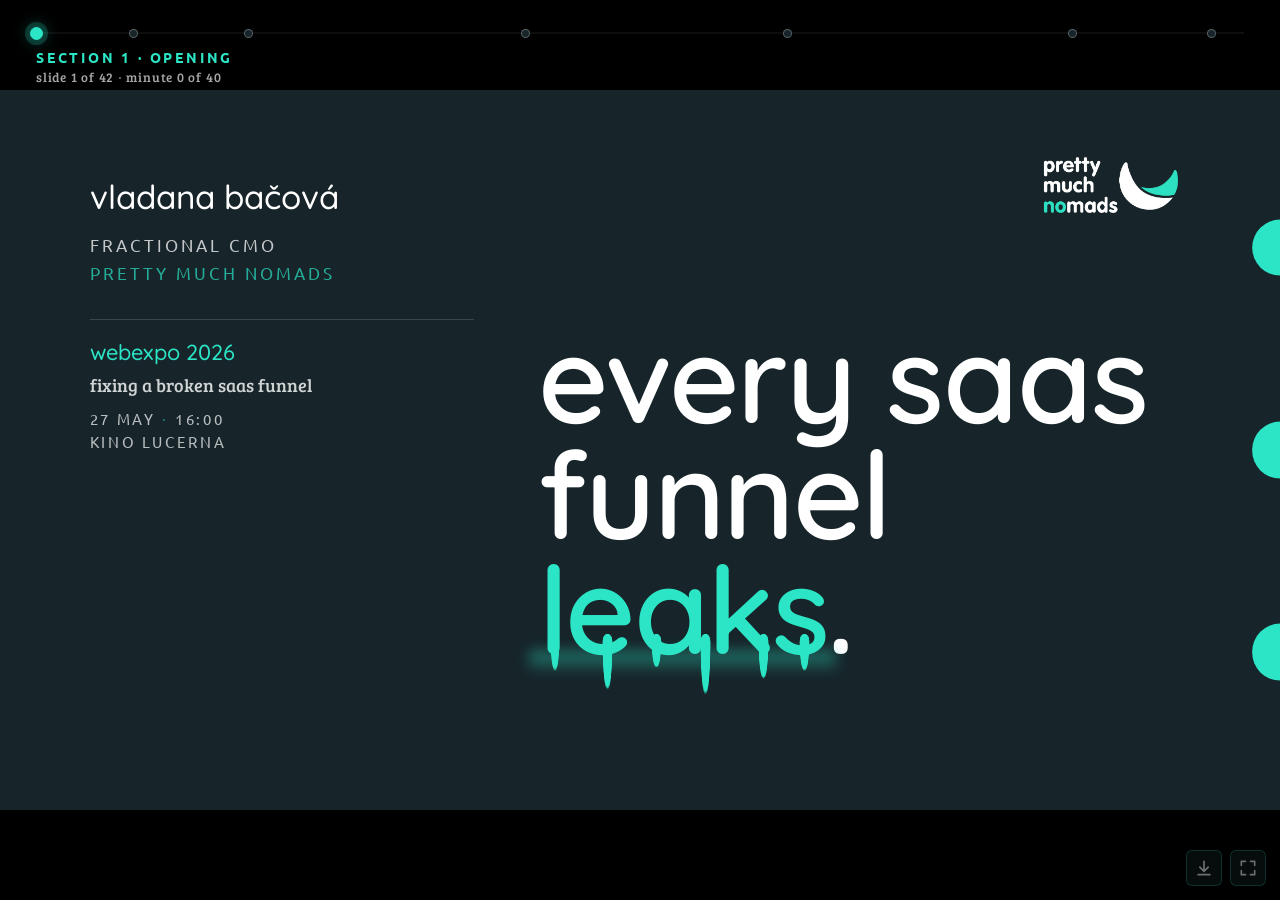
==== commit 8f39e8f9: "Realign section-3 and section-6 progress dots to first-slide minute Sections 3 and 6 each gained an " ====
--- a/index.html
+++ b/index.html
@@ -37,10 +37,10 @@
       <div class="progress__sections">
         <button class="section" style="--at: 0%"     data-jump="1"  data-section="1" data-section-name="opening"            aria-label="Section 1 — opening"><span class="section__dot"></span></button>
         <button class="section" style="--at: 8.1%"   data-jump="5"  data-section="2" data-section-name="framework"          aria-label="Section 2 — framework"><span class="section__dot"></span></button>
-        <button class="section" style="--at: 18.9%"  data-jump="10" data-section="3" data-section-name="case 1 · acquisition" aria-label="Section 3 — case 1"><span class="section__dot"></span></button>
+        <button class="section" style="--at: 17.6%"  data-jump="10" data-section="3" data-section-name="case 1 · acquisition" aria-label="Section 3 — case 1"><span class="section__dot"></span></button>
         <button class="section" style="--at: 40.5%"  data-jump="18" data-section="4" data-section-name="case 2 · conversion"  aria-label="Section 4 — case 2"><span class="section__dot"></span></button>
         <button class="section" style="--at: 62.2%"  data-jump="25" data-section="5" data-section-name="case 3 · retention"   aria-label="Section 5 — case 3"><span class="section__dot"></span></button>
-        <button class="section" style="--at: 86.5%"  data-jump="33" data-section="6" data-section-name="takeaway"            aria-label="Section 6 — takeaway"><span class="section__dot"></span></button>
+        <button class="section" style="--at: 85.8%"  data-jump="33" data-section="6" data-section-name="takeaway"            aria-label="Section 6 — takeaway"><span class="section__dot"></span></button>
         <button class="section" style="--at: 97.3%"  data-jump="41" data-section="7" data-section-name="cta"                 aria-label="Section 7 — cta"><span class="section__dot"></span></button>
       </div>
     </div>
--- a/styles.css
+++ b/styles.css
@@ -38,7 +38,7 @@
 
 .fs-toggle {
   position: fixed;
-  top: 14px;
+  bottom: 14px;
   right: 14px;
   width: 36px;
   height: 36px;
